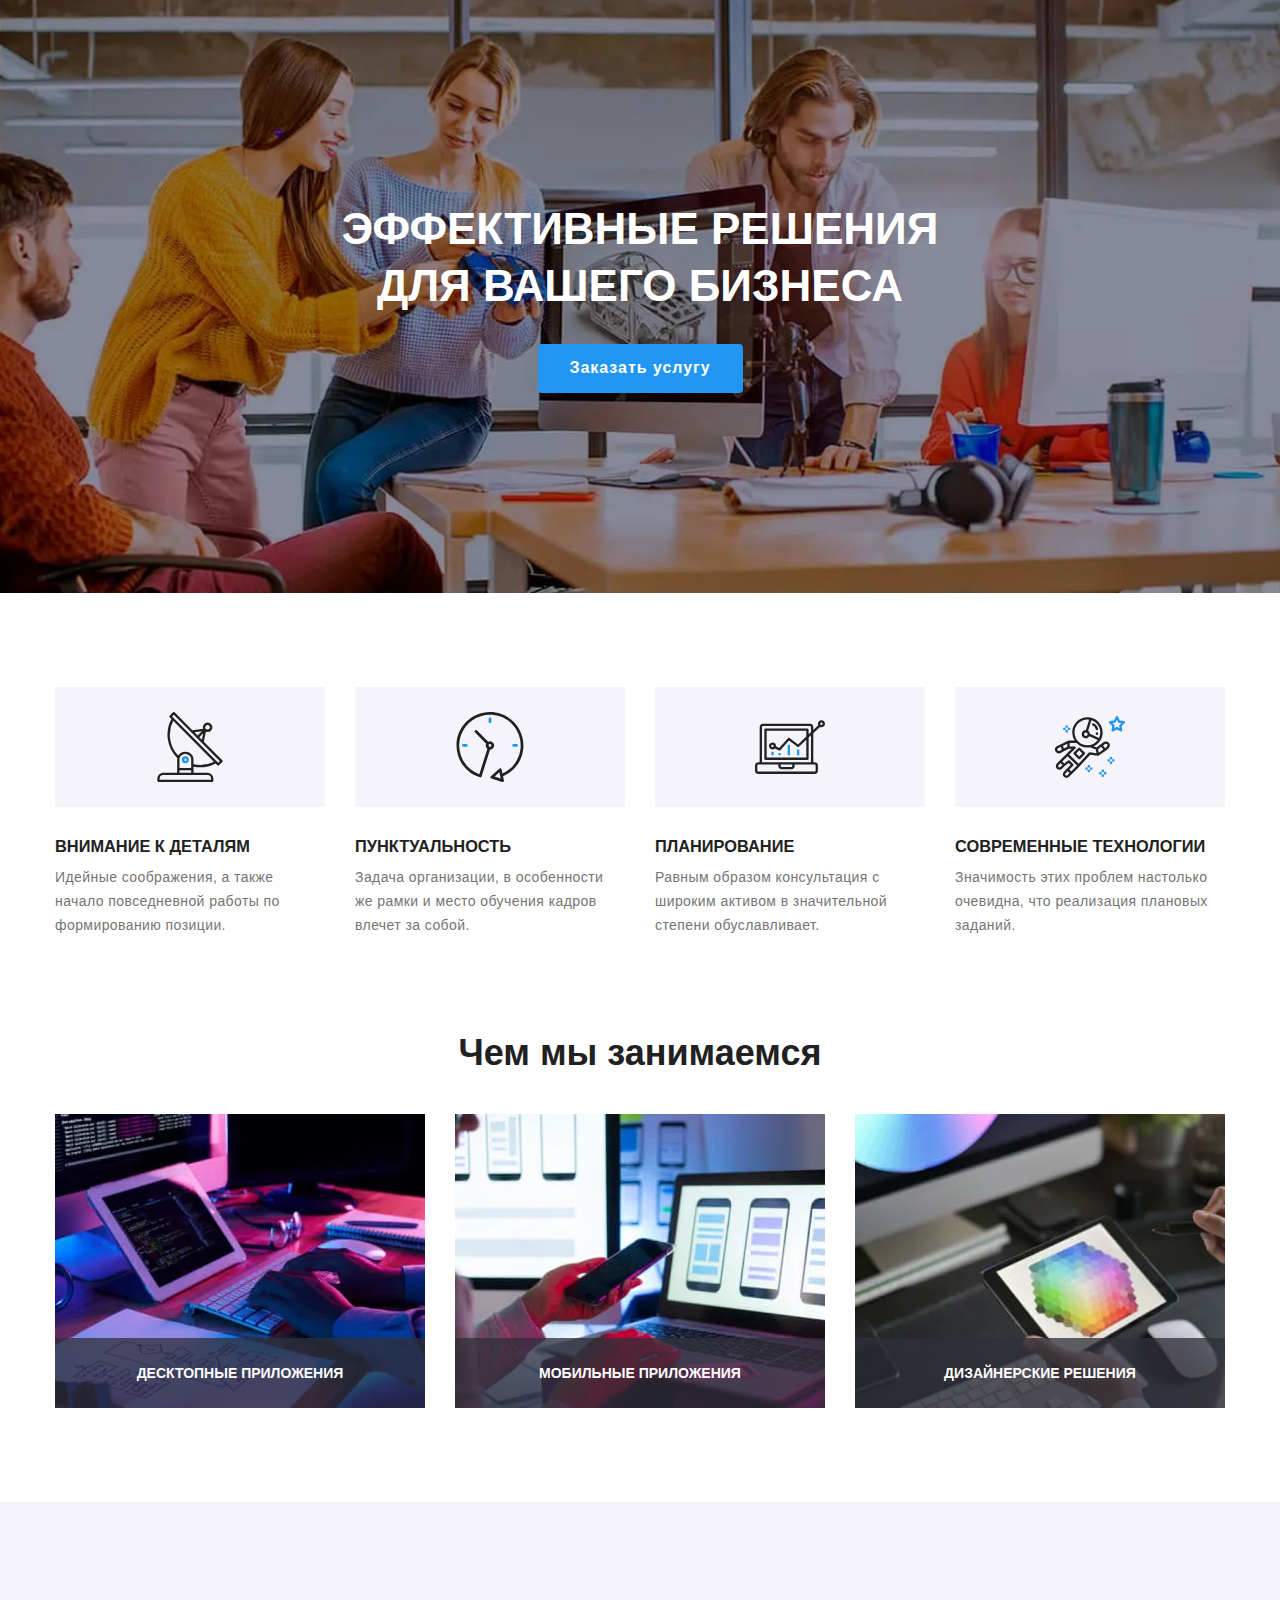
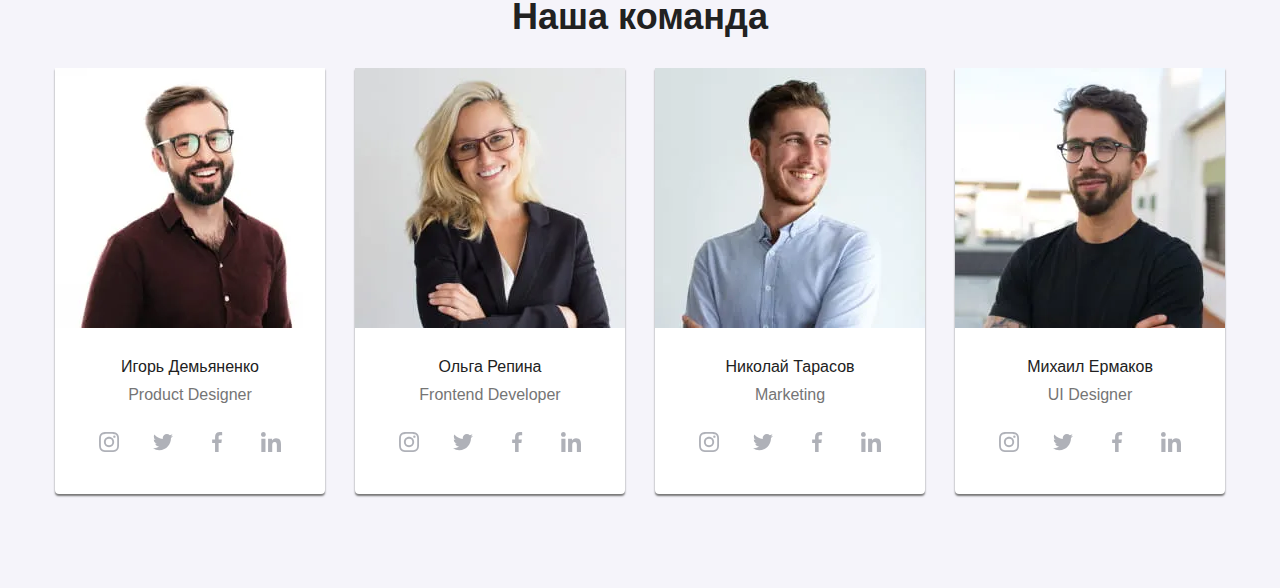
==== index.html @ 68bdafee "team-adaptive" ====
<!DOCTYPE html>
<html lang="ru">
<head>
    <meta charset="UTF-8">
    <meta http-equiv="X-UA-Compatible" content="IE=edge">
    <meta name="viewport" content="width=device-width, initial-scale=1.0">
    <title>WebStudio</title>
    <link rel="stylesheet" href="./css/main.min.css">
    <link rel="preconnect" href="https://fonts.googleapis.com"> 
    <link rel="preconnect" href="https://fonts.gstatic.com" crossorigin> 
    <link href="https://fonts.googleapis.com/css2?family=Raleway:wght@700&family=Roboto:wght@400;500;700;900&display=swap" rel="stylesheet">
</head>
<body data-body>
    <!-- Header -->
    <!-- <header class="header width-website">
        <div class="container">
            <div class="header__inner">
                <a class="logo" href="./index.html" lang="en"><span class="logo__part">Web</span>Studio</a>
                <nav class="nav">
                    <ul class="nav__list list">
                        <li class="nav__item">
                            <a class="nav__link link-style current-link" href="./index.html">Студия</a>
                        </li>
                        <li class="nav__item">
                            <a class="nav__link link-style" href="./pages/portfolio.html">Портфолио</a>
                        </li>
                        <li class="nav__item">
                            <a class="nav__link link-style" href="#">Контакты</a>
                        </li>
                    </ul>                                                          
                </nav>              
                <ul class="contacts header__address list">
                    <li class="contacts__item contacts__item--right">
                        <a class="contacts__link link-style contacts__link--header" href="mailto:info@devstudio.com">
                            <svg class="contacts__icone" width="16" height="12">
                                <use href="./images/icons.svg#icon-email"></use>
                            </svg>
                            info@devstudio.com
                        </a>
                    </li>
                    <li class="contacts__item">
                        <a class="contacts__link link-style contacts__link--header" href="tel:+380961111111">
                            <svg class="contacts__icone" width="10" height="16">
                                <use href="./images/icons.svg#icon-phone"></use>
                            </svg>
                            +38 096 111 11 11
                        </a>
                    </li>
                </ul>
            </div>
        </div>
    </header> -->

    <!-- Main -->
    <main class="main-contant">
        <!-- Intro -->
        <section class="intro width-website">
            <div class="container">
                <div class="intro__inner">
                    <div class="intro__title-box">
                        <h1 class="intro__title">
                            Эффективные решения для вашего бизнеса
                        </h1>
                    </div>
                    <button class="intro__btn btn" type="button" data-modal-open>
                        Заказать услугу
                    </button>
                </div>
            </div>
            
            <!-- Modal window -->
            <div class="backdrop is-hidden" data-modal>
                <div class="modal">
                    <button class="modal__btn-close" type="button" data-modal-close>
                        <svg class="modal__icon-close" width="18" height="18">
                            <use href="./images/icons.svg#icon-close-black"></use>
                        </svg>
                    </button>
                    <form class="feedback" name="form-contact-modal">
                        <strong class="feedback__title">Оставьте свои данные, мы вам перезвоним</strong>
                        <label class="feedback__group">
                            <span class="feedback__label">Имя</span>
                            <input class="feedback__field" type="text" name="name">
                            <svg class="feedback__icon-field" width="18" height="18">
                                <use href="./images/icons.svg#icon-person-modal"></use>
                            </svg>
                        </label>
                        <label class="feedback__group">
                            <span class="feedback__label">Телефон</span>
                            <input class="feedback__field" type="tel" name="number-phone">
                            <svg class="feedback__icon-field" width="18" height="18">
                                <use href="./images/icons.svg#icon-phone-modal"></use>
                            </svg>
                        </label>
                        <label class="feedback__group">
                            <span class="feedback__label">Почта</span>
                            <input class="feedback__field" type="email" name="email">
                            <svg class="feedback__icon-field" width="18" height="18">
                                <use href="./images/icons.svg#icon-email-modal"></use>
                            </svg>
                        </label>
                        <label class="feedback__group">
                            <span class="feedback__label">Комментарий</span>
                            <textarea class="feedback__textarea" name="user-message" placeholder="Введите текст"></textarea>
                        </label>
                        <label class="feedback__group">
                            <input class="feedback__checkbox visually-hidden" type="checkbox" name="agree">
                            <span class="feedback__checkbox-custom">
                                <svg class="feedback__checkbox-icon" width="16" height="15">
                                    <use href="./images/icons.svg#icon-v-modal"></use>
                                </svg>
                            </span>                              
                            <span class="feedback__label-checkbox">
                                Соглашаюсь с рассылкой и принимаю <a class="agree-link" href="#">Условия договора</a>
                            </span>
                        </label>
                        <button class="feedback__btn btn">Отправить</button>
                    </form>                 
                </div>
            </div>
        </section>

        <!-- Esplly -->
        <section class="esplly width-website">
            <div class="container">
                <h2 hidden>Особенности</h2>
                <div class="esplly__inner">
                    <ul class="esplly__list list">
                        <li class="esplly__item">
                            <div class="esplly__icon-box">
                                <svg class="esplly__icon" width="70" height="70">
                                    <use href="./images/icons.svg#icon-antenna"></use>
                                </svg>
                            </div>
                            <h3 class="esplly__title">
                                Внимание к деталям
                            </h3>
                            <p class="esplly__text">
                                Идейные соображения, а также начало повседневной работы по формированию позиции.
                            </p>
                        </li>
                        <li class="esplly__item">
                            <div class="esplly__icon-box">
                                <svg class="esplly__icon" width="70" height="70">
                                    <use href="./images/icons.svg#icon-clock"></use>
                                </svg>
                            </div>
                            <h3 class="esplly__title">
                                Пунктуальность
                            </h3>
                            <p class="esplly__text">
                                Задача организации, в особенности же рамки и место обучения кадров влечет за собой.
                            </p>
                        </li>
                        <li class="esplly__item">
                            <div class="esplly__icon-box">
                                <svg class="esplly__icon" width="70" height="70">
                                    <use href="./images/icons.svg#icon-diagram"></use>
                                </svg>
                            </div>
                            <h3 class="esplly__title">
                                Планирование
                            </h3>
                            <p class="esplly__text">
                                Равным образом консультация с широким активом в значительной степени обуславливает.
                            </p>
                        </li>
                        <li class="esplly__item">
                            <div class="esplly__icon-box">
                                <svg class="esplly__icon" width="70" height="70">
                                    <use href="./images/icons.svg#icon-astronaut"></use>
                                </svg>
                            </div>
                            <h3 class="esplly__title">
                                Современные технологии
                            </h3>
                            <p class="esplly__text">
                                Значимость этих проблем настолько очевидна, что реализация плановых заданий.
                            </p>
                        </li>
                    </ul>
                </div>
            </div>
        </section>

        <!-- About -->
        <section class="about width-website">
            <div class="container">
                <div class="about__inner">
                    <h2 class="about__title section-title">
                        Чем мы занимаемся
                    </h2>
                    <ul class="about__list list">
                        <li class="about__item">
                            <picture>
								
								<source
									srcset="./images/about/about-1_desk.webp 1x, ./images/about/about-1_desk@2x.webp 2x"
									type="image/webp"
								/>
								<source
									srcset="./images/about/about-1_desk.jpg 1x, ./images/about/about-1_desk@2x.jpg 2x"
									type="image/jpg"
								/>
								<img class="about__img" src="./images/about/about-1_desk.jpg" alt="Десктопные приложения" width="370" height="294"/>
							</picture>
                            <div class="about__text-box">
                                <p class="about__text">Десктопные приложения</p>
                            </div>
                        </li>
                        <li class="about__item">
                            <picture>
								
								<source
									srcset="./images/about/about-2_desk.webp 1x, ./images/about/about-2_desk@2x.webp 2x"
									type="image/webp"
								/>
								<source
									srcset="./images/about/about-2_desk.jpg 1x, ./images/about/about-2_desk@2x.jpg 2x"
									type="image/jpg"
								/>
								<img class="about__img" src="./images/about/about-2_desk.jpg" alt="Мобильные приложения" width="370" height="294"/>
							</picture>
                            <div class="about__text-box">
                                <p class="about__text">Мобильные приложения</p>
                            </div>
                        </li>
                        <li class="about__item">
                            <picture>
								
								<source
									srcset="./images/about/about-3_desk.webp 1x, ./images/about/about-3_desk@2x.webp 2x"
									type="image/webp"
								/>
								<source
									srcset="./images/about/about-3_desk.jpg 1x, ./images/about/about-3_desk@2x.jpg 2x"
									type="image/jpg"
								/>
								<img class="about__img" src="./images/about/about-3_desk.jpg" alt="Дизайнерские решения" width="370" height="294"/>
							</picture>
                            <div class="about__text-box">
                                <p class="about__text">Дизайнерские решения</p>
                            </div>
                        </li>
                    </ul>
                </div>
            </div>
        </section>

        <!-- Team -->
        <section class="team width-website">
            <div class="container">
                <div class="team__inner">
                    <h2 class="team__title section-title">
                        Наша команда 
                    </h2>
                    <ul class="team__list list">
                        <li class="team__item">                          
							<picture>
								
								<source
									media="(min-width: 1200px)"
									srcset="./images/team/team-1_desk.webp 1x, ./images/team/team-1_desk@2x.webp 2x"
									type="image/webp"
								/>
								<source
									media="(min-width: 1200px)"
									srcset="./images/team/team-1_desk.jpg 1x, ./images/team/team-1_desk@2x.jpg 2x"
									type="image/jpg"
								/>

								
								<source
									media="(min-width: 768px)"
									srcset="./images/team/team-1_tab.webp 1x, ./images/team/team-1_tab@2x.webp 2x"
									type="image/webp"
								/>
								<source
									media="(min-width: 768px)"
									srcset="./images/team/team-1_tab.jpg 1x, ./images/team/team-1_tab@2x.jpg 2x"
									type="image/jpg"
								/>

								
								<source
									media="(max-width: 767px)"
									srcset="./images/team/team-1_mob.webp 1x, ./images/team/team-1_mob@2x.webp 2x"
									type="image/webp"
								/>
								<source
									media="(max-width: 767px)"
									srcset="./images/team/team-1_mob.jpg 1x, ./images/team/team-1_mob@2x.jpg 2x"
									type="image/jpg"
								/>
								<img class="team__img" src="./images/team/team-1_mob.jpg" alt="Игорь Демьяненко" width="270" height="260"/>
							</picture>                           
                            <div class="team__info-box">
                                <h3 class="team__name">Игорь Демьяненко</h3>
                                <p class="team__profes" lang="en">Product Designer</p>
                                <ul class="social list">
                                    <li class="social__item">
                                        <a href="https://www.instagram.com" class="social__link" target="_blank">
                                            <svg class="social__icon social__icon--grey" width="20" height="20">
                                                <use href="./images/icons.svg#icon-instagram"></use>
                                            </svg>
                                        </a>
                                    </li>
                                    <li class="social__item">
                                        <a href="https://twitter.com/?lang=ru" class="social__link" target="_blank">
                                            <svg class="social__icon social__icon--grey" width="20" height="20">
                                                <use href="./images/icons.svg#icon-twitter"></use>
                                            </svg>
                                        </a>
                                    </li>
                                    <li class="social__item">
                                        <a href="https://www.facebook.com" class="social__link" target="_blank">
                                            <svg class="social__icon social__icon--grey" width="20" height="20">
                                                <use href="./images/icons.svg#icon-facebook"></use>
                                            </svg>
                                        </a>
                                    </li>
                                    <li class="social__item">
                                        <a href="https://ua.linkedin.com" class="social__link" target="_blank">
                                            <svg class="social__icon social__icon--grey" width="20" height="20">
                                                <use href="./images/icons.svg#icon-linkedin"></use>
                                            </svg>
                                        </a>
                                    </li>
                                </ul>
                            </div>
                        </li>
                        <li class="team__item">
                            <picture>
								
								<source
									media="(min-width: 1200px)"
									srcset="./images/team/team-2_desk.webp 1x, ./images/team/team-2_desk@2x.webp 2x"
									type="image/webp"
								/>
								<source
									media="(min-width: 1200px)"
									srcset="./images/team/team-2_desk.jpg 1x, ./images/team/team-2_desk@2x.jpg 2x"
									type="image/jpg"
								/>

								
								<source
									media="(min-width: 768px)"
									srcset="./images/team/team-2_tab.webp 1x, ./images/team/team-2_tab@2x.webp 2x"
									type="image/webp"
								/>
								<source
									media="(min-width: 768px)"
									srcset="./images/team/team-2_tab.jpg 1x, ./images/team/team-2_tab@2x.jpg 2x"
									type="image/jpg"
								/>
								
								<source
									media="(max-width: 767px)"
									srcset="./images/team/team-2_mob.webp 1x, ./images/team/team-2_mob@2x.webp 2x"
									type="image/webp"
								/>
								<source
									media="(max-width: 767px)"
									srcset="./images/team/team-2_mob.jpg 1x, ./images/team/team-2_mob@2x.jpg 2x"
									type="image/jpg"
								/>
								<img class="team__img" src="./images/team/team-2_mob.jpg" alt="Ольга Репина" width="270" height="260"/>
							</picture>
                            <div class="team__info-box">
                                <h3 class="team__name">Ольга Репина</h3>
                                <p class="team__profes" lang="en">Frontend Developer</p>
                                <ul class="social list">
                                    <li class="social__item">
                                        <a href="https://www.instagram.com" class="social__link" target="_blank">
                                            <svg class="social__icon social__icon--grey" width="20" height="20">
                                                <use href="./images/icons.svg#icon-instagram"></use>
                                            </svg>
                                        </a>
                                    </li>
                                    <li class="social__item">
                                        <a href="https://twitter.com/?lang=ru" class="social__link" target="_blank">
                                            <svg class="social__icon social__icon--grey" width="20" height="20">
                                                <use href="./images/icons.svg#icon-twitter"></use>
                                            </svg>
                                        </a>
                                    </li>
                                    <li class="social__item">
                                        <a href="https://www.facebook.com" class="social__link" target="_blank">
                                            <svg class="social__icon social__icon--grey" width="20" height="20">
                                                <use href="./images/icons.svg#icon-facebook"></use>
                                            </svg>
                                        </a>
                                    </li>
                                    <li class="social__item">
                                        <a href="https://ua.linkedin.com" class="social__link" target="_blank">
                                            <svg class="social__icon social__icon--grey" width="20" height="20">
                                                <use href="./images/icons.svg#icon-linkedin"></use>
                                            </svg>
                                        </a>
                                    </li>
                                </ul>
                            </div>
                        </li>
                        <li class="team__item">
                            <picture>
								
								<source
									media="(min-width: 1200px)"
									srcset="./images/team/team-3_desk.webp 1x, ./images/team/team-3_desk@2x.webp 2x"
									type="image/webp"
								/>
								<source
									media="(min-width: 1200px)"
									srcset="./images/team/team-3_desk.jpg 1x, ./images/team/team-3_desk@2x.jpg 2x"
									type="image/jpg"
								/>

								
								<source
									media="(min-width: 768px)"
									srcset="./images/team/team-3_tab.webp 1x, ./images/team/team-3_tab@2x.webp 2x"
									type="image/webp"
								/>
								<source
									media="(min-width: 768px)"
									srcset="./images/team/team-3_tab.jpg 1x, ./images/team/team-3_tab@2x.jpg 2x"
									type="image/jpg"
								/>
							
								<source
									media="(max-width: 767px)"
									srcset="./images/team/team-3_mob.webp 1x, ./images/team/team-3_mob@2x.webp 2x"
									type="image/webp"
								/>
								<source
									media="(max-width: 767px)"
									srcset="./images/team/team-3_mob.jpg 1x, ./images/team/team-3_mob@2x.jpg 2x"
									type="image/jpg"
								/>
								<img class="team__img" src="./images/team/team-3_mob.jpg" alt="Николай Тарасов" width="270" height="260"/>
							</picture>                           
                            <div class="team__info-box">
                                <h3 class="team__name">Николай Тарасов</h3>
                                <p class="team__profes" lang="en">Marketing</p>
                                <ul class="social list">
                                    <li class="social__item">
                                        <a href="https://www.instagram.com" class="social__link" target="_blank">
                                            <svg class="social__icon social__icon--grey" width="20" height="20">
                                                <use href="./images/icons.svg#icon-instagram"></use>
                                            </svg>
                                        </a>
                                    </li>
                                    <li class="social__item">
                                        <a href="https://twitter.com/?lang=ru" class="social__link" target="_blank">
                                            <svg class="social__icon social__icon--grey" width="20" height="20">
                                                <use href="./images/icons.svg#icon-twitter"></use>
                                            </svg>
                                        </a>
                                    </li>
                                    <li class="social__item">
                                        <a href="https://www.facebook.com" class="social__link" target="_blank">
                                            <svg class="social__icon social__icon--grey" width="20" height="20">
                                                <use href="./images/icons.svg#icon-facebook"></use>
                                            </svg>
                                        </a>
                                    </li>
                                    <li class="social__item">
                                        <a href="https://ua.linkedin.com" class="social__link" target="_blank">
                                            <svg class="social__icon social__icon--grey" width="20" height="20">
                                                <use href="./images/icons.svg#icon-linkedin"></use>
                                            </svg>
                                        </a>
                                    </li>
                                </ul>
                            </div>
                        </li>
                        <li class="team__item">
                            <picture>
								
								<source
									media="(min-width: 1200px)"
									srcset="./images/team/team-4_desk.webp 1x, ./images/team/team-4_desk@2x.webp 2x"
									type="image/webp"
								/>
								<source
									media="(min-width: 1200px)"
									srcset="./images/team/team-4_desk.jpg 1x, ./images/team/team-4_desk@2x.jpg 2x"
									type="image/jpg"
								/>

								
								<source
									media="(min-width: 768px)"
									srcset="./images/team/team-4_tab.webp 1x, ./images/team/team-4_tab@2x.webp 2x"
									type="image/webp"
								/>
								<source
									media="(min-width: 768px)"
									srcset="./images/team/team-4_tab.jpg 1x, ./images/team/team-4_tab@2x.jpg 2x"
									type="image/jpg"
								/>

								
								<source
									media="(max-width: 767px)"
									srcset="./images/team/team-4_mob.webp 1x, ./images/team/team-4_mob@2x.webp 2x"
									type="image/webp"
								/>
								<source
									media="(max-width: 767px)"
									srcset="./images/team/team-4_mob.jpg 1x, ./images/team/team-4_mob@2x.jpg 2x"
									type="image/jpg"
								/>
								<img class="team__img" src="./images/team/team-4_mob.jpg" alt="Михаил Ермаков" width="270" height="260"/>
							</picture>                          
                            <div class="team__info-box">
                                <h3 class="team__name">Михаил Ермаков</h3>
                                <p class="team__profes" lang="en">UI Designer</p>
                                <ul class="social list">
                                    <li class="social__item">
                                        <a href="https://www.instagram.com" class="social__link" target="_blank">
                                            <svg class="social__icon social__icon--grey" width="20" height="20">
                                                <use href="./images/icons.svg#icon-instagram"></use>
                                            </svg>
                                        </a>
                                    </li>
                                    <li class="social__item">
                                        <a href="https://twitter.com/?lang=ru" class="social__link" target="_blank">
                                            <svg class="social__icon social__icon--grey" width="20" height="20">
                                                <use href="./images/icons.svg#icon-twitter"></use>
                                            </svg>
                                        </a>
                                    </li>
                                    <li class="social__item">
                                        <a href="https://www.facebook.com" class="social__link" target="_blank">
                                            <svg class="social__icon social__icon--grey" width="20" height="20">
                                                <use href="./images/icons.svg#icon-facebook"></use>
                                            </svg>
                                        </a>
                                    </li>
                                    <li class="social__item">
                                        <a href="https://ua.linkedin.com" class="social__link" target="_blank">
                                            <svg class="social__icon social__icon--grey" width="20" height="20">
                                                <use href="./images/icons.svg#icon-linkedin"></use>
                                            </svg>
                                        </a>
                                    </li>
                                </ul>
                            </div>
                        </li>
                    </ul>
                </div>
            </div>
        </section>

        <!-- Clients -->

        <!-- <section class="clients width-website">
            <div class="container">
                <div class="clients__inner">
                    <h2 class="clients__title section-title">
                        Постоянные клиенты
                    </h2>
                    <ul class="clients__list list">
                        <li class="clients__item">
                            <a href="#" class="clients__link" target="_blank">
                                <svg class="clients__icon" width="106" height="60">
                                    <use href="./images/icons.svg#icon-ya-co"></use>
                                </svg>
                            </a>
                        </li>
                        <li class="clients__item">
                            <a href="#" class="clients__link" target="_blank">
                                <svg class="clients__icon" width="106" height="60">
                                    <use href="./images/icons.svg#icon-tagline"></use>
                                </svg>
                            </a>
                        </li>
                        <li class="clients__item">
                            <a href="#" class="clients__link" target="_blank">
                                <svg class="clients__icon" width="106" height="60">
                                    <use href="./images/icons.svg#icon-company"></use>
                                </svg>
                            </a>
                        </li>
                        <li class="clients__item">
                            <a href="#" class="clients__link" target="_blank">
                                <svg class="clients__icon" width="106" height="60">
                                    <use href="./images/icons.svg#icon-foster"></use>
                                </svg>
                            </a>
                        </li>
                        <li class="clients__item">
                            <a href="#" class="clients__link" target="_blank">
                                <svg class="clients__icon" width="106" height="60">
                                    <use href="./images/icons.svg#icon-brand"></use>
                                </svg>
                            </a>
                        </li>
                        <li class="clients__item">
                            <a href="#" class="clients__link" target="_blank">
                                <svg class="clients__icon" width="106" height="60">
                                    <use href="./images/icons.svg#icon-comp-box"></use>
                                </svg>
                            </a>
                        </li>
                    </ul>
                </div>
            </div>
        </section>
    </main> -->

    <!-- Footer -->
    <!-- <footer class="footer width-website">
        <div class="container">
            <div class="footer__inner">
                <ul class="footer__list list">
                    <li class="footer__item">                  
                        <a class="logo logo--white" href="#" lang="en"><span class="logo__part">Web</span>Studio</a>                      
                        <address class="contacts contacts--top">
                            <ul class="footer__address list">
                                <li class="contacts__item contacts__item--bottom">
                                    <p class="contacts__address">
                                        г. Киев, пр-т Леси Украинки, 26
                                    </p>
                                </li>
                                <li class="contacts__item contacts__item--bottom">
                                    <a class="contacts__link link-style contacts__link--footer" href="mailto:info@devstudio.com">info@devstudio.com</a>
                                </li>
                                <li class="contacts__item">
                                    <a class="contacts__link link-style contacts__link--footer" href="tel:+380961111111">+38 096 111 11 11</a>
                                </li>
                            </ul>
                        </address>
                    </li>
                    <li class="footer__item">
                        <h3 class="footer__title-social">присоединяйтесь</h3>
                        <ul class="social list">
                            <li class="social__item">
                                <a href="https://www.instagram.com" class="social__link social__link--grey" target="_blank">
                                    <svg class="social__icon social__icon--white" width="20" height="20">
                                        <use href="./images/icons.svg#icon-instagram"></use>
                                    </svg>
                                </a>
                            </li>
                            <li class="social__item">
                                <a href="https://twitter.com/?lang=ru" class="social__link social__link--grey" target="_blank">
                                    <svg class="social__icon social__icon--white" width="20" height="20">
                                        <use href="./images/icons.svg#icon-twitter"></use>
                                    </svg>
                                </a>
                            </li>
                            <li class="social__item">
                                <a href="https://www.facebook.com" class="social__link social__link--grey" target="_blank">
                                    <svg class="social__icon social__icon--white" width="20" height="20">
                                        <use href="./images/icons.svg#icon-facebook"></use>
                                    </svg>
                                </a>
                            </li>
                            <li class="social__item">
                                <a href="https://ua.linkedin.com" class="social__link social__link--grey" target="_blank">
                                    <svg class="social__icon social__icon--white" width="20" height="20">
                                        <use href="./images/icons.svg#icon-linkedin"></use>
                                    </svg>
                                </a>
                            </li>
                        </ul>
                    </li>
                    <li class="footer__item">
                        <form class="subscribe" name="subscribe-form">
                            <label class="subscribe__group">
                                <span class="subscribe__label">Подпишитесь на рассылку</span>
                                <input class="subscribe__field" type="email" name="email" placeholder="E-mail">
                            </label>
                            <button class="subscribe__btn btn" type="submit">
                                <span class="subscribe__btn-text">Подписаться</span>
                                <svg class="subscribe__btn-icon" width="24" height="24">
                                    <use href="./images/icons.svg#icon-send-footer"></use>
                                </svg>
                            </button>
                        </form>
                    </li>
                </ul>                      
            </div>
        </div>
    </footer> -->
    <script src="./js/modal.js"></script>
</body>
</html>
---- css/main.min.css ----
@font-face{font-family:"Roboto";font-style:normal;font-weight:400;src:url("../fonts/roboto-v30-latin-regular.eot");src:local(""),url("../fonts/roboto-v30-latin-regular.eot?#iefix") format("embedded-opentype"),url("../fonts/roboto-v30-latin-regular.woff2") format("woff2"),url("../fonts/roboto-v30-latin-regular.woff") format("woff"),url("../fonts/roboto-v30-latin-regular.ttf") format("truetype"),url("../fonts/roboto-v30-latin-regular.svg#Roboto") format("svg")}@font-face{font-family:"Roboto";font-style:normal;font-weight:500;src:url("../fonts/roboto-v30-latin-500.eot");src:local(""),url("../fonts/roboto-v30-latin-500.eot?#iefix") format("embedded-opentype"),url("../fonts/roboto-v30-latin-500.woff2") format("woff2"),url("../fonts/roboto-v30-latin-500.woff") format("woff"),url("../fonts/roboto-v30-latin-500.ttf") format("truetype"),url("../fonts/roboto-v30-latin-500.svg#Roboto") format("svg")}@font-face{font-family:"Roboto";font-style:normal;font-weight:700;src:url("../fonts/roboto-v30-latin-700.eot");src:local(""),url("../fonts/roboto-v30-latin-700.eot?#iefix") format("embedded-opentype"),url("../fonts/roboto-v30-latin-700.woff2") format("woff2"),url("../fonts/roboto-v30-latin-700.woff") format("woff"),url("../fonts/roboto-v30-latin-700.ttf") format("truetype"),url("../fonts/roboto-v30-latin-700.svg#Roboto") format("svg")}@font-face{font-family:"Roboto";font-style:normal;font-weight:900;src:url("../fonts/roboto-v30-latin-900.eot");src:local(""),url("../fonts/roboto-v30-latin-900.eot?#iefix") format("embedded-opentype"),url("../fonts/roboto-v30-latin-900.woff2") format("woff2"),url("../fonts/roboto-v30-latin-900.woff") format("woff"),url("../fonts/roboto-v30-latin-900.ttf") format("truetype"),url("../fonts/roboto-v30-latin-900.svg#Roboto") format("svg")}@font-face{font-family:"Raleway";font-style:normal;font-weight:400;src:url("../fonts/raleway-v28-latin-regular.eot");src:local(""),url("../fonts/raleway-v28-latin-regular.eot?#iefix") format("embedded-opentype"),url("../fonts/raleway-v28-latin-regular.woff2") format("woff2"),url("../fonts/raleway-v28-latin-regular.woff") format("woff"),url("../fonts/raleway-v28-latin-regular.ttf") format("truetype"),url("../fonts/raleway-v28-latin-regular.svg#Raleway") format("svg")}@font-face{font-family:"Raleway";font-style:normal;font-weight:700;src:url("../fonts/raleway-v28-latin-700.eot");src:local(""),url("../fonts/raleway-v28-latin-700.eot?#iefix") format("embedded-opentype"),url("../fonts/raleway-v28-latin-700.woff2") format("woff2"),url("../fonts/raleway-v28-latin-700.woff") format("woff"),url("../fonts/raleway-v28-latin-700.ttf") format("truetype"),url("../fonts/raleway-v28-latin-700.svg#Raleway") format("svg")}:root{--color-main-text: #212121;--color-secondary-text: #757575;--color-theme: #2196F3;--color-btn-hover: #188CE8;--anim-link: 250ms cubic-bezier(0.4, 0, 0.2, 1);--font-general: "Roboto", sans-serif;--font-add: "Raleway", sans-serif}.visually-hidden{position:absolute;white-space:nowrap;width:1px;height:1px;overflow:hidden;border:0;padding:0;clip:rect(0 0 0 0);-webkit-clip-path:inset(50%);clip-path:inset(50%);margin:-1px}*,*:before,*:after{-webkit-box-sizing:border-box;box-sizing:border-box}h1,h2,h3,h4,h5,h6{margin:0;padding:0}p,li,ul,ol{margin:0;padding:0}input{border:none}img{display:block;width:100%;height:auto}body{font-family:"Roboto",sans-serif;font-size:14px;color:var(--color-main-text);margin:0}body.no-scroll{overflow:hidden}.list{list-style:none}.link-style{line-height:1.7;text-decoration:none;-webkit-transition:color var(--anim-link);transition:color var(--anim-link)}.link-style:hover{color:var(--color-theme)}.logo{font-size:26px;font-weight:bold;color:#000;text-decoration:none;font-family:"Raleway",sans-serif}.logo__part{color:var(--color-theme)}.btn{font-size:16px;border:none;border-radius:4px;line-height:1.8;letter-spacing:.06em;cursor:pointer;font-family:inherit}.container{margin:0 auto;padding:0 15px;max-width:480px}@media screen and (min-width: 768px){.container{max-width:768px}}@media screen and (min-width: 1200px){.container{max-width:1200px}}.width-website{max-width:1600px;margin:0 auto}.backdrop{visibility:visible;pointer-events:initial;opacity:1;z-index:1000;position:fixed;width:100%;height:100%;top:0;left:0;background-color:rgba(0,0,0,.25)}.backdrop.is-hidden{visibility:hidden;pointer-events:none;opacity:0}.modal{position:absolute;left:50%;top:50%;-webkit-transform:translate(-50%, -50%);transform:translate(-50%, -50%);height:auto;width:528px;background-color:#fff;border-radius:4px;-webkit-box-shadow:0 3px 3px rgba(117,117,117,.5450980392);box-shadow:0 3px 3px rgba(117,117,117,.5450980392)}.modal__btn-close{position:absolute;top:8px;right:8px;background:none;border:1px solid rgba(0,0,0,.1);border-radius:50%;width:30px;height:30px;cursor:pointer;display:-webkit-box;display:-ms-flexbox;display:flex;-webkit-box-pack:center;-ms-flex-pack:center;justify-content:center;-webkit-box-align:center;-ms-flex-align:center;align-items:center;-webkit-transition:fill var(--anim-link);transition:fill var(--anim-link)}.modal__btn-close:hover .modal__icon-close{fill:var(--color-theme)}.overlay{position:absolute;left:0;top:0;height:100%;width:100%;display:-webkit-box;display:-ms-flexbox;display:flex;-webkit-box-align:center;-ms-flex-align:center;align-items:center;-webkit-box-pack:center;-ms-flex-pack:center;justify-content:center;padding:24px;background-color:rgba(33,149,243,.9098039216);-webkit-transform:translateY(100%);transform:translateY(100%);-webkit-transition:-webkit-transform var(--anim-link);transition:-webkit-transform var(--anim-link);transition:transform var(--anim-link);transition:transform var(--anim-link), -webkit-transform var(--anim-link)}.overlay__text{font-size:18px;line-height:1.5;color:#fff}.section-title{font-size:36px;font-weight:bold;text-align:center}.social{display:-webkit-box;display:-ms-flexbox;display:flex;-ms-flex-wrap:wrap;flex-wrap:wrap;gap:10px;width:206px}.social__item{width:44px}.social__link{display:-webkit-box;display:-ms-flexbox;display:flex;-webkit-box-align:center;-ms-flex-align:center;align-items:center;-webkit-box-pack:center;-ms-flex-pack:center;justify-content:center;width:44px;height:44px;border-radius:50%;-webkit-transition:background-color var(--anim-link);transition:background-color var(--anim-link)}.social__link:hover{background-color:var(--color-theme)}.contacts__icone{fill:currentColor;margin-right:10px}.contacts__item:last-child{margin:0}.contacts__address{line-height:1.7;font-style:normal;color:#fff}.feedback{padding:40px;display:-webkit-box;display:-ms-flexbox;display:flex;-webkit-box-orient:vertical;-webkit-box-direction:normal;-ms-flex-direction:column;flex-direction:column;-webkit-box-align:center;-ms-flex-align:center;align-items:center}.feedback__title{font-weight:700;font-size:20px;line-height:23px;text-align:center;letter-spacing:.03em;color:#212121;width:100%}.feedback__group{display:-webkit-inline-box;display:-ms-inline-flexbox;display:inline-flex;-webkit-box-orient:vertical;-webkit-box-direction:normal;-ms-flex-direction:column;flex-direction:column;width:100%;margin-bottom:10px;margin-top:18px;position:relative}.feedback__group:first-of-type{margin-top:30px}.feedback__group:last-of-type{margin-bottom:30px;margin-top:0}.feedback__label{font-weight:400;font-size:12px;line-height:14px;letter-spacing:.01em;color:var(--color-secondary-text);margin-bottom:4px;position:absolute;top:-18px;left:0}.feedback__field{height:40px;padding-left:40px;padding-right:12px;border:1px solid rgba(0,0,0,.2);border-radius:4px;outline:rgba(0,0,0,0);-webkit-transition:border-color var(--anim-link);transition:border-color var(--anim-link)}.feedback__field:focus{border-color:var(--color-theme)}.feedback__field:focus+.feedback__icon-field{fill:var(--color-theme)}.feedback__icon-field{fill:var(--color-main-text);position:absolute;top:50%;left:12px;-webkit-transform:translateY(-50%);transform:translateY(-50%);-webkit-transition:fill var(--anim-link);transition:fill var(--anim-link)}.feedback__textarea{height:120px;width:100%;border:1px solid rgba(0,0,0,.2);border-radius:4px;resize:none;padding:12px 16px;outline:rgba(0,0,0,0);-webkit-transition:border-color var(--anim-link);transition:border-color var(--anim-link)}.feedback__textarea:focus{border-color:var(--color-theme)}.feedback__textarea::-webkit-input-placeholder{font-family:"Roboto",sans-serif;font-size:14px;color:rgba(117,117,117,.5019607843)}.feedback__textarea::-moz-placeholder{font-family:"Roboto",sans-serif;font-size:14px;color:rgba(117,117,117,.5019607843)}.feedback__textarea:-ms-input-placeholder{font-family:"Roboto",sans-serif;font-size:14px;color:rgba(117,117,117,.5019607843)}.feedback__textarea::-ms-input-placeholder{font-family:"Roboto",sans-serif;font-size:14px;color:rgba(117,117,117,.5019607843)}.feedback__textarea::placeholder{font-family:"Roboto",sans-serif;font-size:14px;color:rgba(117,117,117,.5019607843)}.feedback__checkbox-custom{display:-webkit-inline-box;display:-ms-inline-flexbox;display:inline-flex;-webkit-box-pack:center;-ms-flex-pack:center;justify-content:center;-webkit-box-align:center;-ms-flex-align:center;align-items:center;width:16px;height:15px;outline:2px solid var(--color-main-text);outline-offset:-2px;border-radius:3px;position:absolute;top:50%;-webkit-transform:translateY(-50%);transform:translateY(-50%);left:15px;cursor:pointer}.feedback__checkbox-icon{fill:#fff}.feedback__checkbox:focus+.feedback__checkbox-custom{outline-color:var(--color-theme)}.feedback__checkbox:checked+.feedback__checkbox-custom{background-color:var(--color-theme);outline-color:var(--color-theme)}.feedback__label-checkbox{padding-left:23px;text-align:center;font-weight:400;line-height:24px;letter-spacing:.03em;color:var(--color-secondary-text);cursor:pointer}.feedback__btn{width:200px;height:50px;display:-webkit-inline-box;display:-ms-inline-flexbox;display:inline-flex;-webkit-box-pack:center;-ms-flex-pack:center;justify-content:center;-webkit-box-align:center;-ms-flex-align:center;align-items:center;background-color:var(--color-theme);color:#fff;font-weight:700}.agree-link{color:var(--color-theme);-webkit-transition:color var(--anim-link);transition:color var(--anim-link)}.agree-link:hover{color:var(--color-btn-hover)}.header{border-bottom:1px solid #ececec}.header__inner{display:-webkit-box;display:-ms-flexbox;display:flex;-webkit-box-align:center;-ms-flex-align:center;align-items:center}.nav{margin-left:93px}.nav__list{display:-webkit-box;display:-ms-flexbox;display:flex;-ms-flex-wrap:wrap;flex-wrap:wrap}.nav__item{margin-right:50px}.nav__item:last-child{margin:0}.nav__link{color:var(--color-main-text);padding:33px 0;position:relative}.nav__link.current-link{color:var(--color-theme)}.nav__link.current-link::after{content:"";position:absolute;bottom:-5px;left:0;width:100%;height:4px;border-radius:2px;background-color:var(--color-theme)}.header__address{margin-left:auto;display:-webkit-box;display:-ms-flexbox;display:flex;-webkit-box-align:center;-ms-flex-align:center;align-items:center}.contacts__item--right{margin-right:50px}.contacts__link--header{color:var(--color-secondary-text);padding:32px 0;display:-webkit-box;display:-ms-flexbox;display:flex;-webkit-box-align:center;-ms-flex-align:center;align-items:center;font-weight:500}.intro{background-color:#2f303a;padding:118px 0;background-repeat:no-repeat;background-position:center;background-size:cover;background-image:url(../images/intro/intro_mob.jpg)}@media(min-device-pixel-ratio: 2),(-webkit-min-device-pixel-ratio: 2),(min-resolution: 192dpi),(min-resolution: 2dppx){.intro{background-image:url(../images/intro/intro_mob@2x.jpg)}}@media screen and (min-width: 768px){.intro{background-image:url(../images/intro/intro_tab.jpg)}}@media screen and (min-width: 768px)and (min-device-pixel-ratio: 2),screen and (min-width: 768px)and (-webkit-min-device-pixel-ratio: 2),screen and (min-width: 768px)and (min-resolution: 192dpi),screen and (min-width: 768px)and (min-resolution: 2dppx){.intro{background-image:url(../images/intro/intro_tab@2x.jpg)}}@media screen and (min-width: 1200px){.intro{background-image:url(../images/intro/intro_desk.jpg);padding:200px 0}}@media screen and (min-width: 1200px)and (min-device-pixel-ratio: 2),screen and (min-width: 1200px)and (-webkit-min-device-pixel-ratio: 2),screen and (min-width: 1200px)and (min-resolution: 192dpi),screen and (min-width: 1200px)and (min-resolution: 2dppx){.intro{background-image:url(../images/intro/intro_desk@2x.jpg)}}.intro__inner{text-align:center}.intro__title-box{width:100%;display:-webkit-box;display:-ms-flexbox;display:flex;-webkit-box-pack:center;-ms-flex-pack:center;justify-content:center;margin-bottom:30px}.intro__title{font-size:26px;line-height:1.3;font-weight:700;text-transform:uppercase;width:650px;text-align:center;color:#fff}@media screen and (min-width: 768px){.intro__title{font-size:28px}}@media screen and (min-width: 1200px){.intro__title{font-size:44px}}.intro__btn{color:#fff;font-weight:bold;background-color:var(--color-theme);padding:10px 32px;-webkit-transition:background-color var(--anim-link);transition:background-color var(--anim-link)}.intro__btn:hover{background-color:var(--color-btn-hover)}.esplly{padding:60px 0}@media screen and (min-width: 1200px){.esplly{padding:94px 0}}@media screen and (min-width: 768px){.esplly__list{display:-webkit-box;display:-ms-flexbox;display:flex;-ms-flex-wrap:wrap;flex-wrap:wrap;margin:-15px}}@media screen and (min-width: 768px){.esplly__item{width:calc((100% - 60px)/2);margin:15px}}@media screen and (min-width: 1200px){.esplly__item{width:calc((100% - 120px)/4)}}@media screen and (max-width: 767px){.esplly__item:not(:last-child){margin-bottom:30px}}.esplly__icon-box{width:100%;height:120px;background-color:#f5f4fa;text-align:center;margin-bottom:30px;display:-webkit-box;display:-ms-flexbox;display:flex;-webkit-box-pack:center;-ms-flex-pack:center;justify-content:center;-webkit-box-align:center;-ms-flex-align:center;align-items:center}.esplly__title{font-weight:bold;text-transform:uppercase;margin-bottom:10px}@media screen and (max-width: 767px){.esplly__title{text-align:center}}.esplly__text{line-height:1.7;letter-spacing:.03em;color:var(--color-secondary-text)}.about{padding-bottom:94px}@media screen and (max-width: 1199px){.about{display:none}}.about__list{display:-webkit-box;display:-ms-flexbox;display:flex;-ms-flex-wrap:wrap;flex-wrap:wrap}.about__item{width:calc((100% - 60px)/3);margin-right:30px;position:relative}.about__item:nth-child(3n){margin-right:0}.about__title{margin-bottom:40px}.about__img{display:block}.about__text-box{position:absolute;bottom:0;left:0;width:100%;height:70px;background-color:rgba(47,48,58,.7568627451);display:-webkit-box;display:-ms-flexbox;display:flex;-webkit-box-pack:center;-ms-flex-pack:center;justify-content:center;-webkit-box-align:center;-ms-flex-align:center;align-items:center}.about__text{font-weight:bold;text-transform:uppercase;color:#fff}.team{background-color:#f5f4fa;padding:60px 0}@media screen and (min-width: 1200px){.team{padding:94px 0}}.team__title{margin-bottom:30px;font-size:28px}@media screen and (min-width: 1200px){.team__title{font-size:36px}}.team__list{margin:0 auto}@media screen and (min-width: 768px){.team__list{display:-webkit-box;display:-ms-flexbox;display:flex;-ms-flex-wrap:wrap;flex-wrap:wrap;margin:-15px}}.team__item{background-color:#fff;text-align:center;border-radius:0 0 4px 4px;-webkit-box-shadow:0 2px 2px #757575;box-shadow:0 2px 2px #757575;margin-bottom:10px}@media screen and (min-width: 768px){.team__item{width:calc((100% - 60px)/2);margin:15px}}@media screen and (min-width: 1200px){.team__item{width:calc((100% - 120px)/4);margin:15px}}@media screen and (max-width: 767px){.team__item:not(:last-child){margin-bottom:30px}}.team__info-box{padding:30px;display:-webkit-box;display:-ms-flexbox;display:flex;-ms-flex-wrap:wrap;flex-wrap:wrap;-webkit-box-pack:center;-ms-flex-pack:center;justify-content:center}.team__name{font-size:16px;font-weight:500;color:var(--color-main-text);margin-bottom:10px;width:100%}.team__profes{font-size:16px;color:var(--color-secondary-text);margin-bottom:16px;width:100%}.social__icon--grey{fill:#afb1b8;-webkit-transition:fill var(--anim-link);transition:fill var(--anim-link)}.social__link:hover .social__icon--grey{fill:#fff}.clients{padding:94px 0}.clients__title{margin-bottom:50px}.clients__list{display:-webkit-box;display:-ms-flexbox;display:flex;-ms-flex-wrap:wrap;flex-wrap:wrap}.clients__item{margin-right:30px;width:calc((100% - 150px)/6)}.clients__item:nth-child(6n){margin-right:0}.clients__link{display:-webkit-box;display:-ms-flexbox;display:flex;-webkit-box-pack:center;-ms-flex-pack:center;justify-content:center;-webkit-box-align:center;-ms-flex-align:center;align-items:center;width:170px;height:92px;border:1px solid #afb1b8;border-radius:4px;-webkit-transition:border-color var(--anim-link);transition:border-color var(--anim-link)}.clients__icon{fill:#afb1b8;-webkit-transition:fill var(--anim-link);transition:fill var(--anim-link)}.clients__link:hover{border-color:var(--color-theme)}.clients__link:hover .clients__icon{fill:var(--color-theme)}.portfolio{padding:94px 0 64px 0}.portfolio__btn-list{display:-webkit-box;display:-ms-flexbox;display:flex;-webkit-box-pack:center;-ms-flex-pack:center;justify-content:center}.portfolio__btn-item{margin:0 4px}.portfolio__item{margin-bottom:34px}.portfolio__btn{line-height:1.6;color:var(--color-main-text);background-color:#f5f4fa;padding:6px 22px;cursor:pointer;font-family:inherit;font-weight:500;-webkit-transition-property:background-color,color,-webkit-box-shadow;transition-property:background-color,color,-webkit-box-shadow;transition-property:background-color,color,box-shadow;transition-property:background-color,color,box-shadow,-webkit-box-shadow;-webkit-transition-duration:250ms;transition-duration:250ms;-webkit-transition-timing-function:var(--anim-link);transition-timing-function:var(--anim-link)}.portfolio__btn:hover{background-color:var(--color-theme);color:#fff;-webkit-box-shadow:0 3px 3px rgba(117,117,117,.5450980392);box-shadow:0 3px 3px rgba(117,117,117,.5450980392)}.portfolio__btn.current-btn{background-color:var(--color-theme);color:#fff;-webkit-box-shadow:0 3px 3px rgba(117,117,117,.5450980392);box-shadow:0 3px 3px rgba(117,117,117,.5450980392)}.portfolio__card-list{display:-webkit-box;display:-ms-flexbox;display:flex;-ms-flex-wrap:wrap;flex-wrap:wrap}.portfolio__card-item{width:calc((100% - 60px)/3);margin-right:30px;margin-bottom:30px;-webkit-transition:-webkit-box-shadow var(--anim-link);transition:-webkit-box-shadow var(--anim-link);transition:box-shadow var(--anim-link);transition:box-shadow var(--anim-link), -webkit-box-shadow var(--anim-link)}.portfolio__card-item:nth-child(3n){margin-right:0}.portfolio__card-item:hover{-webkit-box-shadow:1px 2px 4px 1px #afb1b8;box-shadow:1px 2px 4px 1px #afb1b8;cursor:pointer}.portfolio__img-box{width:100%;position:relative;overflow:hidden}.portfolio__img{width:100%;height:auto;display:block}.portfolio__card-item:hover .overlay{-webkit-transform:translateY(0);transform:translateY(0)}.portfolio__contant{border-bottom:1px solid #eee;border-left:1px solid #eee;border-right:1px solid #eee;padding:20px 24px}.portfolio__titel{font-size:18px;line-height:2;font-weight:bold;margin-bottom:4px}.portfolio__text{font-size:16px;line-height:1.8;color:var(--color-secondary-text)}.footer{background-color:#2f303a;padding:60px 0}.footer__list{display:-webkit-box;display:-ms-flexbox;display:flex;-ms-flex-wrap:wrap;flex-wrap:wrap}.footer__item:first-child{width:231px;margin-right:70px}.footer__item:nth-child(2){width:207px}.footer__item:nth-child(3){width:570px;margin-left:auto}.logo--white{color:#fff;padding:0}.contacts--top{margin-top:20px}.contacts__item--bottom{margin-bottom:9px}.contacts__link--footer{font-style:normal;color:rgba(255,255,255,.6)}.footer__title-social{text-transform:uppercase;color:#fff;font-weight:bold;margin-bottom:20px}.social__icon--white{fill:#fff}.social__link--grey{background-color:rgba(255,255,255,.1)}.social__link--grey:hover{background-color:var(--color-theme)}.subscribe{width:100%;display:-webkit-box;display:-ms-flexbox;display:flex;-webkit-box-align:end;-ms-flex-align:end;align-items:flex-end}.subscribe__group{display:-webkit-inline-box;display:-ms-inline-flexbox;display:inline-flex;-webkit-box-orient:vertical;-webkit-box-direction:normal;-ms-flex-direction:column;flex-direction:column;width:358px;margin-right:12px}.subscribe__label{font-weight:bold;color:#fff;letter-spacing:.03em;text-transform:uppercase;line-height:1.15;margin-bottom:20px}.subscribe__field{background-color:rgba(0,0,0,0);border:1px solid rgba(255,255,255,.3);border-radius:4px;height:50px;width:100%;padding:0 16px;outline:rgba(0,0,0,0);color:#fff;-webkit-transition:border-color var(--anim-link);transition:border-color var(--anim-link)}.subscribe__field:focus{border-color:var(--color-theme)}.subscribe__field::-webkit-input-placeholder{font-size:16px;line-height:1.25;color:rgba(255,255,255,.6)}.subscribe__field::-moz-placeholder{font-size:16px;line-height:1.25;color:rgba(255,255,255,.6)}.subscribe__field:-ms-input-placeholder{font-size:16px;line-height:1.25;color:rgba(255,255,255,.6)}.subscribe__field::-ms-input-placeholder{font-size:16px;line-height:1.25;color:rgba(255,255,255,.6)}.subscribe__field::placeholder{font-size:16px;line-height:1.25;color:rgba(255,255,255,.6)}.subscribe__btn{background-color:var(--color-theme);display:-webkit-inline-box;display:-ms-inline-flexbox;display:inline-flex;-webkit-box-pack:center;-ms-flex-pack:center;justify-content:center;-webkit-box-align:center;-ms-flex-align:center;align-items:center;height:50px;width:200px;-webkit-transition:background-color var(--anim-link);transition:background-color var(--anim-link)}.subscribe__btn:hover{background-color:var(--color-btn-hover)}.subscribe__btn-text{color:#fff;font-weight:700;margin-right:10px}.subscribe__btn-icon{fill:#fff}/*# sourceMappingURL=main.min.css.map */
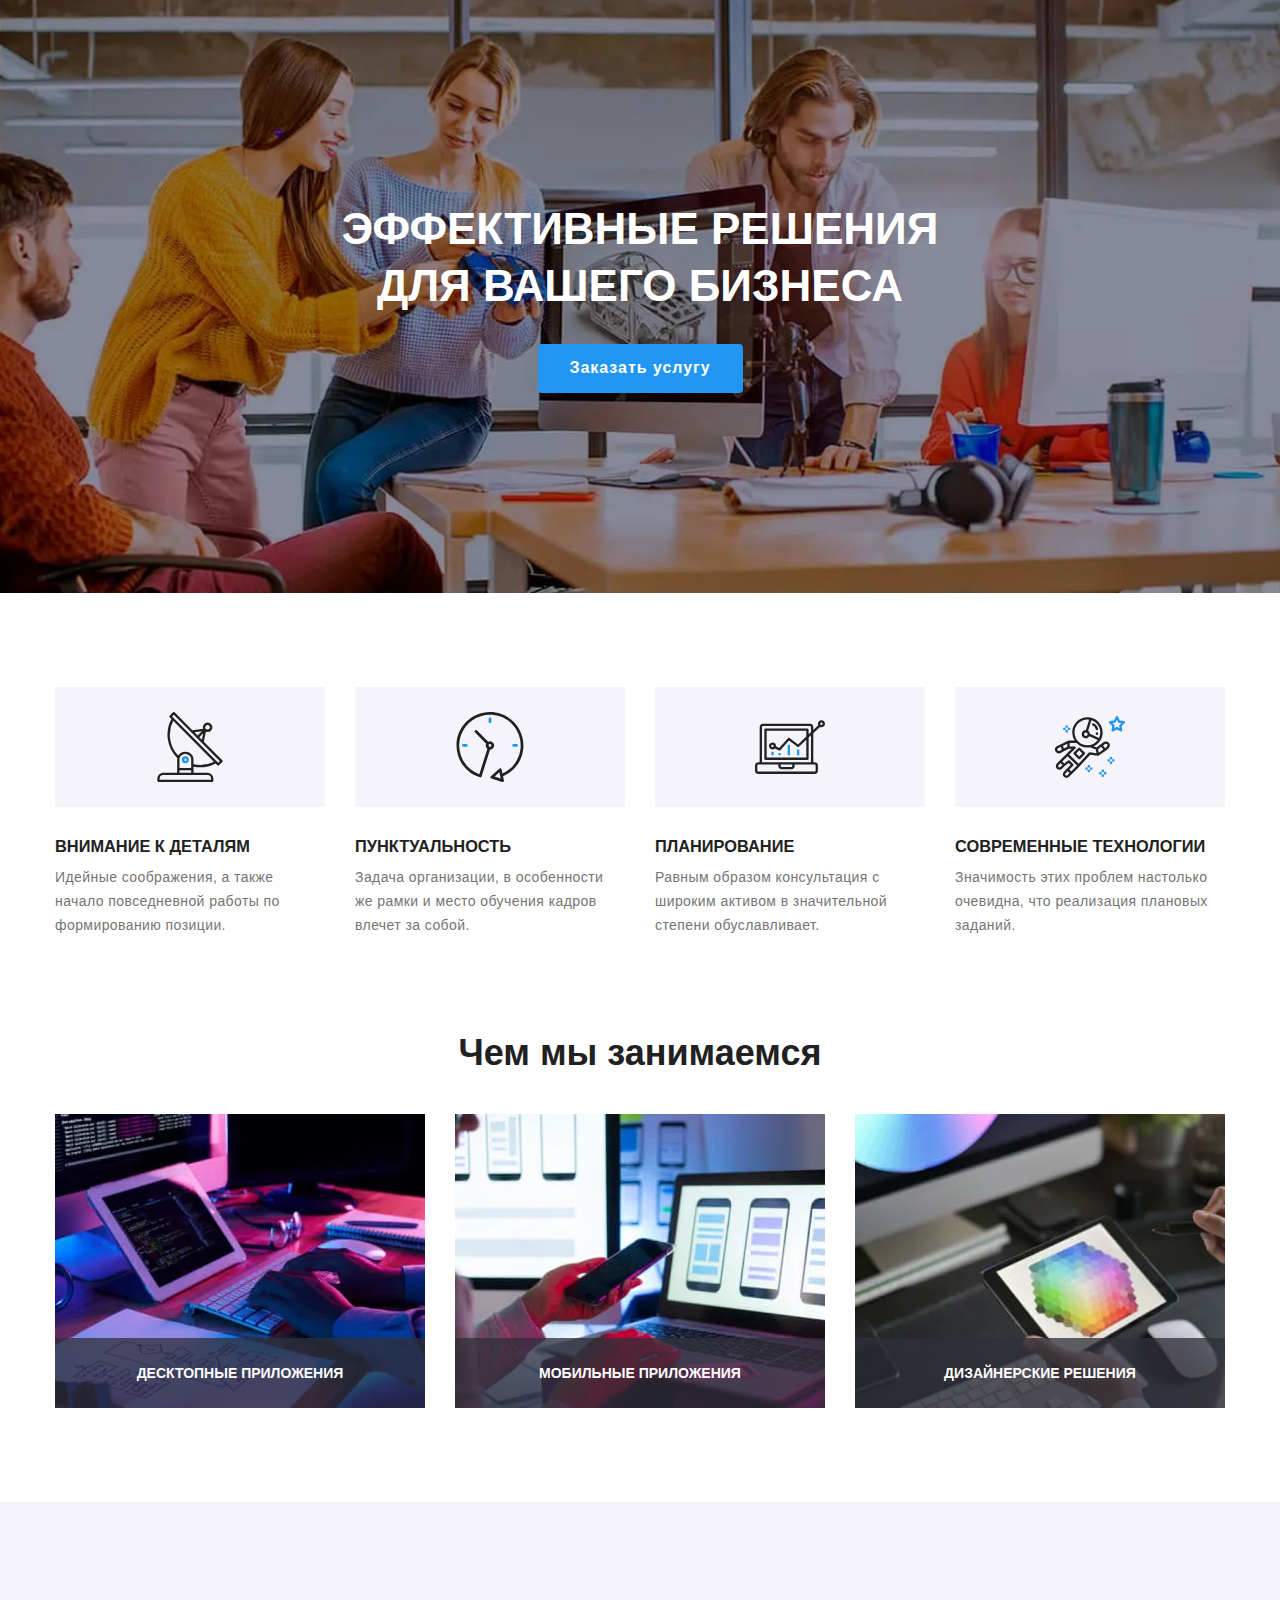
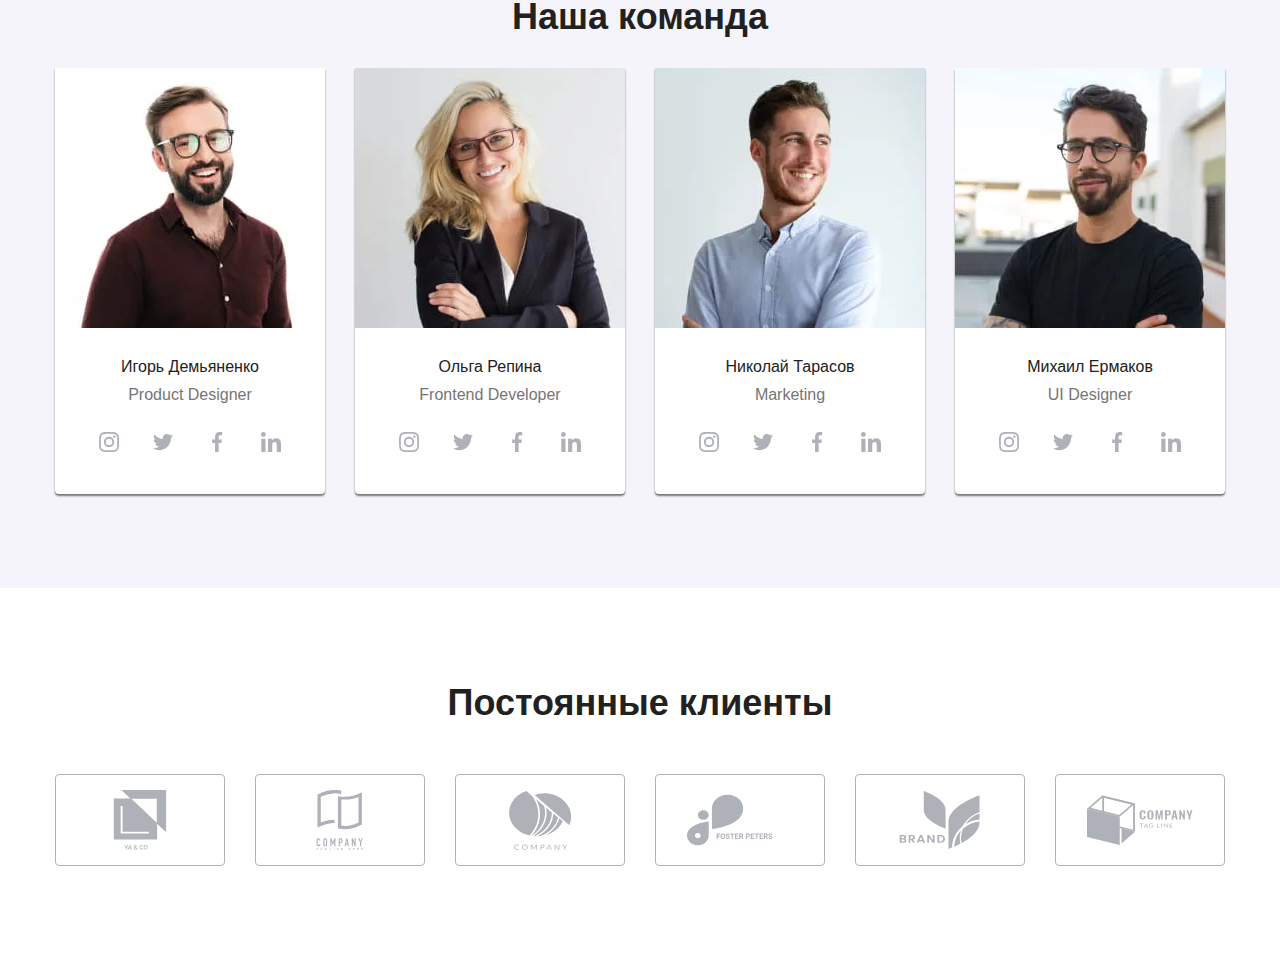
==== commit cef317f0: "clients-adaptive" ====
--- a/index.html
+++ b/index.html
@@ -556,7 +556,7 @@
 
         <!-- Clients -->
 
-        <!-- <section class="clients width-website">
+        <section class="clients width-website">
             <div class="container">
                 <div class="clients__inner">
                     <h2 class="clients__title section-title">
@@ -609,7 +609,7 @@
                 </div>
             </div>
         </section>
-    </main> -->
+    </main>
 
     <!-- Footer -->
     <!-- <footer class="footer width-website">
--- a/css/main.min.css
+++ b/css/main.min.css
@@ -1 +1 @@
-@font-face{font-family:"Roboto";font-style:normal;font-weight:400;src:url("../fonts/roboto-v30-latin-regular.eot");src:local(""),url("../fonts/roboto-v30-latin-regular.eot?#iefix") format("embedded-opentype"),url("../fonts/roboto-v30-latin-regular.woff2") format("woff2"),url("../fonts/roboto-v30-latin-regular.woff") format("woff"),url("../fonts/roboto-v30-latin-regular.ttf") format("truetype"),url("../fonts/roboto-v30-latin-regular.svg#Roboto") format("svg")}@font-face{font-family:"Roboto";font-style:normal;font-weight:500;src:url("../fonts/roboto-v30-latin-500.eot");src:local(""),url("../fonts/roboto-v30-latin-500.eot?#iefix") format("embedded-opentype"),url("../fonts/roboto-v30-latin-500.woff2") format("woff2"),url("../fonts/roboto-v30-latin-500.woff") format("woff"),url("../fonts/roboto-v30-latin-500.ttf") format("truetype"),url("../fonts/roboto-v30-latin-500.svg#Roboto") format("svg")}@font-face{font-family:"Roboto";font-style:normal;font-weight:700;src:url("../fonts/roboto-v30-latin-700.eot");src:local(""),url("../fonts/roboto-v30-latin-700.eot?#iefix") format("embedded-opentype"),url("../fonts/roboto-v30-latin-700.woff2") format("woff2"),url("../fonts/roboto-v30-latin-700.woff") format("woff"),url("../fonts/roboto-v30-latin-700.ttf") format("truetype"),url("../fonts/roboto-v30-latin-700.svg#Roboto") format("svg")}@font-face{font-family:"Roboto";font-style:normal;font-weight:900;src:url("../fonts/roboto-v30-latin-900.eot");src:local(""),url("../fonts/roboto-v30-latin-900.eot?#iefix") format("embedded-opentype"),url("../fonts/roboto-v30-latin-900.woff2") format("woff2"),url("../fonts/roboto-v30-latin-900.woff") format("woff"),url("../fonts/roboto-v30-latin-900.ttf") format("truetype"),url("../fonts/roboto-v30-latin-900.svg#Roboto") format("svg")}@font-face{font-family:"Raleway";font-style:normal;font-weight:400;src:url("../fonts/raleway-v28-latin-regular.eot");src:local(""),url("../fonts/raleway-v28-latin-regular.eot?#iefix") format("embedded-opentype"),url("../fonts/raleway-v28-latin-regular.woff2") format("woff2"),url("../fonts/raleway-v28-latin-regular.woff") format("woff"),url("../fonts/raleway-v28-latin-regular.ttf") format("truetype"),url("../fonts/raleway-v28-latin-regular.svg#Raleway") format("svg")}@font-face{font-family:"Raleway";font-style:normal;font-weight:700;src:url("../fonts/raleway-v28-latin-700.eot");src:local(""),url("../fonts/raleway-v28-latin-700.eot?#iefix") format("embedded-opentype"),url("../fonts/raleway-v28-latin-700.woff2") format("woff2"),url("../fonts/raleway-v28-latin-700.woff") format("woff"),url("../fonts/raleway-v28-latin-700.ttf") format("truetype"),url("../fonts/raleway-v28-latin-700.svg#Raleway") format("svg")}:root{--color-main-text: #212121;--color-secondary-text: #757575;--color-theme: #2196F3;--color-btn-hover: #188CE8;--anim-link: 250ms cubic-bezier(0.4, 0, 0.2, 1);--font-general: "Roboto", sans-serif;--font-add: "Raleway", sans-serif}.visually-hidden{position:absolute;white-space:nowrap;width:1px;height:1px;overflow:hidden;border:0;padding:0;clip:rect(0 0 0 0);-webkit-clip-path:inset(50%);clip-path:inset(50%);margin:-1px}*,*:before,*:after{-webkit-box-sizing:border-box;box-sizing:border-box}h1,h2,h3,h4,h5,h6{margin:0;padding:0}p,li,ul,ol{margin:0;padding:0}input{border:none}img{display:block;width:100%;height:auto}body{font-family:"Roboto",sans-serif;font-size:14px;color:var(--color-main-text);margin:0}body.no-scroll{overflow:hidden}.list{list-style:none}.link-style{line-height:1.7;text-decoration:none;-webkit-transition:color var(--anim-link);transition:color var(--anim-link)}.link-style:hover{color:var(--color-theme)}.logo{font-size:26px;font-weight:bold;color:#000;text-decoration:none;font-family:"Raleway",sans-serif}.logo__part{color:var(--color-theme)}.btn{font-size:16px;border:none;border-radius:4px;line-height:1.8;letter-spacing:.06em;cursor:pointer;font-family:inherit}.container{margin:0 auto;padding:0 15px;max-width:480px}@media screen and (min-width: 768px){.container{max-width:768px}}@media screen and (min-width: 1200px){.container{max-width:1200px}}.width-website{max-width:1600px;margin:0 auto}.backdrop{visibility:visible;pointer-events:initial;opacity:1;z-index:1000;position:fixed;width:100%;height:100%;top:0;left:0;background-color:rgba(0,0,0,.25)}.backdrop.is-hidden{visibility:hidden;pointer-events:none;opacity:0}.modal{position:absolute;left:50%;top:50%;-webkit-transform:translate(-50%, -50%);transform:translate(-50%, -50%);height:auto;width:528px;background-color:#fff;border-radius:4px;-webkit-box-shadow:0 3px 3px rgba(117,117,117,.5450980392);box-shadow:0 3px 3px rgba(117,117,117,.5450980392)}.modal__btn-close{position:absolute;top:8px;right:8px;background:none;border:1px solid rgba(0,0,0,.1);border-radius:50%;width:30px;height:30px;cursor:pointer;display:-webkit-box;display:-ms-flexbox;display:flex;-webkit-box-pack:center;-ms-flex-pack:center;justify-content:center;-webkit-box-align:center;-ms-flex-align:center;align-items:center;-webkit-transition:fill var(--anim-link);transition:fill var(--anim-link)}.modal__btn-close:hover .modal__icon-close{fill:var(--color-theme)}.overlay{position:absolute;left:0;top:0;height:100%;width:100%;display:-webkit-box;display:-ms-flexbox;display:flex;-webkit-box-align:center;-ms-flex-align:center;align-items:center;-webkit-box-pack:center;-ms-flex-pack:center;justify-content:center;padding:24px;background-color:rgba(33,149,243,.9098039216);-webkit-transform:translateY(100%);transform:translateY(100%);-webkit-transition:-webkit-transform var(--anim-link);transition:-webkit-transform var(--anim-link);transition:transform var(--anim-link);transition:transform var(--anim-link), -webkit-transform var(--anim-link)}.overlay__text{font-size:18px;line-height:1.5;color:#fff}.section-title{font-size:36px;font-weight:bold;text-align:center}.social{display:-webkit-box;display:-ms-flexbox;display:flex;-ms-flex-wrap:wrap;flex-wrap:wrap;gap:10px;width:206px}.social__item{width:44px}.social__link{display:-webkit-box;display:-ms-flexbox;display:flex;-webkit-box-align:center;-ms-flex-align:center;align-items:center;-webkit-box-pack:center;-ms-flex-pack:center;justify-content:center;width:44px;height:44px;border-radius:50%;-webkit-transition:background-color var(--anim-link);transition:background-color var(--anim-link)}.social__link:hover{background-color:var(--color-theme)}.contacts__icone{fill:currentColor;margin-right:10px}.contacts__item:last-child{margin:0}.contacts__address{line-height:1.7;font-style:normal;color:#fff}.feedback{padding:40px;display:-webkit-box;display:-ms-flexbox;display:flex;-webkit-box-orient:vertical;-webkit-box-direction:normal;-ms-flex-direction:column;flex-direction:column;-webkit-box-align:center;-ms-flex-align:center;align-items:center}.feedback__title{font-weight:700;font-size:20px;line-height:23px;text-align:center;letter-spacing:.03em;color:#212121;width:100%}.feedback__group{display:-webkit-inline-box;display:-ms-inline-flexbox;display:inline-flex;-webkit-box-orient:vertical;-webkit-box-direction:normal;-ms-flex-direction:column;flex-direction:column;width:100%;margin-bottom:10px;margin-top:18px;position:relative}.feedback__group:first-of-type{margin-top:30px}.feedback__group:last-of-type{margin-bottom:30px;margin-top:0}.feedback__label{font-weight:400;font-size:12px;line-height:14px;letter-spacing:.01em;color:var(--color-secondary-text);margin-bottom:4px;position:absolute;top:-18px;left:0}.feedback__field{height:40px;padding-left:40px;padding-right:12px;border:1px solid rgba(0,0,0,.2);border-radius:4px;outline:rgba(0,0,0,0);-webkit-transition:border-color var(--anim-link);transition:border-color var(--anim-link)}.feedback__field:focus{border-color:var(--color-theme)}.feedback__field:focus+.feedback__icon-field{fill:var(--color-theme)}.feedback__icon-field{fill:var(--color-main-text);position:absolute;top:50%;left:12px;-webkit-transform:translateY(-50%);transform:translateY(-50%);-webkit-transition:fill var(--anim-link);transition:fill var(--anim-link)}.feedback__textarea{height:120px;width:100%;border:1px solid rgba(0,0,0,.2);border-radius:4px;resize:none;padding:12px 16px;outline:rgba(0,0,0,0);-webkit-transition:border-color var(--anim-link);transition:border-color var(--anim-link)}.feedback__textarea:focus{border-color:var(--color-theme)}.feedback__textarea::-webkit-input-placeholder{font-family:"Roboto",sans-serif;font-size:14px;color:rgba(117,117,117,.5019607843)}.feedback__textarea::-moz-placeholder{font-family:"Roboto",sans-serif;font-size:14px;color:rgba(117,117,117,.5019607843)}.feedback__textarea:-ms-input-placeholder{font-family:"Roboto",sans-serif;font-size:14px;color:rgba(117,117,117,.5019607843)}.feedback__textarea::-ms-input-placeholder{font-family:"Roboto",sans-serif;font-size:14px;color:rgba(117,117,117,.5019607843)}.feedback__textarea::placeholder{font-family:"Roboto",sans-serif;font-size:14px;color:rgba(117,117,117,.5019607843)}.feedback__checkbox-custom{display:-webkit-inline-box;display:-ms-inline-flexbox;display:inline-flex;-webkit-box-pack:center;-ms-flex-pack:center;justify-content:center;-webkit-box-align:center;-ms-flex-align:center;align-items:center;width:16px;height:15px;outline:2px solid var(--color-main-text);outline-offset:-2px;border-radius:3px;position:absolute;top:50%;-webkit-transform:translateY(-50%);transform:translateY(-50%);left:15px;cursor:pointer}.feedback__checkbox-icon{fill:#fff}.feedback__checkbox:focus+.feedback__checkbox-custom{outline-color:var(--color-theme)}.feedback__checkbox:checked+.feedback__checkbox-custom{background-color:var(--color-theme);outline-color:var(--color-theme)}.feedback__label-checkbox{padding-left:23px;text-align:center;font-weight:400;line-height:24px;letter-spacing:.03em;color:var(--color-secondary-text);cursor:pointer}.feedback__btn{width:200px;height:50px;display:-webkit-inline-box;display:-ms-inline-flexbox;display:inline-flex;-webkit-box-pack:center;-ms-flex-pack:center;justify-content:center;-webkit-box-align:center;-ms-flex-align:center;align-items:center;background-color:var(--color-theme);color:#fff;font-weight:700}.agree-link{color:var(--color-theme);-webkit-transition:color var(--anim-link);transition:color var(--anim-link)}.agree-link:hover{color:var(--color-btn-hover)}.header{border-bottom:1px solid #ececec}.header__inner{display:-webkit-box;display:-ms-flexbox;display:flex;-webkit-box-align:center;-ms-flex-align:center;align-items:center}.nav{margin-left:93px}.nav__list{display:-webkit-box;display:-ms-flexbox;display:flex;-ms-flex-wrap:wrap;flex-wrap:wrap}.nav__item{margin-right:50px}.nav__item:last-child{margin:0}.nav__link{color:var(--color-main-text);padding:33px 0;position:relative}.nav__link.current-link{color:var(--color-theme)}.nav__link.current-link::after{content:"";position:absolute;bottom:-5px;left:0;width:100%;height:4px;border-radius:2px;background-color:var(--color-theme)}.header__address{margin-left:auto;display:-webkit-box;display:-ms-flexbox;display:flex;-webkit-box-align:center;-ms-flex-align:center;align-items:center}.contacts__item--right{margin-right:50px}.contacts__link--header{color:var(--color-secondary-text);padding:32px 0;display:-webkit-box;display:-ms-flexbox;display:flex;-webkit-box-align:center;-ms-flex-align:center;align-items:center;font-weight:500}.intro{background-color:#2f303a;padding:118px 0;background-repeat:no-repeat;background-position:center;background-size:cover;background-image:url(../images/intro/intro_mob.jpg)}@media(min-device-pixel-ratio: 2),(-webkit-min-device-pixel-ratio: 2),(min-resolution: 192dpi),(min-resolution: 2dppx){.intro{background-image:url(../images/intro/intro_mob@2x.jpg)}}@media screen and (min-width: 768px){.intro{background-image:url(../images/intro/intro_tab.jpg)}}@media screen and (min-width: 768px)and (min-device-pixel-ratio: 2),screen and (min-width: 768px)and (-webkit-min-device-pixel-ratio: 2),screen and (min-width: 768px)and (min-resolution: 192dpi),screen and (min-width: 768px)and (min-resolution: 2dppx){.intro{background-image:url(../images/intro/intro_tab@2x.jpg)}}@media screen and (min-width: 1200px){.intro{background-image:url(../images/intro/intro_desk.jpg);padding:200px 0}}@media screen and (min-width: 1200px)and (min-device-pixel-ratio: 2),screen and (min-width: 1200px)and (-webkit-min-device-pixel-ratio: 2),screen and (min-width: 1200px)and (min-resolution: 192dpi),screen and (min-width: 1200px)and (min-resolution: 2dppx){.intro{background-image:url(../images/intro/intro_desk@2x.jpg)}}.intro__inner{text-align:center}.intro__title-box{width:100%;display:-webkit-box;display:-ms-flexbox;display:flex;-webkit-box-pack:center;-ms-flex-pack:center;justify-content:center;margin-bottom:30px}.intro__title{font-size:26px;line-height:1.3;font-weight:700;text-transform:uppercase;width:650px;text-align:center;color:#fff}@media screen and (min-width: 768px){.intro__title{font-size:28px}}@media screen and (min-width: 1200px){.intro__title{font-size:44px}}.intro__btn{color:#fff;font-weight:bold;background-color:var(--color-theme);padding:10px 32px;-webkit-transition:background-color var(--anim-link);transition:background-color var(--anim-link)}.intro__btn:hover{background-color:var(--color-btn-hover)}.esplly{padding:60px 0}@media screen and (min-width: 1200px){.esplly{padding:94px 0}}@media screen and (min-width: 768px){.esplly__list{display:-webkit-box;display:-ms-flexbox;display:flex;-ms-flex-wrap:wrap;flex-wrap:wrap;margin:-15px}}@media screen and (min-width: 768px){.esplly__item{width:calc((100% - 60px)/2);margin:15px}}@media screen and (min-width: 1200px){.esplly__item{width:calc((100% - 120px)/4)}}@media screen and (max-width: 767px){.esplly__item:not(:last-child){margin-bottom:30px}}.esplly__icon-box{width:100%;height:120px;background-color:#f5f4fa;text-align:center;margin-bottom:30px;display:-webkit-box;display:-ms-flexbox;display:flex;-webkit-box-pack:center;-ms-flex-pack:center;justify-content:center;-webkit-box-align:center;-ms-flex-align:center;align-items:center}.esplly__title{font-weight:bold;text-transform:uppercase;margin-bottom:10px}@media screen and (max-width: 767px){.esplly__title{text-align:center}}.esplly__text{line-height:1.7;letter-spacing:.03em;color:var(--color-secondary-text)}.about{padding-bottom:94px}@media screen and (max-width: 1199px){.about{display:none}}.about__list{display:-webkit-box;display:-ms-flexbox;display:flex;-ms-flex-wrap:wrap;flex-wrap:wrap}.about__item{width:calc((100% - 60px)/3);margin-right:30px;position:relative}.about__item:nth-child(3n){margin-right:0}.about__title{margin-bottom:40px}.about__img{display:block}.about__text-box{position:absolute;bottom:0;left:0;width:100%;height:70px;background-color:rgba(47,48,58,.7568627451);display:-webkit-box;display:-ms-flexbox;display:flex;-webkit-box-pack:center;-ms-flex-pack:center;justify-content:center;-webkit-box-align:center;-ms-flex-align:center;align-items:center}.about__text{font-weight:bold;text-transform:uppercase;color:#fff}.team{background-color:#f5f4fa;padding:60px 0}@media screen and (min-width: 1200px){.team{padding:94px 0}}.team__title{margin-bottom:30px;font-size:28px}@media screen and (min-width: 1200px){.team__title{font-size:36px}}.team__list{margin:0 auto}@media screen and (min-width: 768px){.team__list{display:-webkit-box;display:-ms-flexbox;display:flex;-ms-flex-wrap:wrap;flex-wrap:wrap;margin:-15px}}.team__item{background-color:#fff;text-align:center;border-radius:0 0 4px 4px;-webkit-box-shadow:0 2px 2px #757575;box-shadow:0 2px 2px #757575;margin-bottom:10px}@media screen and (min-width: 768px){.team__item{width:calc((100% - 60px)/2);margin:15px}}@media screen and (min-width: 1200px){.team__item{width:calc((100% - 120px)/4);margin:15px}}@media screen and (max-width: 767px){.team__item:not(:last-child){margin-bottom:30px}}.team__info-box{padding:30px;display:-webkit-box;display:-ms-flexbox;display:flex;-ms-flex-wrap:wrap;flex-wrap:wrap;-webkit-box-pack:center;-ms-flex-pack:center;justify-content:center}.team__name{font-size:16px;font-weight:500;color:var(--color-main-text);margin-bottom:10px;width:100%}.team__profes{font-size:16px;color:var(--color-secondary-text);margin-bottom:16px;width:100%}.social__icon--grey{fill:#afb1b8;-webkit-transition:fill var(--anim-link);transition:fill var(--anim-link)}.social__link:hover .social__icon--grey{fill:#fff}.clients{padding:94px 0}.clients__title{margin-bottom:50px}.clients__list{display:-webkit-box;display:-ms-flexbox;display:flex;-ms-flex-wrap:wrap;flex-wrap:wrap}.clients__item{margin-right:30px;width:calc((100% - 150px)/6)}.clients__item:nth-child(6n){margin-right:0}.clients__link{display:-webkit-box;display:-ms-flexbox;display:flex;-webkit-box-pack:center;-ms-flex-pack:center;justify-content:center;-webkit-box-align:center;-ms-flex-align:center;align-items:center;width:170px;height:92px;border:1px solid #afb1b8;border-radius:4px;-webkit-transition:border-color var(--anim-link);transition:border-color var(--anim-link)}.clients__icon{fill:#afb1b8;-webkit-transition:fill var(--anim-link);transition:fill var(--anim-link)}.clients__link:hover{border-color:var(--color-theme)}.clients__link:hover .clients__icon{fill:var(--color-theme)}.portfolio{padding:94px 0 64px 0}.portfolio__btn-list{display:-webkit-box;display:-ms-flexbox;display:flex;-webkit-box-pack:center;-ms-flex-pack:center;justify-content:center}.portfolio__btn-item{margin:0 4px}.portfolio__item{margin-bottom:34px}.portfolio__btn{line-height:1.6;color:var(--color-main-text);background-color:#f5f4fa;padding:6px 22px;cursor:pointer;font-family:inherit;font-weight:500;-webkit-transition-property:background-color,color,-webkit-box-shadow;transition-property:background-color,color,-webkit-box-shadow;transition-property:background-color,color,box-shadow;transition-property:background-color,color,box-shadow,-webkit-box-shadow;-webkit-transition-duration:250ms;transition-duration:250ms;-webkit-transition-timing-function:var(--anim-link);transition-timing-function:var(--anim-link)}.portfolio__btn:hover{background-color:var(--color-theme);color:#fff;-webkit-box-shadow:0 3px 3px rgba(117,117,117,.5450980392);box-shadow:0 3px 3px rgba(117,117,117,.5450980392)}.portfolio__btn.current-btn{background-color:var(--color-theme);color:#fff;-webkit-box-shadow:0 3px 3px rgba(117,117,117,.5450980392);box-shadow:0 3px 3px rgba(117,117,117,.5450980392)}.portfolio__card-list{display:-webkit-box;display:-ms-flexbox;display:flex;-ms-flex-wrap:wrap;flex-wrap:wrap}.portfolio__card-item{width:calc((100% - 60px)/3);margin-right:30px;margin-bottom:30px;-webkit-transition:-webkit-box-shadow var(--anim-link);transition:-webkit-box-shadow var(--anim-link);transition:box-shadow var(--anim-link);transition:box-shadow var(--anim-link), -webkit-box-shadow var(--anim-link)}.portfolio__card-item:nth-child(3n){margin-right:0}.portfolio__card-item:hover{-webkit-box-shadow:1px 2px 4px 1px #afb1b8;box-shadow:1px 2px 4px 1px #afb1b8;cursor:pointer}.portfolio__img-box{width:100%;position:relative;overflow:hidden}.portfolio__img{width:100%;height:auto;display:block}.portfolio__card-item:hover .overlay{-webkit-transform:translateY(0);transform:translateY(0)}.portfolio__contant{border-bottom:1px solid #eee;border-left:1px solid #eee;border-right:1px solid #eee;padding:20px 24px}.portfolio__titel{font-size:18px;line-height:2;font-weight:bold;margin-bottom:4px}.portfolio__text{font-size:16px;line-height:1.8;color:var(--color-secondary-text)}.footer{background-color:#2f303a;padding:60px 0}.footer__list{display:-webkit-box;display:-ms-flexbox;display:flex;-ms-flex-wrap:wrap;flex-wrap:wrap}.footer__item:first-child{width:231px;margin-right:70px}.footer__item:nth-child(2){width:207px}.footer__item:nth-child(3){width:570px;margin-left:auto}.logo--white{color:#fff;padding:0}.contacts--top{margin-top:20px}.contacts__item--bottom{margin-bottom:9px}.contacts__link--footer{font-style:normal;color:rgba(255,255,255,.6)}.footer__title-social{text-transform:uppercase;color:#fff;font-weight:bold;margin-bottom:20px}.social__icon--white{fill:#fff}.social__link--grey{background-color:rgba(255,255,255,.1)}.social__link--grey:hover{background-color:var(--color-theme)}.subscribe{width:100%;display:-webkit-box;display:-ms-flexbox;display:flex;-webkit-box-align:end;-ms-flex-align:end;align-items:flex-end}.subscribe__group{display:-webkit-inline-box;display:-ms-inline-flexbox;display:inline-flex;-webkit-box-orient:vertical;-webkit-box-direction:normal;-ms-flex-direction:column;flex-direction:column;width:358px;margin-right:12px}.subscribe__label{font-weight:bold;color:#fff;letter-spacing:.03em;text-transform:uppercase;line-height:1.15;margin-bottom:20px}.subscribe__field{background-color:rgba(0,0,0,0);border:1px solid rgba(255,255,255,.3);border-radius:4px;height:50px;width:100%;padding:0 16px;outline:rgba(0,0,0,0);color:#fff;-webkit-transition:border-color var(--anim-link);transition:border-color var(--anim-link)}.subscribe__field:focus{border-color:var(--color-theme)}.subscribe__field::-webkit-input-placeholder{font-size:16px;line-height:1.25;color:rgba(255,255,255,.6)}.subscribe__field::-moz-placeholder{font-size:16px;line-height:1.25;color:rgba(255,255,255,.6)}.subscribe__field:-ms-input-placeholder{font-size:16px;line-height:1.25;color:rgba(255,255,255,.6)}.subscribe__field::-ms-input-placeholder{font-size:16px;line-height:1.25;color:rgba(255,255,255,.6)}.subscribe__field::placeholder{font-size:16px;line-height:1.25;color:rgba(255,255,255,.6)}.subscribe__btn{background-color:var(--color-theme);display:-webkit-inline-box;display:-ms-inline-flexbox;display:inline-flex;-webkit-box-pack:center;-ms-flex-pack:center;justify-content:center;-webkit-box-align:center;-ms-flex-align:center;align-items:center;height:50px;width:200px;-webkit-transition:background-color var(--anim-link);transition:background-color var(--anim-link)}.subscribe__btn:hover{background-color:var(--color-btn-hover)}.subscribe__btn-text{color:#fff;font-weight:700;margin-right:10px}.subscribe__btn-icon{fill:#fff}/*# sourceMappingURL=main.min.css.map */+@font-face{font-family:"Roboto";font-style:normal;font-weight:400;src:url("../fonts/roboto-v30-latin-regular.eot");src:local(""),url("../fonts/roboto-v30-latin-regular.eot?#iefix") format("embedded-opentype"),url("../fonts/roboto-v30-latin-regular.woff2") format("woff2"),url("../fonts/roboto-v30-latin-regular.woff") format("woff"),url("../fonts/roboto-v30-latin-regular.ttf") format("truetype"),url("../fonts/roboto-v30-latin-regular.svg#Roboto") format("svg")}@font-face{font-family:"Roboto";font-style:normal;font-weight:500;src:url("../fonts/roboto-v30-latin-500.eot");src:local(""),url("../fonts/roboto-v30-latin-500.eot?#iefix") format("embedded-opentype"),url("../fonts/roboto-v30-latin-500.woff2") format("woff2"),url("../fonts/roboto-v30-latin-500.woff") format("woff"),url("../fonts/roboto-v30-latin-500.ttf") format("truetype"),url("../fonts/roboto-v30-latin-500.svg#Roboto") format("svg")}@font-face{font-family:"Roboto";font-style:normal;font-weight:700;src:url("../fonts/roboto-v30-latin-700.eot");src:local(""),url("../fonts/roboto-v30-latin-700.eot?#iefix") format("embedded-opentype"),url("../fonts/roboto-v30-latin-700.woff2") format("woff2"),url("../fonts/roboto-v30-latin-700.woff") format("woff"),url("../fonts/roboto-v30-latin-700.ttf") format("truetype"),url("../fonts/roboto-v30-latin-700.svg#Roboto") format("svg")}@font-face{font-family:"Roboto";font-style:normal;font-weight:900;src:url("../fonts/roboto-v30-latin-900.eot");src:local(""),url("../fonts/roboto-v30-latin-900.eot?#iefix") format("embedded-opentype"),url("../fonts/roboto-v30-latin-900.woff2") format("woff2"),url("../fonts/roboto-v30-latin-900.woff") format("woff"),url("../fonts/roboto-v30-latin-900.ttf") format("truetype"),url("../fonts/roboto-v30-latin-900.svg#Roboto") format("svg")}@font-face{font-family:"Raleway";font-style:normal;font-weight:400;src:url("../fonts/raleway-v28-latin-regular.eot");src:local(""),url("../fonts/raleway-v28-latin-regular.eot?#iefix") format("embedded-opentype"),url("../fonts/raleway-v28-latin-regular.woff2") format("woff2"),url("../fonts/raleway-v28-latin-regular.woff") format("woff"),url("../fonts/raleway-v28-latin-regular.ttf") format("truetype"),url("../fonts/raleway-v28-latin-regular.svg#Raleway") format("svg")}@font-face{font-family:"Raleway";font-style:normal;font-weight:700;src:url("../fonts/raleway-v28-latin-700.eot");src:local(""),url("../fonts/raleway-v28-latin-700.eot?#iefix") format("embedded-opentype"),url("../fonts/raleway-v28-latin-700.woff2") format("woff2"),url("../fonts/raleway-v28-latin-700.woff") format("woff"),url("../fonts/raleway-v28-latin-700.ttf") format("truetype"),url("../fonts/raleway-v28-latin-700.svg#Raleway") format("svg")}:root{--color-main-text: #212121;--color-secondary-text: #757575;--color-theme: #2196F3;--color-btn-hover: #188CE8;--anim-link: 250ms cubic-bezier(0.4, 0, 0.2, 1);--font-general: "Roboto", sans-serif;--font-add: "Raleway", sans-serif}.visually-hidden{position:absolute;white-space:nowrap;width:1px;height:1px;overflow:hidden;border:0;padding:0;clip:rect(0 0 0 0);-webkit-clip-path:inset(50%);clip-path:inset(50%);margin:-1px}*,*:before,*:after{-webkit-box-sizing:border-box;box-sizing:border-box}h1,h2,h3,h4,h5,h6{margin:0;padding:0}p,li,ul,ol{margin:0;padding:0}input{border:none}img{display:block;width:100%;height:auto}body{font-family:"Roboto",sans-serif;font-size:14px;color:var(--color-main-text);margin:0}body.no-scroll{overflow:hidden}.list{list-style:none}.link-style{line-height:1.7;text-decoration:none;-webkit-transition:color var(--anim-link);transition:color var(--anim-link)}.link-style:hover{color:var(--color-theme)}.logo{font-size:26px;font-weight:bold;color:#000;text-decoration:none;font-family:"Raleway",sans-serif}.logo__part{color:var(--color-theme)}.btn{font-size:16px;border:none;border-radius:4px;line-height:1.8;letter-spacing:.06em;cursor:pointer;font-family:inherit}.container{margin:0 auto;padding:0 15px;max-width:480px}@media screen and (min-width: 768px){.container{max-width:768px}}@media screen and (min-width: 1200px){.container{max-width:1200px}}.width-website{max-width:1600px;margin:0 auto}.backdrop{visibility:visible;pointer-events:initial;opacity:1;z-index:1000;position:fixed;width:100%;height:100%;top:0;left:0;background-color:rgba(0,0,0,.25)}.backdrop.is-hidden{visibility:hidden;pointer-events:none;opacity:0}.modal{position:absolute;left:50%;top:50%;-webkit-transform:translate(-50%, -50%);transform:translate(-50%, -50%);height:auto;width:528px;background-color:#fff;border-radius:4px;-webkit-box-shadow:0 3px 3px rgba(117,117,117,.5450980392);box-shadow:0 3px 3px rgba(117,117,117,.5450980392)}.modal__btn-close{position:absolute;top:8px;right:8px;background:none;border:1px solid rgba(0,0,0,.1);border-radius:50%;width:30px;height:30px;cursor:pointer;display:-webkit-box;display:-ms-flexbox;display:flex;-webkit-box-pack:center;-ms-flex-pack:center;justify-content:center;-webkit-box-align:center;-ms-flex-align:center;align-items:center;-webkit-transition:fill var(--anim-link);transition:fill var(--anim-link)}.modal__btn-close:hover .modal__icon-close{fill:var(--color-theme)}.overlay{position:absolute;left:0;top:0;height:100%;width:100%;display:-webkit-box;display:-ms-flexbox;display:flex;-webkit-box-align:center;-ms-flex-align:center;align-items:center;-webkit-box-pack:center;-ms-flex-pack:center;justify-content:center;padding:24px;background-color:rgba(33,149,243,.9098039216);-webkit-transform:translateY(100%);transform:translateY(100%);-webkit-transition:-webkit-transform var(--anim-link);transition:-webkit-transform var(--anim-link);transition:transform var(--anim-link);transition:transform var(--anim-link), -webkit-transform var(--anim-link)}.overlay__text{font-size:18px;line-height:1.5;color:#fff}.section-title{font-weight:bold;text-align:center;font-size:28px}@media screen and (min-width: 1200px){.section-title{font-size:36px}}.social{display:-webkit-box;display:-ms-flexbox;display:flex;-ms-flex-wrap:wrap;flex-wrap:wrap;gap:10px;width:206px}.social__item{width:44px}.social__link{display:-webkit-box;display:-ms-flexbox;display:flex;-webkit-box-align:center;-ms-flex-align:center;align-items:center;-webkit-box-pack:center;-ms-flex-pack:center;justify-content:center;width:44px;height:44px;border-radius:50%;-webkit-transition:background-color var(--anim-link);transition:background-color var(--anim-link)}.social__link:hover{background-color:var(--color-theme)}.contacts__icone{fill:currentColor;margin-right:10px}.contacts__item:last-child{margin:0}.contacts__address{line-height:1.7;font-style:normal;color:#fff}.feedback{padding:40px;display:-webkit-box;display:-ms-flexbox;display:flex;-webkit-box-orient:vertical;-webkit-box-direction:normal;-ms-flex-direction:column;flex-direction:column;-webkit-box-align:center;-ms-flex-align:center;align-items:center}.feedback__title{font-weight:700;font-size:20px;line-height:23px;text-align:center;letter-spacing:.03em;color:#212121;width:100%}.feedback__group{display:-webkit-inline-box;display:-ms-inline-flexbox;display:inline-flex;-webkit-box-orient:vertical;-webkit-box-direction:normal;-ms-flex-direction:column;flex-direction:column;width:100%;margin-bottom:10px;margin-top:18px;position:relative}.feedback__group:first-of-type{margin-top:30px}.feedback__group:last-of-type{margin-bottom:30px;margin-top:0}.feedback__label{font-weight:400;font-size:12px;line-height:14px;letter-spacing:.01em;color:var(--color-secondary-text);margin-bottom:4px;position:absolute;top:-18px;left:0}.feedback__field{height:40px;padding-left:40px;padding-right:12px;border:1px solid rgba(0,0,0,.2);border-radius:4px;outline:rgba(0,0,0,0);-webkit-transition:border-color var(--anim-link);transition:border-color var(--anim-link)}.feedback__field:focus{border-color:var(--color-theme)}.feedback__field:focus+.feedback__icon-field{fill:var(--color-theme)}.feedback__icon-field{fill:var(--color-main-text);position:absolute;top:50%;left:12px;-webkit-transform:translateY(-50%);transform:translateY(-50%);-webkit-transition:fill var(--anim-link);transition:fill var(--anim-link)}.feedback__textarea{height:120px;width:100%;border:1px solid rgba(0,0,0,.2);border-radius:4px;resize:none;padding:12px 16px;outline:rgba(0,0,0,0);-webkit-transition:border-color var(--anim-link);transition:border-color var(--anim-link)}.feedback__textarea:focus{border-color:var(--color-theme)}.feedback__textarea::-webkit-input-placeholder{font-family:"Roboto",sans-serif;font-size:14px;color:rgba(117,117,117,.5019607843)}.feedback__textarea::-moz-placeholder{font-family:"Roboto",sans-serif;font-size:14px;color:rgba(117,117,117,.5019607843)}.feedback__textarea:-ms-input-placeholder{font-family:"Roboto",sans-serif;font-size:14px;color:rgba(117,117,117,.5019607843)}.feedback__textarea::-ms-input-placeholder{font-family:"Roboto",sans-serif;font-size:14px;color:rgba(117,117,117,.5019607843)}.feedback__textarea::placeholder{font-family:"Roboto",sans-serif;font-size:14px;color:rgba(117,117,117,.5019607843)}.feedback__checkbox-custom{display:-webkit-inline-box;display:-ms-inline-flexbox;display:inline-flex;-webkit-box-pack:center;-ms-flex-pack:center;justify-content:center;-webkit-box-align:center;-ms-flex-align:center;align-items:center;width:16px;height:15px;outline:2px solid var(--color-main-text);outline-offset:-2px;border-radius:3px;position:absolute;top:50%;-webkit-transform:translateY(-50%);transform:translateY(-50%);left:15px;cursor:pointer}.feedback__checkbox-icon{fill:#fff}.feedback__checkbox:focus+.feedback__checkbox-custom{outline-color:var(--color-theme)}.feedback__checkbox:checked+.feedback__checkbox-custom{background-color:var(--color-theme);outline-color:var(--color-theme)}.feedback__label-checkbox{padding-left:23px;text-align:center;font-weight:400;line-height:24px;letter-spacing:.03em;color:var(--color-secondary-text);cursor:pointer}.feedback__btn{width:200px;height:50px;display:-webkit-inline-box;display:-ms-inline-flexbox;display:inline-flex;-webkit-box-pack:center;-ms-flex-pack:center;justify-content:center;-webkit-box-align:center;-ms-flex-align:center;align-items:center;background-color:var(--color-theme);color:#fff;font-weight:700}.agree-link{color:var(--color-theme);-webkit-transition:color var(--anim-link);transition:color var(--anim-link)}.agree-link:hover{color:var(--color-btn-hover)}.header{border-bottom:1px solid #ececec}.header__inner{display:-webkit-box;display:-ms-flexbox;display:flex;-webkit-box-align:center;-ms-flex-align:center;align-items:center}.nav{margin-left:93px}.nav__list{display:-webkit-box;display:-ms-flexbox;display:flex;-ms-flex-wrap:wrap;flex-wrap:wrap}.nav__item{margin-right:50px}.nav__item:last-child{margin:0}.nav__link{color:var(--color-main-text);padding:33px 0;position:relative}.nav__link.current-link{color:var(--color-theme)}.nav__link.current-link::after{content:"";position:absolute;bottom:-5px;left:0;width:100%;height:4px;border-radius:2px;background-color:var(--color-theme)}.header__address{margin-left:auto;display:-webkit-box;display:-ms-flexbox;display:flex;-webkit-box-align:center;-ms-flex-align:center;align-items:center}.contacts__item--right{margin-right:50px}.contacts__link--header{color:var(--color-secondary-text);padding:32px 0;display:-webkit-box;display:-ms-flexbox;display:flex;-webkit-box-align:center;-ms-flex-align:center;align-items:center;font-weight:500}.intro{background-color:#2f303a;padding:118px 0;background-repeat:no-repeat;background-position:center;background-size:cover;background-image:url(../images/intro/intro_mob.jpg)}@media(min-device-pixel-ratio: 2),(-webkit-min-device-pixel-ratio: 2),(min-resolution: 192dpi),(min-resolution: 2dppx){.intro{background-image:url(../images/intro/intro_mob@2x.jpg)}}@media screen and (min-width: 768px){.intro{background-image:url(../images/intro/intro_tab.jpg)}}@media screen and (min-width: 768px)and (min-device-pixel-ratio: 2),screen and (min-width: 768px)and (-webkit-min-device-pixel-ratio: 2),screen and (min-width: 768px)and (min-resolution: 192dpi),screen and (min-width: 768px)and (min-resolution: 2dppx){.intro{background-image:url(../images/intro/intro_tab@2x.jpg)}}@media screen and (min-width: 1200px){.intro{background-image:url(../images/intro/intro_desk.jpg);padding:200px 0}}@media screen and (min-width: 1200px)and (min-device-pixel-ratio: 2),screen and (min-width: 1200px)and (-webkit-min-device-pixel-ratio: 2),screen and (min-width: 1200px)and (min-resolution: 192dpi),screen and (min-width: 1200px)and (min-resolution: 2dppx){.intro{background-image:url(../images/intro/intro_desk@2x.jpg)}}.intro__inner{text-align:center}.intro__title-box{width:100%;display:-webkit-box;display:-ms-flexbox;display:flex;-webkit-box-pack:center;-ms-flex-pack:center;justify-content:center;margin-bottom:30px}.intro__title{font-size:26px;line-height:1.3;font-weight:700;text-transform:uppercase;width:650px;text-align:center;color:#fff}@media screen and (min-width: 768px){.intro__title{font-size:28px}}@media screen and (min-width: 1200px){.intro__title{font-size:44px}}.intro__btn{color:#fff;font-weight:bold;background-color:var(--color-theme);padding:10px 32px;-webkit-transition:background-color var(--anim-link);transition:background-color var(--anim-link)}.intro__btn:hover{background-color:var(--color-btn-hover)}.esplly{padding:60px 0}@media screen and (min-width: 1200px){.esplly{padding:94px 0}}@media screen and (min-width: 768px){.esplly__list{display:-webkit-box;display:-ms-flexbox;display:flex;-ms-flex-wrap:wrap;flex-wrap:wrap;margin:-15px}}@media screen and (min-width: 768px){.esplly__item{width:calc((100% - 60px)/2);margin:15px}}@media screen and (min-width: 1200px){.esplly__item{width:calc((100% - 120px)/4)}}@media screen and (max-width: 767px){.esplly__item:not(:last-child){margin-bottom:30px}}.esplly__icon-box{width:100%;height:120px;background-color:#f5f4fa;text-align:center;margin-bottom:30px;display:-webkit-box;display:-ms-flexbox;display:flex;-webkit-box-pack:center;-ms-flex-pack:center;justify-content:center;-webkit-box-align:center;-ms-flex-align:center;align-items:center}.esplly__title{font-weight:bold;text-transform:uppercase;margin-bottom:10px}@media screen and (max-width: 767px){.esplly__title{text-align:center}}.esplly__text{line-height:1.7;letter-spacing:.03em;color:var(--color-secondary-text)}.about{padding-bottom:94px}@media screen and (max-width: 1199px){.about{display:none}}.about__list{display:-webkit-box;display:-ms-flexbox;display:flex;-ms-flex-wrap:wrap;flex-wrap:wrap}.about__item{width:calc((100% - 60px)/3);margin-right:30px;position:relative}.about__item:nth-child(3n){margin-right:0}.about__title{margin-bottom:40px}.about__img{display:block}.about__text-box{position:absolute;bottom:0;left:0;width:100%;height:70px;background-color:rgba(47,48,58,.7568627451);display:-webkit-box;display:-ms-flexbox;display:flex;-webkit-box-pack:center;-ms-flex-pack:center;justify-content:center;-webkit-box-align:center;-ms-flex-align:center;align-items:center}.about__text{font-weight:bold;text-transform:uppercase;color:#fff}.team{background-color:#f5f4fa;padding:60px 0}@media screen and (min-width: 1200px){.team{padding:94px 0}}.team__title{margin-bottom:30px}.team__list{margin:0 auto}@media screen and (min-width: 768px){.team__list{display:-webkit-box;display:-ms-flexbox;display:flex;-ms-flex-wrap:wrap;flex-wrap:wrap;margin:-15px}}.team__item{background-color:#fff;text-align:center;border-radius:0 0 4px 4px;-webkit-box-shadow:0 2px 2px #757575;box-shadow:0 2px 2px #757575;margin-bottom:10px}@media screen and (min-width: 768px){.team__item{width:calc((100% - 60px)/2);margin:15px}}@media screen and (min-width: 1200px){.team__item{width:calc((100% - 120px)/4)}}@media screen and (max-width: 767px){.team__item:not(:last-child){margin-bottom:30px}}.team__info-box{padding:30px;display:-webkit-box;display:-ms-flexbox;display:flex;-ms-flex-wrap:wrap;flex-wrap:wrap;-webkit-box-pack:center;-ms-flex-pack:center;justify-content:center}.team__name{font-size:16px;font-weight:500;color:var(--color-main-text);margin-bottom:10px;width:100%}.team__profes{font-size:16px;color:var(--color-secondary-text);margin-bottom:16px;width:100%}.social__icon--grey{fill:#afb1b8;-webkit-transition:fill var(--anim-link);transition:fill var(--anim-link)}.social__link:hover .social__icon--grey{fill:#fff}.clients{padding:60px 0}@media screen and (min-width: 1200px){.clients{padding:94px 0}}.clients__title{margin-bottom:30px}@media screen and (min-width: 1200px){.clients__title{margin-bottom:50px}}.clients__list{display:-webkit-box;display:-ms-flexbox;display:flex;-ms-flex-wrap:wrap;flex-wrap:wrap;margin:-15px}.clients__item{width:calc((100% - 60px)/2);margin:15px}@media screen and (min-width: 768px){.clients__item{width:calc((100% - 90px)/3)}}@media screen and (min-width: 1200px){.clients__item{width:calc((100% - 180px)/6)}}.clients__link{display:-webkit-box;display:-ms-flexbox;display:flex;-webkit-box-pack:center;-ms-flex-pack:center;justify-content:center;-webkit-box-align:center;-ms-flex-align:center;align-items:center;width:210px;height:92px;border:1px solid #afb1b8;border-radius:4px;-webkit-transition:border-color var(--anim-link);transition:border-color var(--anim-link)}@media screen and (min-width: 768px){.clients__link{width:226px}}@media screen and (min-width: 1200px){.clients__link{width:170px}}.clients__icon{fill:#afb1b8;-webkit-transition:fill var(--anim-link);transition:fill var(--anim-link)}.clients__link:hover{border-color:var(--color-theme)}.clients__link:hover .clients__icon{fill:var(--color-theme)}.portfolio{padding:94px 0 64px 0}.portfolio__btn-list{display:-webkit-box;display:-ms-flexbox;display:flex;-webkit-box-pack:center;-ms-flex-pack:center;justify-content:center}.portfolio__btn-item{margin:0 4px}.portfolio__item{margin-bottom:34px}.portfolio__btn{line-height:1.6;color:var(--color-main-text);background-color:#f5f4fa;padding:6px 22px;cursor:pointer;font-family:inherit;font-weight:500;-webkit-transition-property:background-color,color,-webkit-box-shadow;transition-property:background-color,color,-webkit-box-shadow;transition-property:background-color,color,box-shadow;transition-property:background-color,color,box-shadow,-webkit-box-shadow;-webkit-transition-duration:250ms;transition-duration:250ms;-webkit-transition-timing-function:var(--anim-link);transition-timing-function:var(--anim-link)}.portfolio__btn:hover{background-color:var(--color-theme);color:#fff;-webkit-box-shadow:0 3px 3px rgba(117,117,117,.5450980392);box-shadow:0 3px 3px rgba(117,117,117,.5450980392)}.portfolio__btn.current-btn{background-color:var(--color-theme);color:#fff;-webkit-box-shadow:0 3px 3px rgba(117,117,117,.5450980392);box-shadow:0 3px 3px rgba(117,117,117,.5450980392)}.portfolio__card-list{display:-webkit-box;display:-ms-flexbox;display:flex;-ms-flex-wrap:wrap;flex-wrap:wrap}.portfolio__card-item{width:calc((100% - 60px)/3);margin-right:30px;margin-bottom:30px;-webkit-transition:-webkit-box-shadow var(--anim-link);transition:-webkit-box-shadow var(--anim-link);transition:box-shadow var(--anim-link);transition:box-shadow var(--anim-link), -webkit-box-shadow var(--anim-link)}.portfolio__card-item:nth-child(3n){margin-right:0}.portfolio__card-item:hover{-webkit-box-shadow:1px 2px 4px 1px #afb1b8;box-shadow:1px 2px 4px 1px #afb1b8;cursor:pointer}.portfolio__img-box{width:100%;position:relative;overflow:hidden}.portfolio__img{width:100%;height:auto;display:block}.portfolio__card-item:hover .overlay{-webkit-transform:translateY(0);transform:translateY(0)}.portfolio__contant{border-bottom:1px solid #eee;border-left:1px solid #eee;border-right:1px solid #eee;padding:20px 24px}.portfolio__titel{font-size:18px;line-height:2;font-weight:bold;margin-bottom:4px}.portfolio__text{font-size:16px;line-height:1.8;color:var(--color-secondary-text)}.footer{background-color:#2f303a;padding:60px 0}.footer__list{display:-webkit-box;display:-ms-flexbox;display:flex;-ms-flex-wrap:wrap;flex-wrap:wrap}.footer__item:first-child{width:231px;margin-right:70px}.footer__item:nth-child(2){width:207px}.footer__item:nth-child(3){width:570px;margin-left:auto}.logo--white{color:#fff;padding:0}.contacts--top{margin-top:20px}.contacts__item--bottom{margin-bottom:9px}.contacts__link--footer{font-style:normal;color:rgba(255,255,255,.6)}.footer__title-social{text-transform:uppercase;color:#fff;font-weight:bold;margin-bottom:20px}.social__icon--white{fill:#fff}.social__link--grey{background-color:rgba(255,255,255,.1)}.social__link--grey:hover{background-color:var(--color-theme)}.subscribe{width:100%;display:-webkit-box;display:-ms-flexbox;display:flex;-webkit-box-align:end;-ms-flex-align:end;align-items:flex-end}.subscribe__group{display:-webkit-inline-box;display:-ms-inline-flexbox;display:inline-flex;-webkit-box-orient:vertical;-webkit-box-direction:normal;-ms-flex-direction:column;flex-direction:column;width:358px;margin-right:12px}.subscribe__label{font-weight:bold;color:#fff;letter-spacing:.03em;text-transform:uppercase;line-height:1.15;margin-bottom:20px}.subscribe__field{background-color:rgba(0,0,0,0);border:1px solid rgba(255,255,255,.3);border-radius:4px;height:50px;width:100%;padding:0 16px;outline:rgba(0,0,0,0);color:#fff;-webkit-transition:border-color var(--anim-link);transition:border-color var(--anim-link)}.subscribe__field:focus{border-color:var(--color-theme)}.subscribe__field::-webkit-input-placeholder{font-size:16px;line-height:1.25;color:rgba(255,255,255,.6)}.subscribe__field::-moz-placeholder{font-size:16px;line-height:1.25;color:rgba(255,255,255,.6)}.subscribe__field:-ms-input-placeholder{font-size:16px;line-height:1.25;color:rgba(255,255,255,.6)}.subscribe__field::-ms-input-placeholder{font-size:16px;line-height:1.25;color:rgba(255,255,255,.6)}.subscribe__field::placeholder{font-size:16px;line-height:1.25;color:rgba(255,255,255,.6)}.subscribe__btn{background-color:var(--color-theme);display:-webkit-inline-box;display:-ms-inline-flexbox;display:inline-flex;-webkit-box-pack:center;-ms-flex-pack:center;justify-content:center;-webkit-box-align:center;-ms-flex-align:center;align-items:center;height:50px;width:200px;-webkit-transition:background-color var(--anim-link);transition:background-color var(--anim-link)}.subscribe__btn:hover{background-color:var(--color-btn-hover)}.subscribe__btn-text{color:#fff;font-weight:700;margin-right:10px}.subscribe__btn-icon{fill:#fff}/*# sourceMappingURL=main.min.css.map */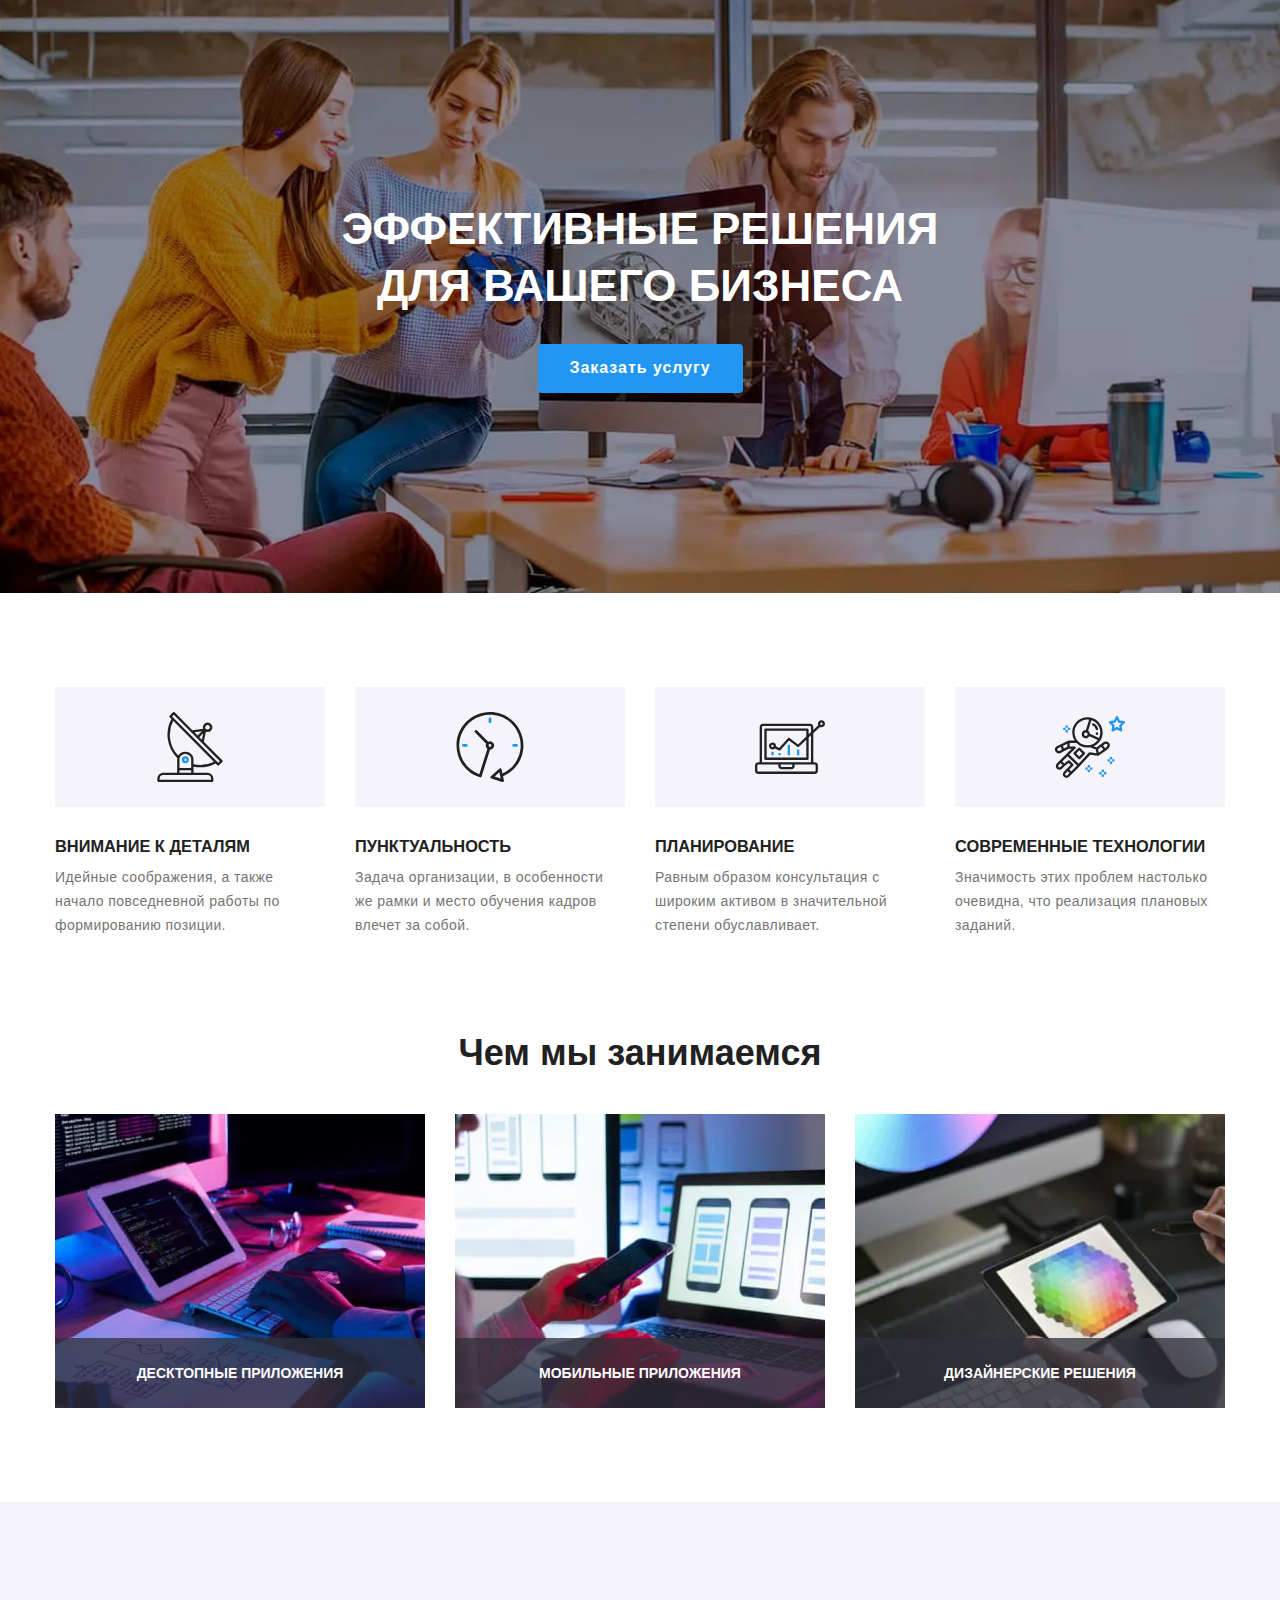
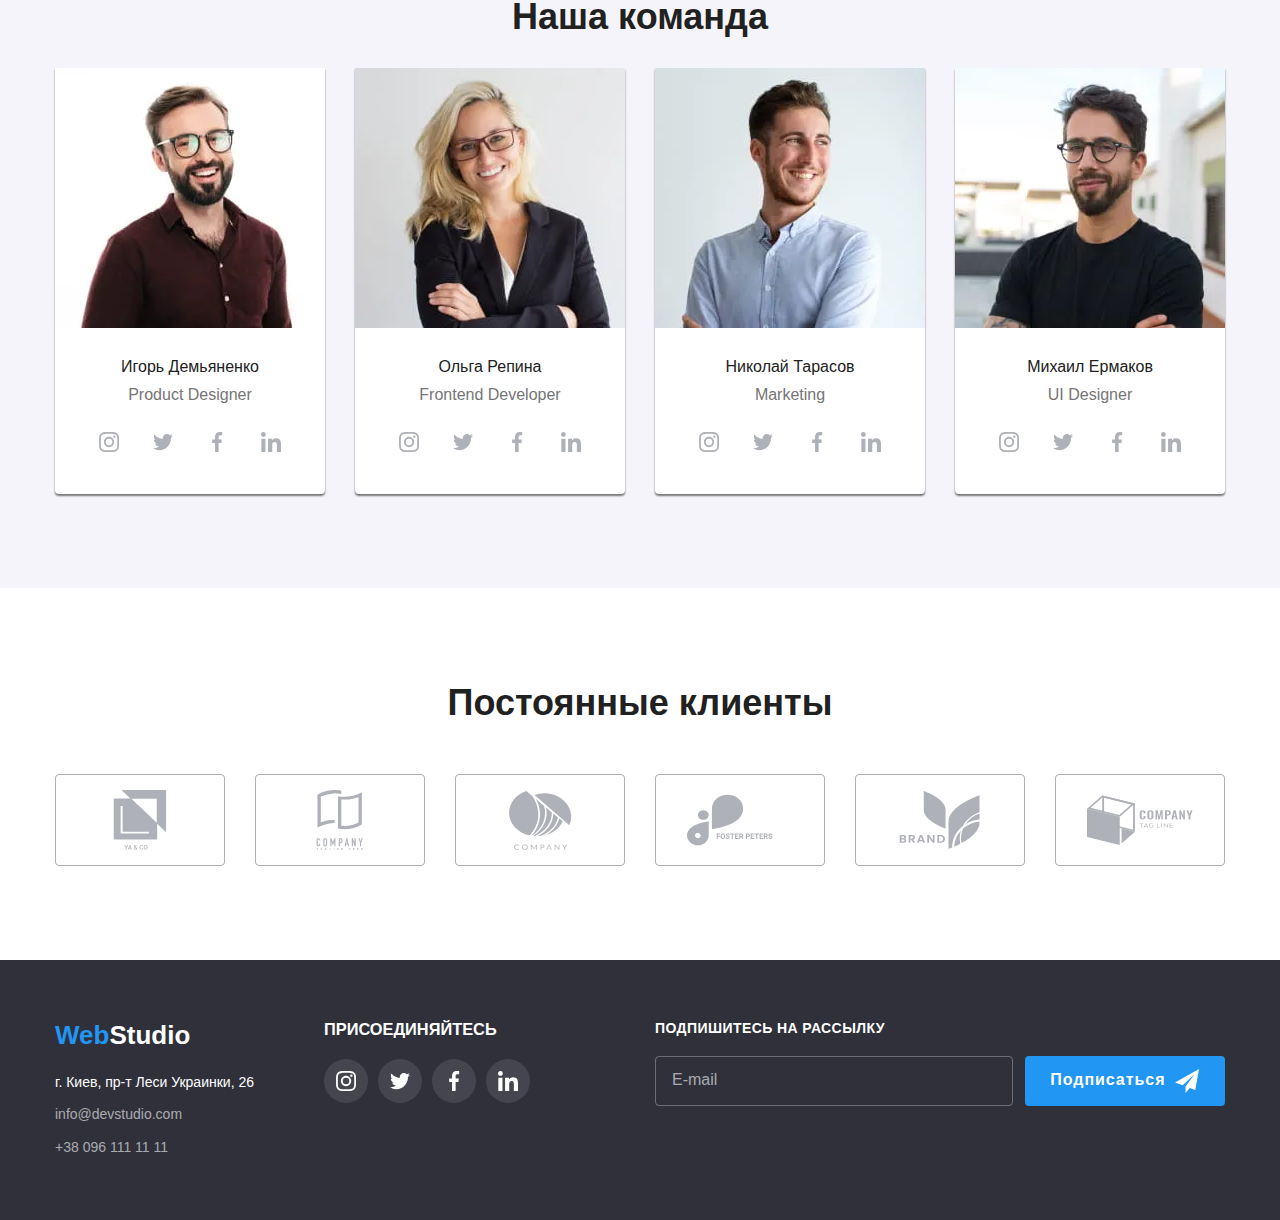
==== commit 3f745006: "footer-adaptive" ====
--- a/index.html
+++ b/index.html
@@ -612,7 +612,7 @@
     </main>
 
     <!-- Footer -->
-    <!-- <footer class="footer width-website">
+    <footer class="footer width-website">
         <div class="container">
             <div class="footer__inner">
                 <ul class="footer__list list">
@@ -684,7 +684,7 @@
                 </ul>                      
             </div>
         </div>
-    </footer> -->
+    </footer>
     <script src="./js/modal.js"></script>
 </body>
 </html>--- a/css/main.min.css
+++ b/css/main.min.css
@@ -1 +1 @@
-@font-face{font-family:"Roboto";font-style:normal;font-weight:400;src:url("../fonts/roboto-v30-latin-regular.eot");src:local(""),url("../fonts/roboto-v30-latin-regular.eot?#iefix") format("embedded-opentype"),url("../fonts/roboto-v30-latin-regular.woff2") format("woff2"),url("../fonts/roboto-v30-latin-regular.woff") format("woff"),url("../fonts/roboto-v30-latin-regular.ttf") format("truetype"),url("../fonts/roboto-v30-latin-regular.svg#Roboto") format("svg")}@font-face{font-family:"Roboto";font-style:normal;font-weight:500;src:url("../fonts/roboto-v30-latin-500.eot");src:local(""),url("../fonts/roboto-v30-latin-500.eot?#iefix") format("embedded-opentype"),url("../fonts/roboto-v30-latin-500.woff2") format("woff2"),url("../fonts/roboto-v30-latin-500.woff") format("woff"),url("../fonts/roboto-v30-latin-500.ttf") format("truetype"),url("../fonts/roboto-v30-latin-500.svg#Roboto") format("svg")}@font-face{font-family:"Roboto";font-style:normal;font-weight:700;src:url("../fonts/roboto-v30-latin-700.eot");src:local(""),url("../fonts/roboto-v30-latin-700.eot?#iefix") format("embedded-opentype"),url("../fonts/roboto-v30-latin-700.woff2") format("woff2"),url("../fonts/roboto-v30-latin-700.woff") format("woff"),url("../fonts/roboto-v30-latin-700.ttf") format("truetype"),url("../fonts/roboto-v30-latin-700.svg#Roboto") format("svg")}@font-face{font-family:"Roboto";font-style:normal;font-weight:900;src:url("../fonts/roboto-v30-latin-900.eot");src:local(""),url("../fonts/roboto-v30-latin-900.eot?#iefix") format("embedded-opentype"),url("../fonts/roboto-v30-latin-900.woff2") format("woff2"),url("../fonts/roboto-v30-latin-900.woff") format("woff"),url("../fonts/roboto-v30-latin-900.ttf") format("truetype"),url("../fonts/roboto-v30-latin-900.svg#Roboto") format("svg")}@font-face{font-family:"Raleway";font-style:normal;font-weight:400;src:url("../fonts/raleway-v28-latin-regular.eot");src:local(""),url("../fonts/raleway-v28-latin-regular.eot?#iefix") format("embedded-opentype"),url("../fonts/raleway-v28-latin-regular.woff2") format("woff2"),url("../fonts/raleway-v28-latin-regular.woff") format("woff"),url("../fonts/raleway-v28-latin-regular.ttf") format("truetype"),url("../fonts/raleway-v28-latin-regular.svg#Raleway") format("svg")}@font-face{font-family:"Raleway";font-style:normal;font-weight:700;src:url("../fonts/raleway-v28-latin-700.eot");src:local(""),url("../fonts/raleway-v28-latin-700.eot?#iefix") format("embedded-opentype"),url("../fonts/raleway-v28-latin-700.woff2") format("woff2"),url("../fonts/raleway-v28-latin-700.woff") format("woff"),url("../fonts/raleway-v28-latin-700.ttf") format("truetype"),url("../fonts/raleway-v28-latin-700.svg#Raleway") format("svg")}:root{--color-main-text: #212121;--color-secondary-text: #757575;--color-theme: #2196F3;--color-btn-hover: #188CE8;--anim-link: 250ms cubic-bezier(0.4, 0, 0.2, 1);--font-general: "Roboto", sans-serif;--font-add: "Raleway", sans-serif}.visually-hidden{position:absolute;white-space:nowrap;width:1px;height:1px;overflow:hidden;border:0;padding:0;clip:rect(0 0 0 0);-webkit-clip-path:inset(50%);clip-path:inset(50%);margin:-1px}*,*:before,*:after{-webkit-box-sizing:border-box;box-sizing:border-box}h1,h2,h3,h4,h5,h6{margin:0;padding:0}p,li,ul,ol{margin:0;padding:0}input{border:none}img{display:block;width:100%;height:auto}body{font-family:"Roboto",sans-serif;font-size:14px;color:var(--color-main-text);margin:0}body.no-scroll{overflow:hidden}.list{list-style:none}.link-style{line-height:1.7;text-decoration:none;-webkit-transition:color var(--anim-link);transition:color var(--anim-link)}.link-style:hover{color:var(--color-theme)}.logo{font-size:26px;font-weight:bold;color:#000;text-decoration:none;font-family:"Raleway",sans-serif}.logo__part{color:var(--color-theme)}.btn{font-size:16px;border:none;border-radius:4px;line-height:1.8;letter-spacing:.06em;cursor:pointer;font-family:inherit}.container{margin:0 auto;padding:0 15px;max-width:480px}@media screen and (min-width: 768px){.container{max-width:768px}}@media screen and (min-width: 1200px){.container{max-width:1200px}}.width-website{max-width:1600px;margin:0 auto}.backdrop{visibility:visible;pointer-events:initial;opacity:1;z-index:1000;position:fixed;width:100%;height:100%;top:0;left:0;background-color:rgba(0,0,0,.25)}.backdrop.is-hidden{visibility:hidden;pointer-events:none;opacity:0}.modal{position:absolute;left:50%;top:50%;-webkit-transform:translate(-50%, -50%);transform:translate(-50%, -50%);height:auto;width:528px;background-color:#fff;border-radius:4px;-webkit-box-shadow:0 3px 3px rgba(117,117,117,.5450980392);box-shadow:0 3px 3px rgba(117,117,117,.5450980392)}.modal__btn-close{position:absolute;top:8px;right:8px;background:none;border:1px solid rgba(0,0,0,.1);border-radius:50%;width:30px;height:30px;cursor:pointer;display:-webkit-box;display:-ms-flexbox;display:flex;-webkit-box-pack:center;-ms-flex-pack:center;justify-content:center;-webkit-box-align:center;-ms-flex-align:center;align-items:center;-webkit-transition:fill var(--anim-link);transition:fill var(--anim-link)}.modal__btn-close:hover .modal__icon-close{fill:var(--color-theme)}.overlay{position:absolute;left:0;top:0;height:100%;width:100%;display:-webkit-box;display:-ms-flexbox;display:flex;-webkit-box-align:center;-ms-flex-align:center;align-items:center;-webkit-box-pack:center;-ms-flex-pack:center;justify-content:center;padding:24px;background-color:rgba(33,149,243,.9098039216);-webkit-transform:translateY(100%);transform:translateY(100%);-webkit-transition:-webkit-transform var(--anim-link);transition:-webkit-transform var(--anim-link);transition:transform var(--anim-link);transition:transform var(--anim-link), -webkit-transform var(--anim-link)}.overlay__text{font-size:18px;line-height:1.5;color:#fff}.section-title{font-weight:bold;text-align:center;font-size:28px}@media screen and (min-width: 1200px){.section-title{font-size:36px}}.social{display:-webkit-box;display:-ms-flexbox;display:flex;-ms-flex-wrap:wrap;flex-wrap:wrap;gap:10px;width:206px}.social__item{width:44px}.social__link{display:-webkit-box;display:-ms-flexbox;display:flex;-webkit-box-align:center;-ms-flex-align:center;align-items:center;-webkit-box-pack:center;-ms-flex-pack:center;justify-content:center;width:44px;height:44px;border-radius:50%;-webkit-transition:background-color var(--anim-link);transition:background-color var(--anim-link)}.social__link:hover{background-color:var(--color-theme)}.contacts__icone{fill:currentColor;margin-right:10px}.contacts__item:last-child{margin:0}.contacts__address{line-height:1.7;font-style:normal;color:#fff}.feedback{padding:40px;display:-webkit-box;display:-ms-flexbox;display:flex;-webkit-box-orient:vertical;-webkit-box-direction:normal;-ms-flex-direction:column;flex-direction:column;-webkit-box-align:center;-ms-flex-align:center;align-items:center}.feedback__title{font-weight:700;font-size:20px;line-height:23px;text-align:center;letter-spacing:.03em;color:#212121;width:100%}.feedback__group{display:-webkit-inline-box;display:-ms-inline-flexbox;display:inline-flex;-webkit-box-orient:vertical;-webkit-box-direction:normal;-ms-flex-direction:column;flex-direction:column;width:100%;margin-bottom:10px;margin-top:18px;position:relative}.feedback__group:first-of-type{margin-top:30px}.feedback__group:last-of-type{margin-bottom:30px;margin-top:0}.feedback__label{font-weight:400;font-size:12px;line-height:14px;letter-spacing:.01em;color:var(--color-secondary-text);margin-bottom:4px;position:absolute;top:-18px;left:0}.feedback__field{height:40px;padding-left:40px;padding-right:12px;border:1px solid rgba(0,0,0,.2);border-radius:4px;outline:rgba(0,0,0,0);-webkit-transition:border-color var(--anim-link);transition:border-color var(--anim-link)}.feedback__field:focus{border-color:var(--color-theme)}.feedback__field:focus+.feedback__icon-field{fill:var(--color-theme)}.feedback__icon-field{fill:var(--color-main-text);position:absolute;top:50%;left:12px;-webkit-transform:translateY(-50%);transform:translateY(-50%);-webkit-transition:fill var(--anim-link);transition:fill var(--anim-link)}.feedback__textarea{height:120px;width:100%;border:1px solid rgba(0,0,0,.2);border-radius:4px;resize:none;padding:12px 16px;outline:rgba(0,0,0,0);-webkit-transition:border-color var(--anim-link);transition:border-color var(--anim-link)}.feedback__textarea:focus{border-color:var(--color-theme)}.feedback__textarea::-webkit-input-placeholder{font-family:"Roboto",sans-serif;font-size:14px;color:rgba(117,117,117,.5019607843)}.feedback__textarea::-moz-placeholder{font-family:"Roboto",sans-serif;font-size:14px;color:rgba(117,117,117,.5019607843)}.feedback__textarea:-ms-input-placeholder{font-family:"Roboto",sans-serif;font-size:14px;color:rgba(117,117,117,.5019607843)}.feedback__textarea::-ms-input-placeholder{font-family:"Roboto",sans-serif;font-size:14px;color:rgba(117,117,117,.5019607843)}.feedback__textarea::placeholder{font-family:"Roboto",sans-serif;font-size:14px;color:rgba(117,117,117,.5019607843)}.feedback__checkbox-custom{display:-webkit-inline-box;display:-ms-inline-flexbox;display:inline-flex;-webkit-box-pack:center;-ms-flex-pack:center;justify-content:center;-webkit-box-align:center;-ms-flex-align:center;align-items:center;width:16px;height:15px;outline:2px solid var(--color-main-text);outline-offset:-2px;border-radius:3px;position:absolute;top:50%;-webkit-transform:translateY(-50%);transform:translateY(-50%);left:15px;cursor:pointer}.feedback__checkbox-icon{fill:#fff}.feedback__checkbox:focus+.feedback__checkbox-custom{outline-color:var(--color-theme)}.feedback__checkbox:checked+.feedback__checkbox-custom{background-color:var(--color-theme);outline-color:var(--color-theme)}.feedback__label-checkbox{padding-left:23px;text-align:center;font-weight:400;line-height:24px;letter-spacing:.03em;color:var(--color-secondary-text);cursor:pointer}.feedback__btn{width:200px;height:50px;display:-webkit-inline-box;display:-ms-inline-flexbox;display:inline-flex;-webkit-box-pack:center;-ms-flex-pack:center;justify-content:center;-webkit-box-align:center;-ms-flex-align:center;align-items:center;background-color:var(--color-theme);color:#fff;font-weight:700}.agree-link{color:var(--color-theme);-webkit-transition:color var(--anim-link);transition:color var(--anim-link)}.agree-link:hover{color:var(--color-btn-hover)}.header{border-bottom:1px solid #ececec}.header__inner{display:-webkit-box;display:-ms-flexbox;display:flex;-webkit-box-align:center;-ms-flex-align:center;align-items:center}.nav{margin-left:93px}.nav__list{display:-webkit-box;display:-ms-flexbox;display:flex;-ms-flex-wrap:wrap;flex-wrap:wrap}.nav__item{margin-right:50px}.nav__item:last-child{margin:0}.nav__link{color:var(--color-main-text);padding:33px 0;position:relative}.nav__link.current-link{color:var(--color-theme)}.nav__link.current-link::after{content:"";position:absolute;bottom:-5px;left:0;width:100%;height:4px;border-radius:2px;background-color:var(--color-theme)}.header__address{margin-left:auto;display:-webkit-box;display:-ms-flexbox;display:flex;-webkit-box-align:center;-ms-flex-align:center;align-items:center}.contacts__item--right{margin-right:50px}.contacts__link--header{color:var(--color-secondary-text);padding:32px 0;display:-webkit-box;display:-ms-flexbox;display:flex;-webkit-box-align:center;-ms-flex-align:center;align-items:center;font-weight:500}.intro{background-color:#2f303a;padding:118px 0;background-repeat:no-repeat;background-position:center;background-size:cover;background-image:url(../images/intro/intro_mob.jpg)}@media(min-device-pixel-ratio: 2),(-webkit-min-device-pixel-ratio: 2),(min-resolution: 192dpi),(min-resolution: 2dppx){.intro{background-image:url(../images/intro/intro_mob@2x.jpg)}}@media screen and (min-width: 768px){.intro{background-image:url(../images/intro/intro_tab.jpg)}}@media screen and (min-width: 768px)and (min-device-pixel-ratio: 2),screen and (min-width: 768px)and (-webkit-min-device-pixel-ratio: 2),screen and (min-width: 768px)and (min-resolution: 192dpi),screen and (min-width: 768px)and (min-resolution: 2dppx){.intro{background-image:url(../images/intro/intro_tab@2x.jpg)}}@media screen and (min-width: 1200px){.intro{background-image:url(../images/intro/intro_desk.jpg);padding:200px 0}}@media screen and (min-width: 1200px)and (min-device-pixel-ratio: 2),screen and (min-width: 1200px)and (-webkit-min-device-pixel-ratio: 2),screen and (min-width: 1200px)and (min-resolution: 192dpi),screen and (min-width: 1200px)and (min-resolution: 2dppx){.intro{background-image:url(../images/intro/intro_desk@2x.jpg)}}.intro__inner{text-align:center}.intro__title-box{width:100%;display:-webkit-box;display:-ms-flexbox;display:flex;-webkit-box-pack:center;-ms-flex-pack:center;justify-content:center;margin-bottom:30px}.intro__title{font-size:26px;line-height:1.3;font-weight:700;text-transform:uppercase;width:650px;text-align:center;color:#fff}@media screen and (min-width: 768px){.intro__title{font-size:28px}}@media screen and (min-width: 1200px){.intro__title{font-size:44px}}.intro__btn{color:#fff;font-weight:bold;background-color:var(--color-theme);padding:10px 32px;-webkit-transition:background-color var(--anim-link);transition:background-color var(--anim-link)}.intro__btn:hover{background-color:var(--color-btn-hover)}.esplly{padding:60px 0}@media screen and (min-width: 1200px){.esplly{padding:94px 0}}@media screen and (min-width: 768px){.esplly__list{display:-webkit-box;display:-ms-flexbox;display:flex;-ms-flex-wrap:wrap;flex-wrap:wrap;margin:-15px}}@media screen and (min-width: 768px){.esplly__item{width:calc((100% - 60px)/2);margin:15px}}@media screen and (min-width: 1200px){.esplly__item{width:calc((100% - 120px)/4)}}@media screen and (max-width: 767px){.esplly__item:not(:last-child){margin-bottom:30px}}.esplly__icon-box{width:100%;height:120px;background-color:#f5f4fa;text-align:center;margin-bottom:30px;display:-webkit-box;display:-ms-flexbox;display:flex;-webkit-box-pack:center;-ms-flex-pack:center;justify-content:center;-webkit-box-align:center;-ms-flex-align:center;align-items:center}.esplly__title{font-weight:bold;text-transform:uppercase;margin-bottom:10px}@media screen and (max-width: 767px){.esplly__title{text-align:center}}.esplly__text{line-height:1.7;letter-spacing:.03em;color:var(--color-secondary-text)}.about{padding-bottom:94px}@media screen and (max-width: 1199px){.about{display:none}}.about__list{display:-webkit-box;display:-ms-flexbox;display:flex;-ms-flex-wrap:wrap;flex-wrap:wrap}.about__item{width:calc((100% - 60px)/3);margin-right:30px;position:relative}.about__item:nth-child(3n){margin-right:0}.about__title{margin-bottom:40px}.about__img{display:block}.about__text-box{position:absolute;bottom:0;left:0;width:100%;height:70px;background-color:rgba(47,48,58,.7568627451);display:-webkit-box;display:-ms-flexbox;display:flex;-webkit-box-pack:center;-ms-flex-pack:center;justify-content:center;-webkit-box-align:center;-ms-flex-align:center;align-items:center}.about__text{font-weight:bold;text-transform:uppercase;color:#fff}.team{background-color:#f5f4fa;padding:60px 0}@media screen and (min-width: 1200px){.team{padding:94px 0}}.team__title{margin-bottom:30px}.team__list{margin:0 auto}@media screen and (min-width: 768px){.team__list{display:-webkit-box;display:-ms-flexbox;display:flex;-ms-flex-wrap:wrap;flex-wrap:wrap;margin:-15px}}.team__item{background-color:#fff;text-align:center;border-radius:0 0 4px 4px;-webkit-box-shadow:0 2px 2px #757575;box-shadow:0 2px 2px #757575;margin-bottom:10px}@media screen and (min-width: 768px){.team__item{width:calc((100% - 60px)/2);margin:15px}}@media screen and (min-width: 1200px){.team__item{width:calc((100% - 120px)/4)}}@media screen and (max-width: 767px){.team__item:not(:last-child){margin-bottom:30px}}.team__info-box{padding:30px;display:-webkit-box;display:-ms-flexbox;display:flex;-ms-flex-wrap:wrap;flex-wrap:wrap;-webkit-box-pack:center;-ms-flex-pack:center;justify-content:center}.team__name{font-size:16px;font-weight:500;color:var(--color-main-text);margin-bottom:10px;width:100%}.team__profes{font-size:16px;color:var(--color-secondary-text);margin-bottom:16px;width:100%}.social__icon--grey{fill:#afb1b8;-webkit-transition:fill var(--anim-link);transition:fill var(--anim-link)}.social__link:hover .social__icon--grey{fill:#fff}.clients{padding:60px 0}@media screen and (min-width: 1200px){.clients{padding:94px 0}}.clients__title{margin-bottom:30px}@media screen and (min-width: 1200px){.clients__title{margin-bottom:50px}}.clients__list{display:-webkit-box;display:-ms-flexbox;display:flex;-ms-flex-wrap:wrap;flex-wrap:wrap;margin:-15px}.clients__item{width:calc((100% - 60px)/2);margin:15px}@media screen and (min-width: 768px){.clients__item{width:calc((100% - 90px)/3)}}@media screen and (min-width: 1200px){.clients__item{width:calc((100% - 180px)/6)}}.clients__link{display:-webkit-box;display:-ms-flexbox;display:flex;-webkit-box-pack:center;-ms-flex-pack:center;justify-content:center;-webkit-box-align:center;-ms-flex-align:center;align-items:center;width:210px;height:92px;border:1px solid #afb1b8;border-radius:4px;-webkit-transition:border-color var(--anim-link);transition:border-color var(--anim-link)}@media screen and (min-width: 768px){.clients__link{width:226px}}@media screen and (min-width: 1200px){.clients__link{width:170px}}.clients__icon{fill:#afb1b8;-webkit-transition:fill var(--anim-link);transition:fill var(--anim-link)}.clients__link:hover{border-color:var(--color-theme)}.clients__link:hover .clients__icon{fill:var(--color-theme)}.portfolio{padding:94px 0 64px 0}.portfolio__btn-list{display:-webkit-box;display:-ms-flexbox;display:flex;-webkit-box-pack:center;-ms-flex-pack:center;justify-content:center}.portfolio__btn-item{margin:0 4px}.portfolio__item{margin-bottom:34px}.portfolio__btn{line-height:1.6;color:var(--color-main-text);background-color:#f5f4fa;padding:6px 22px;cursor:pointer;font-family:inherit;font-weight:500;-webkit-transition-property:background-color,color,-webkit-box-shadow;transition-property:background-color,color,-webkit-box-shadow;transition-property:background-color,color,box-shadow;transition-property:background-color,color,box-shadow,-webkit-box-shadow;-webkit-transition-duration:250ms;transition-duration:250ms;-webkit-transition-timing-function:var(--anim-link);transition-timing-function:var(--anim-link)}.portfolio__btn:hover{background-color:var(--color-theme);color:#fff;-webkit-box-shadow:0 3px 3px rgba(117,117,117,.5450980392);box-shadow:0 3px 3px rgba(117,117,117,.5450980392)}.portfolio__btn.current-btn{background-color:var(--color-theme);color:#fff;-webkit-box-shadow:0 3px 3px rgba(117,117,117,.5450980392);box-shadow:0 3px 3px rgba(117,117,117,.5450980392)}.portfolio__card-list{display:-webkit-box;display:-ms-flexbox;display:flex;-ms-flex-wrap:wrap;flex-wrap:wrap}.portfolio__card-item{width:calc((100% - 60px)/3);margin-right:30px;margin-bottom:30px;-webkit-transition:-webkit-box-shadow var(--anim-link);transition:-webkit-box-shadow var(--anim-link);transition:box-shadow var(--anim-link);transition:box-shadow var(--anim-link), -webkit-box-shadow var(--anim-link)}.portfolio__card-item:nth-child(3n){margin-right:0}.portfolio__card-item:hover{-webkit-box-shadow:1px 2px 4px 1px #afb1b8;box-shadow:1px 2px 4px 1px #afb1b8;cursor:pointer}.portfolio__img-box{width:100%;position:relative;overflow:hidden}.portfolio__img{width:100%;height:auto;display:block}.portfolio__card-item:hover .overlay{-webkit-transform:translateY(0);transform:translateY(0)}.portfolio__contant{border-bottom:1px solid #eee;border-left:1px solid #eee;border-right:1px solid #eee;padding:20px 24px}.portfolio__titel{font-size:18px;line-height:2;font-weight:bold;margin-bottom:4px}.portfolio__text{font-size:16px;line-height:1.8;color:var(--color-secondary-text)}.footer{background-color:#2f303a;padding:60px 0}.footer__list{display:-webkit-box;display:-ms-flexbox;display:flex;-ms-flex-wrap:wrap;flex-wrap:wrap}.footer__item:first-child{width:231px;margin-right:70px}.footer__item:nth-child(2){width:207px}.footer__item:nth-child(3){width:570px;margin-left:auto}.logo--white{color:#fff;padding:0}.contacts--top{margin-top:20px}.contacts__item--bottom{margin-bottom:9px}.contacts__link--footer{font-style:normal;color:rgba(255,255,255,.6)}.footer__title-social{text-transform:uppercase;color:#fff;font-weight:bold;margin-bottom:20px}.social__icon--white{fill:#fff}.social__link--grey{background-color:rgba(255,255,255,.1)}.social__link--grey:hover{background-color:var(--color-theme)}.subscribe{width:100%;display:-webkit-box;display:-ms-flexbox;display:flex;-webkit-box-align:end;-ms-flex-align:end;align-items:flex-end}.subscribe__group{display:-webkit-inline-box;display:-ms-inline-flexbox;display:inline-flex;-webkit-box-orient:vertical;-webkit-box-direction:normal;-ms-flex-direction:column;flex-direction:column;width:358px;margin-right:12px}.subscribe__label{font-weight:bold;color:#fff;letter-spacing:.03em;text-transform:uppercase;line-height:1.15;margin-bottom:20px}.subscribe__field{background-color:rgba(0,0,0,0);border:1px solid rgba(255,255,255,.3);border-radius:4px;height:50px;width:100%;padding:0 16px;outline:rgba(0,0,0,0);color:#fff;-webkit-transition:border-color var(--anim-link);transition:border-color var(--anim-link)}.subscribe__field:focus{border-color:var(--color-theme)}.subscribe__field::-webkit-input-placeholder{font-size:16px;line-height:1.25;color:rgba(255,255,255,.6)}.subscribe__field::-moz-placeholder{font-size:16px;line-height:1.25;color:rgba(255,255,255,.6)}.subscribe__field:-ms-input-placeholder{font-size:16px;line-height:1.25;color:rgba(255,255,255,.6)}.subscribe__field::-ms-input-placeholder{font-size:16px;line-height:1.25;color:rgba(255,255,255,.6)}.subscribe__field::placeholder{font-size:16px;line-height:1.25;color:rgba(255,255,255,.6)}.subscribe__btn{background-color:var(--color-theme);display:-webkit-inline-box;display:-ms-inline-flexbox;display:inline-flex;-webkit-box-pack:center;-ms-flex-pack:center;justify-content:center;-webkit-box-align:center;-ms-flex-align:center;align-items:center;height:50px;width:200px;-webkit-transition:background-color var(--anim-link);transition:background-color var(--anim-link)}.subscribe__btn:hover{background-color:var(--color-btn-hover)}.subscribe__btn-text{color:#fff;font-weight:700;margin-right:10px}.subscribe__btn-icon{fill:#fff}/*# sourceMappingURL=main.min.css.map */+@font-face{font-family:"Roboto";font-style:normal;font-weight:400;src:url("../fonts/roboto-v30-latin-regular.eot");src:local(""),url("../fonts/roboto-v30-latin-regular.eot?#iefix") format("embedded-opentype"),url("../fonts/roboto-v30-latin-regular.woff2") format("woff2"),url("../fonts/roboto-v30-latin-regular.woff") format("woff"),url("../fonts/roboto-v30-latin-regular.ttf") format("truetype"),url("../fonts/roboto-v30-latin-regular.svg#Roboto") format("svg")}@font-face{font-family:"Roboto";font-style:normal;font-weight:500;src:url("../fonts/roboto-v30-latin-500.eot");src:local(""),url("../fonts/roboto-v30-latin-500.eot?#iefix") format("embedded-opentype"),url("../fonts/roboto-v30-latin-500.woff2") format("woff2"),url("../fonts/roboto-v30-latin-500.woff") format("woff"),url("../fonts/roboto-v30-latin-500.ttf") format("truetype"),url("../fonts/roboto-v30-latin-500.svg#Roboto") format("svg")}@font-face{font-family:"Roboto";font-style:normal;font-weight:700;src:url("../fonts/roboto-v30-latin-700.eot");src:local(""),url("../fonts/roboto-v30-latin-700.eot?#iefix") format("embedded-opentype"),url("../fonts/roboto-v30-latin-700.woff2") format("woff2"),url("../fonts/roboto-v30-latin-700.woff") format("woff"),url("../fonts/roboto-v30-latin-700.ttf") format("truetype"),url("../fonts/roboto-v30-latin-700.svg#Roboto") format("svg")}@font-face{font-family:"Roboto";font-style:normal;font-weight:900;src:url("../fonts/roboto-v30-latin-900.eot");src:local(""),url("../fonts/roboto-v30-latin-900.eot?#iefix") format("embedded-opentype"),url("../fonts/roboto-v30-latin-900.woff2") format("woff2"),url("../fonts/roboto-v30-latin-900.woff") format("woff"),url("../fonts/roboto-v30-latin-900.ttf") format("truetype"),url("../fonts/roboto-v30-latin-900.svg#Roboto") format("svg")}@font-face{font-family:"Raleway";font-style:normal;font-weight:400;src:url("../fonts/raleway-v28-latin-regular.eot");src:local(""),url("../fonts/raleway-v28-latin-regular.eot?#iefix") format("embedded-opentype"),url("../fonts/raleway-v28-latin-regular.woff2") format("woff2"),url("../fonts/raleway-v28-latin-regular.woff") format("woff"),url("../fonts/raleway-v28-latin-regular.ttf") format("truetype"),url("../fonts/raleway-v28-latin-regular.svg#Raleway") format("svg")}@font-face{font-family:"Raleway";font-style:normal;font-weight:700;src:url("../fonts/raleway-v28-latin-700.eot");src:local(""),url("../fonts/raleway-v28-latin-700.eot?#iefix") format("embedded-opentype"),url("../fonts/raleway-v28-latin-700.woff2") format("woff2"),url("../fonts/raleway-v28-latin-700.woff") format("woff"),url("../fonts/raleway-v28-latin-700.ttf") format("truetype"),url("../fonts/raleway-v28-latin-700.svg#Raleway") format("svg")}:root{--color-main-text: #212121;--color-secondary-text: #757575;--color-theme: #2196F3;--color-btn-hover: #188CE8;--anim-link: 250ms cubic-bezier(0.4, 0, 0.2, 1);--font-general: "Roboto", sans-serif;--font-add: "Raleway", sans-serif}.visually-hidden{position:absolute;white-space:nowrap;width:1px;height:1px;overflow:hidden;border:0;padding:0;clip:rect(0 0 0 0);-webkit-clip-path:inset(50%);clip-path:inset(50%);margin:-1px}*,*:before,*:after{-webkit-box-sizing:border-box;box-sizing:border-box}h1,h2,h3,h4,h5,h6{margin:0;padding:0}p,li,ul,ol{margin:0;padding:0}input{border:none}img{display:block;width:100%;height:auto}body{font-family:"Roboto",sans-serif;font-size:14px;color:var(--color-main-text);margin:0}body.no-scroll{overflow:hidden}.list{list-style:none}.link-style{line-height:1.7;text-decoration:none;-webkit-transition:color var(--anim-link);transition:color var(--anim-link)}.link-style:hover{color:var(--color-theme)}.logo{font-size:24px;font-weight:bold;color:#000;text-decoration:none;font-family:"Raleway",sans-serif}@media screen and (min-width: 1200px){.logo{font-size:26px}}.logo__part{color:var(--color-theme)}.btn{font-size:16px;border:none;border-radius:4px;line-height:1.8;letter-spacing:.06em;cursor:pointer;font-family:inherit}.container{margin:0 auto;padding:0 15px;max-width:480px}@media screen and (min-width: 768px){.container{max-width:768px}}@media screen and (min-width: 1200px){.container{max-width:1200px}}.width-website{max-width:1600px;margin:0 auto}.backdrop{visibility:visible;pointer-events:initial;opacity:1;z-index:1000;position:fixed;width:100%;height:100%;top:0;left:0;background-color:rgba(0,0,0,.25)}.backdrop.is-hidden{visibility:hidden;pointer-events:none;opacity:0}.modal{position:absolute;left:50%;top:50%;-webkit-transform:translate(-50%, -50%);transform:translate(-50%, -50%);height:auto;width:528px;background-color:#fff;border-radius:4px;-webkit-box-shadow:0 3px 3px rgba(117,117,117,.5450980392);box-shadow:0 3px 3px rgba(117,117,117,.5450980392)}.modal__btn-close{position:absolute;top:8px;right:8px;background:none;border:1px solid rgba(0,0,0,.1);border-radius:50%;width:30px;height:30px;cursor:pointer;display:-webkit-box;display:-ms-flexbox;display:flex;-webkit-box-pack:center;-ms-flex-pack:center;justify-content:center;-webkit-box-align:center;-ms-flex-align:center;align-items:center;-webkit-transition:fill var(--anim-link);transition:fill var(--anim-link)}.modal__btn-close:hover .modal__icon-close{fill:var(--color-theme)}.overlay{position:absolute;left:0;top:0;height:100%;width:100%;display:-webkit-box;display:-ms-flexbox;display:flex;-webkit-box-align:center;-ms-flex-align:center;align-items:center;-webkit-box-pack:center;-ms-flex-pack:center;justify-content:center;padding:24px;background-color:rgba(33,149,243,.9098039216);-webkit-transform:translateY(100%);transform:translateY(100%);-webkit-transition:-webkit-transform var(--anim-link);transition:-webkit-transform var(--anim-link);transition:transform var(--anim-link);transition:transform var(--anim-link), -webkit-transform var(--anim-link)}.overlay__text{font-size:18px;line-height:1.5;color:#fff}.section-title{font-weight:bold;text-align:center;font-size:28px}@media screen and (min-width: 1200px){.section-title{font-size:36px}}.social{display:-webkit-box;display:-ms-flexbox;display:flex;-ms-flex-wrap:wrap;flex-wrap:wrap;gap:10px;width:206px}.social__item{width:44px}.social__link{display:-webkit-box;display:-ms-flexbox;display:flex;-webkit-box-align:center;-ms-flex-align:center;align-items:center;-webkit-box-pack:center;-ms-flex-pack:center;justify-content:center;width:44px;height:44px;border-radius:50%;-webkit-transition:background-color var(--anim-link);transition:background-color var(--anim-link)}.social__link:hover{background-color:var(--color-theme)}.contacts__icone{fill:currentColor;margin-right:10px}.contacts__item:last-child{margin:0}.contacts__address{line-height:1.7;font-style:normal;color:#fff}.feedback{padding:40px;display:-webkit-box;display:-ms-flexbox;display:flex;-webkit-box-orient:vertical;-webkit-box-direction:normal;-ms-flex-direction:column;flex-direction:column;-webkit-box-align:center;-ms-flex-align:center;align-items:center}.feedback__title{font-weight:700;font-size:20px;line-height:23px;text-align:center;letter-spacing:.03em;color:#212121;width:100%}.feedback__group{display:-webkit-inline-box;display:-ms-inline-flexbox;display:inline-flex;-webkit-box-orient:vertical;-webkit-box-direction:normal;-ms-flex-direction:column;flex-direction:column;width:100%;margin-bottom:10px;margin-top:18px;position:relative}.feedback__group:first-of-type{margin-top:30px}.feedback__group:last-of-type{margin-bottom:30px;margin-top:0}.feedback__label{font-weight:400;font-size:12px;line-height:14px;letter-spacing:.01em;color:var(--color-secondary-text);margin-bottom:4px;position:absolute;top:-18px;left:0}.feedback__field{height:40px;padding-left:40px;padding-right:12px;border:1px solid rgba(0,0,0,.2);border-radius:4px;outline:rgba(0,0,0,0);-webkit-transition:border-color var(--anim-link);transition:border-color var(--anim-link)}.feedback__field:focus{border-color:var(--color-theme)}.feedback__field:focus+.feedback__icon-field{fill:var(--color-theme)}.feedback__icon-field{fill:var(--color-main-text);position:absolute;top:50%;left:12px;-webkit-transform:translateY(-50%);transform:translateY(-50%);-webkit-transition:fill var(--anim-link);transition:fill var(--anim-link)}.feedback__textarea{height:120px;width:100%;border:1px solid rgba(0,0,0,.2);border-radius:4px;resize:none;padding:12px 16px;outline:rgba(0,0,0,0);-webkit-transition:border-color var(--anim-link);transition:border-color var(--anim-link)}.feedback__textarea:focus{border-color:var(--color-theme)}.feedback__textarea::-webkit-input-placeholder{font-family:"Roboto",sans-serif;font-size:14px;color:rgba(117,117,117,.5019607843)}.feedback__textarea::-moz-placeholder{font-family:"Roboto",sans-serif;font-size:14px;color:rgba(117,117,117,.5019607843)}.feedback__textarea:-ms-input-placeholder{font-family:"Roboto",sans-serif;font-size:14px;color:rgba(117,117,117,.5019607843)}.feedback__textarea::-ms-input-placeholder{font-family:"Roboto",sans-serif;font-size:14px;color:rgba(117,117,117,.5019607843)}.feedback__textarea::placeholder{font-family:"Roboto",sans-serif;font-size:14px;color:rgba(117,117,117,.5019607843)}.feedback__checkbox-custom{display:-webkit-inline-box;display:-ms-inline-flexbox;display:inline-flex;-webkit-box-pack:center;-ms-flex-pack:center;justify-content:center;-webkit-box-align:center;-ms-flex-align:center;align-items:center;width:16px;height:15px;outline:2px solid var(--color-main-text);outline-offset:-2px;border-radius:3px;position:absolute;top:50%;-webkit-transform:translateY(-50%);transform:translateY(-50%);left:15px;cursor:pointer}.feedback__checkbox-icon{fill:#fff}.feedback__checkbox:focus+.feedback__checkbox-custom{outline-color:var(--color-theme)}.feedback__checkbox:checked+.feedback__checkbox-custom{background-color:var(--color-theme);outline-color:var(--color-theme)}.feedback__label-checkbox{padding-left:23px;text-align:center;font-weight:400;line-height:24px;letter-spacing:.03em;color:var(--color-secondary-text);cursor:pointer}.feedback__btn{width:200px;height:50px;display:-webkit-inline-box;display:-ms-inline-flexbox;display:inline-flex;-webkit-box-pack:center;-ms-flex-pack:center;justify-content:center;-webkit-box-align:center;-ms-flex-align:center;align-items:center;background-color:var(--color-theme);color:#fff;font-weight:700}.agree-link{color:var(--color-theme);-webkit-transition:color var(--anim-link);transition:color var(--anim-link)}.agree-link:hover{color:var(--color-btn-hover)}.header{border-bottom:1px solid #ececec}.header__inner{display:-webkit-box;display:-ms-flexbox;display:flex;-webkit-box-align:center;-ms-flex-align:center;align-items:center}.nav{margin-left:93px}.nav__list{display:-webkit-box;display:-ms-flexbox;display:flex;-ms-flex-wrap:wrap;flex-wrap:wrap}.nav__item{margin-right:50px}.nav__item:last-child{margin:0}.nav__link{color:var(--color-main-text);padding:33px 0;position:relative}.nav__link.current-link{color:var(--color-theme)}.nav__link.current-link::after{content:"";position:absolute;bottom:-5px;left:0;width:100%;height:4px;border-radius:2px;background-color:var(--color-theme)}.header__address{margin-left:auto;display:-webkit-box;display:-ms-flexbox;display:flex;-webkit-box-align:center;-ms-flex-align:center;align-items:center}.contacts__item--right{margin-right:50px}.contacts__link--header{color:var(--color-secondary-text);padding:32px 0;display:-webkit-box;display:-ms-flexbox;display:flex;-webkit-box-align:center;-ms-flex-align:center;align-items:center;font-weight:500}.intro{background-color:#2f303a;padding:118px 0;background-repeat:no-repeat;background-position:center;background-size:cover;background-image:url(../images/intro/intro_mob.jpg)}@media(min-device-pixel-ratio: 2),(-webkit-min-device-pixel-ratio: 2),(min-resolution: 192dpi),(min-resolution: 2dppx){.intro{background-image:url(../images/intro/intro_mob@2x.jpg)}}@media screen and (min-width: 768px){.intro{background-image:url(../images/intro/intro_tab.jpg)}}@media screen and (min-width: 768px)and (min-device-pixel-ratio: 2),screen and (min-width: 768px)and (-webkit-min-device-pixel-ratio: 2),screen and (min-width: 768px)and (min-resolution: 192dpi),screen and (min-width: 768px)and (min-resolution: 2dppx){.intro{background-image:url(../images/intro/intro_tab@2x.jpg)}}@media screen and (min-width: 1200px){.intro{background-image:url(../images/intro/intro_desk.jpg);padding:200px 0}}@media screen and (min-width: 1200px)and (min-device-pixel-ratio: 2),screen and (min-width: 1200px)and (-webkit-min-device-pixel-ratio: 2),screen and (min-width: 1200px)and (min-resolution: 192dpi),screen and (min-width: 1200px)and (min-resolution: 2dppx){.intro{background-image:url(../images/intro/intro_desk@2x.jpg)}}.intro__inner{text-align:center}.intro__title-box{width:100%;display:-webkit-box;display:-ms-flexbox;display:flex;-webkit-box-pack:center;-ms-flex-pack:center;justify-content:center;margin-bottom:30px}.intro__title{font-size:26px;line-height:1.3;font-weight:700;text-transform:uppercase;width:650px;text-align:center;color:#fff}@media screen and (min-width: 768px){.intro__title{font-size:28px}}@media screen and (min-width: 1200px){.intro__title{font-size:44px}}.intro__btn{color:#fff;font-weight:bold;background-color:var(--color-theme);padding:10px 32px;-webkit-transition:background-color var(--anim-link);transition:background-color var(--anim-link)}.intro__btn:hover{background-color:var(--color-btn-hover)}.esplly{padding:60px 0}@media screen and (min-width: 1200px){.esplly{padding:94px 0}}@media screen and (min-width: 768px){.esplly__list{display:-webkit-box;display:-ms-flexbox;display:flex;-ms-flex-wrap:wrap;flex-wrap:wrap;margin:-15px}}@media screen and (min-width: 768px){.esplly__item{width:calc((100% - 60px)/2);margin:15px}}@media screen and (min-width: 1200px){.esplly__item{width:calc((100% - 120px)/4)}}@media screen and (max-width: 767px){.esplly__item:not(:last-child){margin-bottom:30px}}.esplly__icon-box{width:100%;height:120px;background-color:#f5f4fa;text-align:center;margin-bottom:30px;display:-webkit-box;display:-ms-flexbox;display:flex;-webkit-box-pack:center;-ms-flex-pack:center;justify-content:center;-webkit-box-align:center;-ms-flex-align:center;align-items:center}.esplly__title{font-weight:bold;text-transform:uppercase;margin-bottom:10px}@media screen and (max-width: 767px){.esplly__title{text-align:center}}.esplly__text{line-height:1.7;letter-spacing:.03em;color:var(--color-secondary-text)}.about{padding-bottom:94px}@media screen and (max-width: 1199px){.about{display:none}}.about__list{display:-webkit-box;display:-ms-flexbox;display:flex;-ms-flex-wrap:wrap;flex-wrap:wrap}.about__item{width:calc((100% - 60px)/3);margin-right:30px;position:relative}.about__item:nth-child(3n){margin-right:0}.about__title{margin-bottom:40px}.about__img{display:block}.about__text-box{position:absolute;bottom:0;left:0;width:100%;height:70px;background-color:rgba(47,48,58,.7568627451);display:-webkit-box;display:-ms-flexbox;display:flex;-webkit-box-pack:center;-ms-flex-pack:center;justify-content:center;-webkit-box-align:center;-ms-flex-align:center;align-items:center}.about__text{font-weight:bold;text-transform:uppercase;color:#fff}.team{background-color:#f5f4fa;padding:60px 0}@media screen and (min-width: 1200px){.team{padding:94px 0}}.team__title{margin-bottom:30px}.team__list{margin:0 auto}@media screen and (min-width: 768px){.team__list{display:-webkit-box;display:-ms-flexbox;display:flex;-ms-flex-wrap:wrap;flex-wrap:wrap;margin:-15px}}.team__item{background-color:#fff;text-align:center;border-radius:0 0 4px 4px;-webkit-box-shadow:0 2px 2px #757575;box-shadow:0 2px 2px #757575;margin-bottom:10px}@media screen and (min-width: 768px){.team__item{width:calc((100% - 60px)/2);margin:15px}}@media screen and (min-width: 1200px){.team__item{width:calc((100% - 120px)/4)}}@media screen and (max-width: 767px){.team__item:not(:last-child){margin-bottom:30px}}.team__info-box{padding:30px;display:-webkit-box;display:-ms-flexbox;display:flex;-ms-flex-wrap:wrap;flex-wrap:wrap;-webkit-box-pack:center;-ms-flex-pack:center;justify-content:center}.team__name{font-size:16px;font-weight:500;color:var(--color-main-text);margin-bottom:10px;width:100%}.team__profes{font-size:16px;color:var(--color-secondary-text);margin-bottom:16px;width:100%}.social__icon--grey{fill:#afb1b8;-webkit-transition:fill var(--anim-link);transition:fill var(--anim-link)}.social__link:hover .social__icon--grey{fill:#fff}.clients{padding:60px 0}@media screen and (min-width: 1200px){.clients{padding:94px 0}}.clients__title{margin-bottom:30px}@media screen and (min-width: 1200px){.clients__title{margin-bottom:50px}}.clients__list{display:-webkit-box;display:-ms-flexbox;display:flex;-ms-flex-wrap:wrap;flex-wrap:wrap;margin:-15px}.clients__item{width:calc((100% - 60px)/2);margin:15px}@media screen and (min-width: 768px){.clients__item{width:calc((100% - 90px)/3)}}@media screen and (min-width: 1200px){.clients__item{width:calc((100% - 180px)/6)}}.clients__link{display:-webkit-box;display:-ms-flexbox;display:flex;-webkit-box-pack:center;-ms-flex-pack:center;justify-content:center;-webkit-box-align:center;-ms-flex-align:center;align-items:center;width:210px;height:92px;border:1px solid #afb1b8;border-radius:4px;-webkit-transition:border-color var(--anim-link);transition:border-color var(--anim-link)}@media screen and (min-width: 768px){.clients__link{width:226px}}@media screen and (min-width: 1200px){.clients__link{width:170px}}.clients__icon{fill:#afb1b8;-webkit-transition:fill var(--anim-link);transition:fill var(--anim-link)}.clients__link:hover{border-color:var(--color-theme)}.clients__link:hover .clients__icon{fill:var(--color-theme)}.portfolio{padding:94px 0 64px 0}.portfolio__btn-list{display:-webkit-box;display:-ms-flexbox;display:flex;-webkit-box-pack:center;-ms-flex-pack:center;justify-content:center}.portfolio__btn-item{margin:0 4px}.portfolio__item{margin-bottom:34px}.portfolio__btn{line-height:1.6;color:var(--color-main-text);background-color:#f5f4fa;padding:6px 22px;cursor:pointer;font-family:inherit;font-weight:500;-webkit-transition-property:background-color,color,-webkit-box-shadow;transition-property:background-color,color,-webkit-box-shadow;transition-property:background-color,color,box-shadow;transition-property:background-color,color,box-shadow,-webkit-box-shadow;-webkit-transition-duration:250ms;transition-duration:250ms;-webkit-transition-timing-function:var(--anim-link);transition-timing-function:var(--anim-link)}.portfolio__btn:hover{background-color:var(--color-theme);color:#fff;-webkit-box-shadow:0 3px 3px rgba(117,117,117,.5450980392);box-shadow:0 3px 3px rgba(117,117,117,.5450980392)}.portfolio__btn.current-btn{background-color:var(--color-theme);color:#fff;-webkit-box-shadow:0 3px 3px rgba(117,117,117,.5450980392);box-shadow:0 3px 3px rgba(117,117,117,.5450980392)}.portfolio__card-list{display:-webkit-box;display:-ms-flexbox;display:flex;-ms-flex-wrap:wrap;flex-wrap:wrap}.portfolio__card-item{width:calc((100% - 60px)/3);margin-right:30px;margin-bottom:30px;-webkit-transition:-webkit-box-shadow var(--anim-link);transition:-webkit-box-shadow var(--anim-link);transition:box-shadow var(--anim-link);transition:box-shadow var(--anim-link), -webkit-box-shadow var(--anim-link)}.portfolio__card-item:nth-child(3n){margin-right:0}.portfolio__card-item:hover{-webkit-box-shadow:1px 2px 4px 1px #afb1b8;box-shadow:1px 2px 4px 1px #afb1b8;cursor:pointer}.portfolio__img-box{width:100%;position:relative;overflow:hidden}.portfolio__img{width:100%;height:auto;display:block}.portfolio__card-item:hover .overlay{-webkit-transform:translateY(0);transform:translateY(0)}.portfolio__contant{border-bottom:1px solid #eee;border-left:1px solid #eee;border-right:1px solid #eee;padding:20px 24px}.portfolio__titel{font-size:18px;line-height:2;font-weight:bold;margin-bottom:4px}.portfolio__text{font-size:16px;line-height:1.8;color:var(--color-secondary-text)}.footer{background-color:#2f303a;padding:60px 0}@media screen and (min-width: 768px){.footer__list{display:-webkit-box;display:-ms-flexbox;display:flex;-ms-flex-wrap:wrap;flex-wrap:wrap;-webkit-box-pack:center;-ms-flex-pack:center;justify-content:center}}@media screen and (min-width: 768px)and (max-width: 1199px){.footer__item{width:50%}}@media screen and (max-width: 1199px){.footer__item{text-align:center;display:-webkit-box;display:-ms-flexbox;display:flex;-webkit-box-orient:vertical;-webkit-box-direction:normal;-ms-flex-direction:column;flex-direction:column;-webkit-box-align:center;-ms-flex-align:center;align-items:center}}@media screen and (max-width: 1199px){.footer__item:not(:last-child){margin-bottom:60px}}@media screen and (min-width: 1200px){.footer__item:first-child{margin-right:70px}}@media screen and (min-width: 1200px){.footer__item:last-child{margin-left:auto}}.logo--white{color:#fff;padding:0}.contacts--top{margin-top:20px}.contacts__item--bottom{margin-bottom:9px}.contacts__link--footer{font-style:normal;color:rgba(255,255,255,.6)}.footer__title-social{text-transform:uppercase;color:#fff;font-weight:bold;margin-bottom:20px}.social__icon--white{fill:#fff}.social__link--grey{background-color:rgba(255,255,255,.1)}.social__link--grey:hover{background-color:var(--color-theme)}.subscribe{width:100%}@media screen and (min-width: 768px)and (max-width: 1199px){.subscribe{width:450px}}@media screen and (max-width: 1199px){.subscribe{display:-webkit-box;display:-ms-flexbox;display:flex;-webkit-box-orient:vertical;-webkit-box-direction:normal;-ms-flex-direction:column;flex-direction:column;-webkit-box-align:center;-ms-flex-align:center;align-items:center}}@media screen and (min-width: 1200px){.subscribe{width:570px}}.subscribe__group{width:100%}.subscribe__label{font-weight:bold;color:#fff;letter-spacing:.03em;text-transform:uppercase;line-height:1.15}.subscribe__field{background-color:rgba(0,0,0,0);border:1px solid rgba(255,255,255,.3);border-radius:4px;height:50px;width:100%;padding:0 16px;outline:rgba(0,0,0,0);color:#fff;-webkit-transition:border-color var(--anim-link);transition:border-color var(--anim-link)}@media screen and (max-width: 1199px){.subscribe__field{margin:20px 0}}@media screen and (min-width: 1200px){.subscribe__field{width:358px;margin:20px 8px 0 0}}.subscribe__field:focus{border-color:var(--color-theme)}.subscribe__field::-webkit-input-placeholder{font-size:16px;line-height:1.25;color:rgba(255,255,255,.6)}.subscribe__field::-moz-placeholder{font-size:16px;line-height:1.25;color:rgba(255,255,255,.6)}.subscribe__field:-ms-input-placeholder{font-size:16px;line-height:1.25;color:rgba(255,255,255,.6)}.subscribe__field::-ms-input-placeholder{font-size:16px;line-height:1.25;color:rgba(255,255,255,.6)}.subscribe__field::placeholder{font-size:16px;line-height:1.25;color:rgba(255,255,255,.6)}.subscribe__btn{background-color:var(--color-theme);display:-webkit-inline-box;display:-ms-inline-flexbox;display:inline-flex;-webkit-box-pack:center;-ms-flex-pack:center;justify-content:center;-webkit-box-align:center;-ms-flex-align:center;align-items:center;height:50px;width:200px;-webkit-transition:background-color var(--anim-link);transition:background-color var(--anim-link)}.subscribe__btn:hover{background-color:var(--color-btn-hover)}.subscribe__btn-text{color:#fff;font-weight:700;margin-right:10px}.subscribe__btn-icon{fill:#fff}/*# sourceMappingURL=main.min.css.map */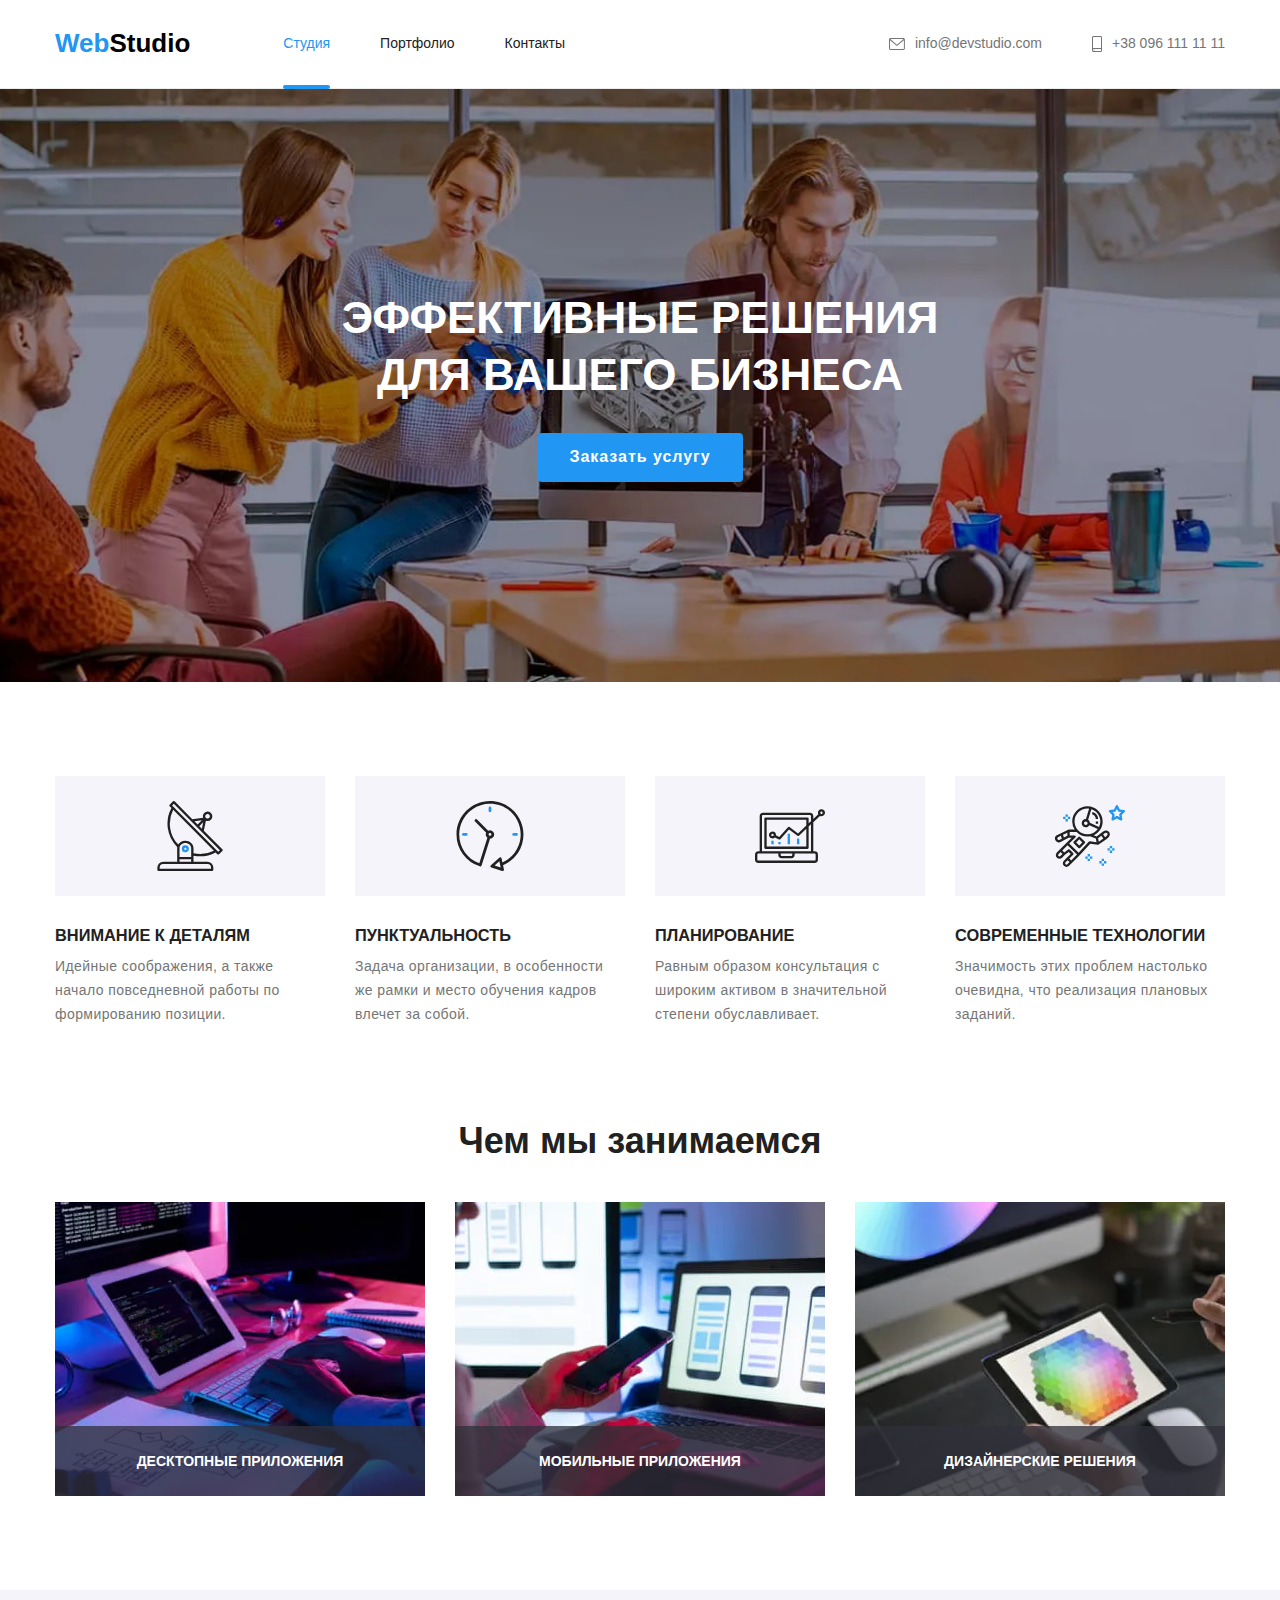
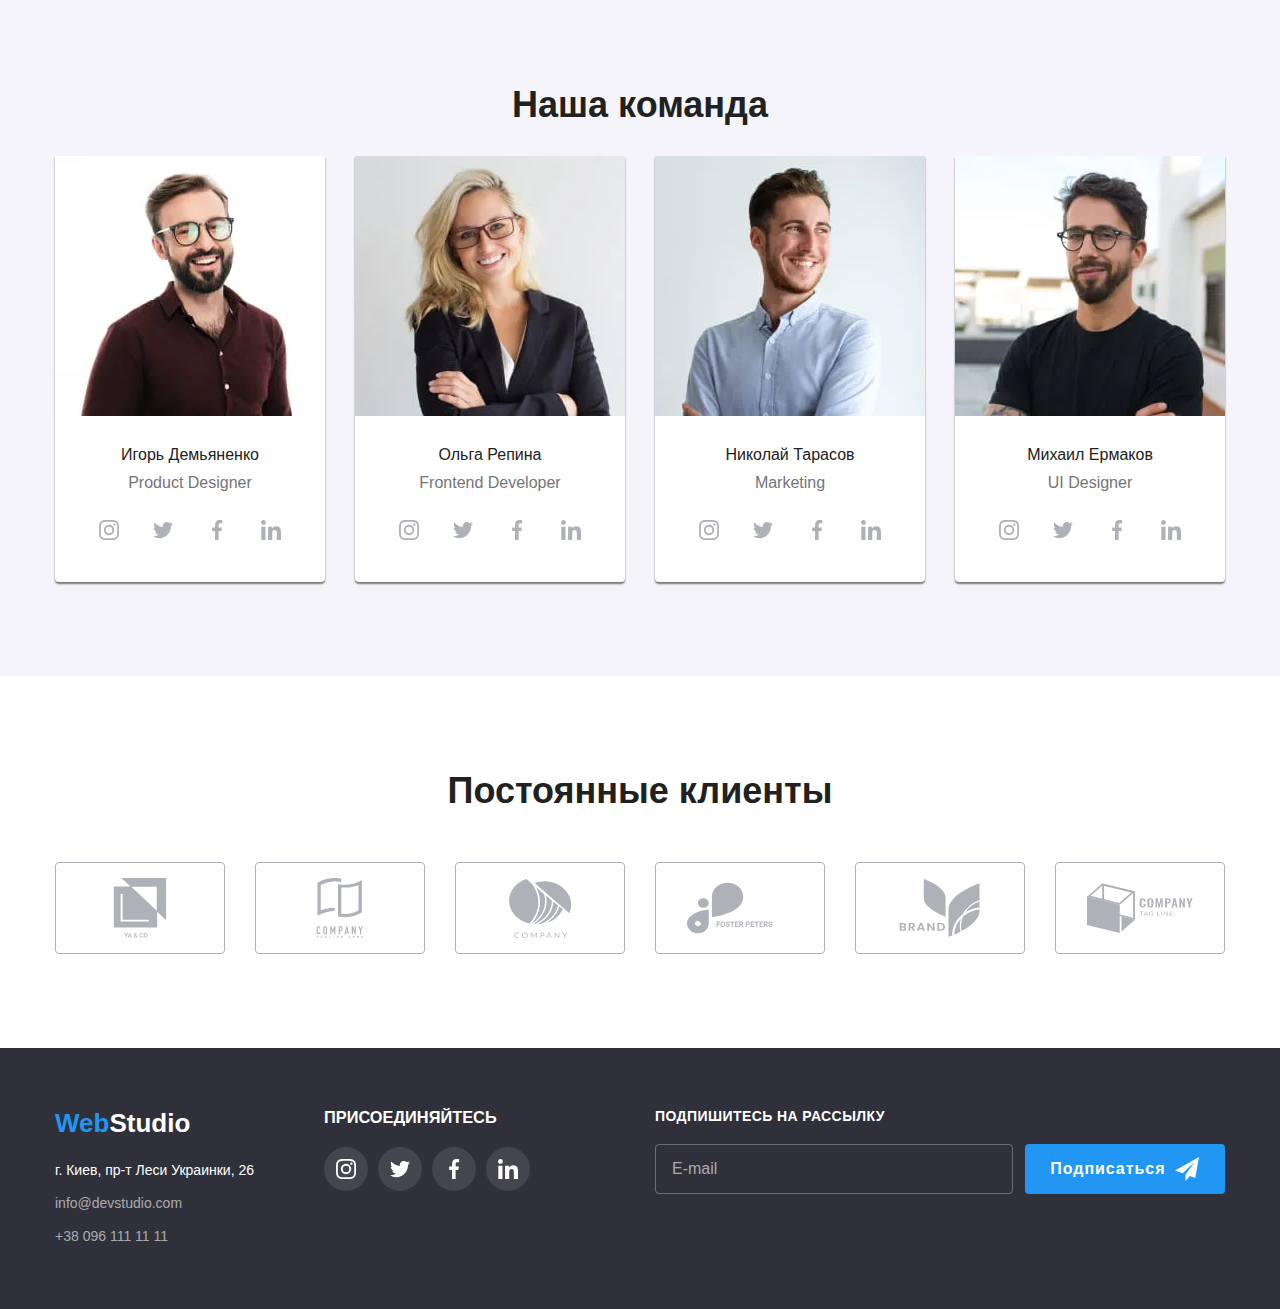
==== commit 5d58eb13: "portfolio-adaptive" ====
--- a/index.html
+++ b/index.html
@@ -12,7 +12,7 @@
 </head>
 <body data-body>
     <!-- Header -->
-    <!-- <header class="header width-website">
+    <header class="header width-website">
         <div class="container">
             <div class="header__inner">
                 <a class="logo" href="./index.html" lang="en"><span class="logo__part">Web</span>Studio</a>
@@ -49,7 +49,7 @@
                 </ul>
             </div>
         </div>
-    </header> -->
+    </header>
 
     <!-- Main -->
     <main class="main-contant">
@@ -65,57 +65,6 @@
                     <button class="intro__btn btn" type="button" data-modal-open>
                         Заказать услугу
                     </button>
-                </div>
-            </div>
-            
-            <!-- Modal window -->
-            <div class="backdrop is-hidden" data-modal>
-                <div class="modal">
-                    <button class="modal__btn-close" type="button" data-modal-close>
-                        <svg class="modal__icon-close" width="18" height="18">
-                            <use href="./images/icons.svg#icon-close-black"></use>
-                        </svg>
-                    </button>
-                    <form class="feedback" name="form-contact-modal">
-                        <strong class="feedback__title">Оставьте свои данные, мы вам перезвоним</strong>
-                        <label class="feedback__group">
-                            <span class="feedback__label">Имя</span>
-                            <input class="feedback__field" type="text" name="name">
-                            <svg class="feedback__icon-field" width="18" height="18">
-                                <use href="./images/icons.svg#icon-person-modal"></use>
-                            </svg>
-                        </label>
-                        <label class="feedback__group">
-                            <span class="feedback__label">Телефон</span>
-                            <input class="feedback__field" type="tel" name="number-phone">
-                            <svg class="feedback__icon-field" width="18" height="18">
-                                <use href="./images/icons.svg#icon-phone-modal"></use>
-                            </svg>
-                        </label>
-                        <label class="feedback__group">
-                            <span class="feedback__label">Почта</span>
-                            <input class="feedback__field" type="email" name="email">
-                            <svg class="feedback__icon-field" width="18" height="18">
-                                <use href="./images/icons.svg#icon-email-modal"></use>
-                            </svg>
-                        </label>
-                        <label class="feedback__group">
-                            <span class="feedback__label">Комментарий</span>
-                            <textarea class="feedback__textarea" name="user-message" placeholder="Введите текст"></textarea>
-                        </label>
-                        <label class="feedback__group">
-                            <input class="feedback__checkbox visually-hidden" type="checkbox" name="agree">
-                            <span class="feedback__checkbox-custom">
-                                <svg class="feedback__checkbox-icon" width="16" height="15">
-                                    <use href="./images/icons.svg#icon-v-modal"></use>
-                                </svg>
-                            </span>                              
-                            <span class="feedback__label-checkbox">
-                                Соглашаюсь с рассылкой и принимаю <a class="agree-link" href="#">Условия договора</a>
-                            </span>
-                        </label>
-                        <button class="feedback__btn btn">Отправить</button>
-                    </form>                 
                 </div>
             </div>
         </section>
@@ -685,6 +634,61 @@
             </div>
         </div>
     </footer>
+
+     <!-- Modal window -->
+                    
+     <div class="backdrop is-hidden" data-modal>
+        <div class="modal">
+            <div class="modal__inner">
+                <button class="modal__btn-close" type="button" data-modal-close>
+                    <svg class="modal__icon-close" width="18" height="18">
+                        <use href="./images/icons.svg#icon-close-black"></use>
+                    </svg>
+                </button>
+                <form class="feedback" name="form-contact-modal">
+                    <strong class="feedback__title">Оставьте свои данные, мы вам перезвоним</strong>
+                    <label class="feedback__group">
+                        <span class="feedback__label">Имя</span>
+                        <input class="feedback__field" type="text" name="name">
+                        <svg class="feedback__icon-field" width="18" height="18">
+                            <use href="./images/icons.svg#icon-person-modal"></use>
+                        </svg>
+                    </label>
+                    <label class="feedback__group">
+                        <span class="feedback__label">Телефон</span>
+                        <input class="feedback__field" type="tel" name="number-phone">
+                        <svg class="feedback__icon-field" width="18" height="18">
+                            <use href="./images/icons.svg#icon-phone-modal"></use>
+                        </svg>
+                    </label>
+                    <label class="feedback__group">
+                        <span class="feedback__label">Почта</span>
+                        <input class="feedback__field" type="email" name="email">
+                        <svg class="feedback__icon-field" width="18" height="18">
+                            <use href="./images/icons.svg#icon-email-modal"></use>
+                        </svg>
+                    </label>
+                    <label class="feedback__group">
+                        <span class="feedback__label">Комментарий</span>
+                        <textarea class="feedback__textarea" name="user-message" placeholder="Введите текст"></textarea>
+                    </label>
+                    <label class="feedback__group">
+                        <input class="feedback__checkbox visually-hidden" type="checkbox" name="agree">
+                        <span class="feedback__checkbox-custom">
+                            <svg class="feedback__checkbox-icon" width="16" height="15">
+                                <use href="./images/icons.svg#icon-v-modal"></use>
+                            </svg>
+                        </span>                              
+                        <span class="feedback__label-checkbox">
+                            Соглашаюсь с рассылкой и принимаю <a class="agree-link" href="#">Условия договора</a>
+                        </span>
+                    </label>
+                    <button class="feedback__btn btn">Отправить</button>
+                </form>                 
+            </div>
+        </div>     
+    </div>
+
     <script src="./js/modal.js"></script>
 </body>
 </html>--- a/css/main.min.css
+++ b/css/main.min.css
@@ -1 +1 @@
-@font-face{font-family:"Roboto";font-style:normal;font-weight:400;src:url("../fonts/roboto-v30-latin-regular.eot");src:local(""),url("../fonts/roboto-v30-latin-regular.eot?#iefix") format("embedded-opentype"),url("../fonts/roboto-v30-latin-regular.woff2") format("woff2"),url("../fonts/roboto-v30-latin-regular.woff") format("woff"),url("../fonts/roboto-v30-latin-regular.ttf") format("truetype"),url("../fonts/roboto-v30-latin-regular.svg#Roboto") format("svg")}@font-face{font-family:"Roboto";font-style:normal;font-weight:500;src:url("../fonts/roboto-v30-latin-500.eot");src:local(""),url("../fonts/roboto-v30-latin-500.eot?#iefix") format("embedded-opentype"),url("../fonts/roboto-v30-latin-500.woff2") format("woff2"),url("../fonts/roboto-v30-latin-500.woff") format("woff"),url("../fonts/roboto-v30-latin-500.ttf") format("truetype"),url("../fonts/roboto-v30-latin-500.svg#Roboto") format("svg")}@font-face{font-family:"Roboto";font-style:normal;font-weight:700;src:url("../fonts/roboto-v30-latin-700.eot");src:local(""),url("../fonts/roboto-v30-latin-700.eot?#iefix") format("embedded-opentype"),url("../fonts/roboto-v30-latin-700.woff2") format("woff2"),url("../fonts/roboto-v30-latin-700.woff") format("woff"),url("../fonts/roboto-v30-latin-700.ttf") format("truetype"),url("../fonts/roboto-v30-latin-700.svg#Roboto") format("svg")}@font-face{font-family:"Roboto";font-style:normal;font-weight:900;src:url("../fonts/roboto-v30-latin-900.eot");src:local(""),url("../fonts/roboto-v30-latin-900.eot?#iefix") format("embedded-opentype"),url("../fonts/roboto-v30-latin-900.woff2") format("woff2"),url("../fonts/roboto-v30-latin-900.woff") format("woff"),url("../fonts/roboto-v30-latin-900.ttf") format("truetype"),url("../fonts/roboto-v30-latin-900.svg#Roboto") format("svg")}@font-face{font-family:"Raleway";font-style:normal;font-weight:400;src:url("../fonts/raleway-v28-latin-regular.eot");src:local(""),url("../fonts/raleway-v28-latin-regular.eot?#iefix") format("embedded-opentype"),url("../fonts/raleway-v28-latin-regular.woff2") format("woff2"),url("../fonts/raleway-v28-latin-regular.woff") format("woff"),url("../fonts/raleway-v28-latin-regular.ttf") format("truetype"),url("../fonts/raleway-v28-latin-regular.svg#Raleway") format("svg")}@font-face{font-family:"Raleway";font-style:normal;font-weight:700;src:url("../fonts/raleway-v28-latin-700.eot");src:local(""),url("../fonts/raleway-v28-latin-700.eot?#iefix") format("embedded-opentype"),url("../fonts/raleway-v28-latin-700.woff2") format("woff2"),url("../fonts/raleway-v28-latin-700.woff") format("woff"),url("../fonts/raleway-v28-latin-700.ttf") format("truetype"),url("../fonts/raleway-v28-latin-700.svg#Raleway") format("svg")}:root{--color-main-text: #212121;--color-secondary-text: #757575;--color-theme: #2196F3;--color-btn-hover: #188CE8;--anim-link: 250ms cubic-bezier(0.4, 0, 0.2, 1);--font-general: "Roboto", sans-serif;--font-add: "Raleway", sans-serif}.visually-hidden{position:absolute;white-space:nowrap;width:1px;height:1px;overflow:hidden;border:0;padding:0;clip:rect(0 0 0 0);-webkit-clip-path:inset(50%);clip-path:inset(50%);margin:-1px}*,*:before,*:after{-webkit-box-sizing:border-box;box-sizing:border-box}h1,h2,h3,h4,h5,h6{margin:0;padding:0}p,li,ul,ol{margin:0;padding:0}input{border:none}img{display:block;width:100%;height:auto}body{font-family:"Roboto",sans-serif;font-size:14px;color:var(--color-main-text);margin:0}body.no-scroll{overflow:hidden}.list{list-style:none}.link-style{line-height:1.7;text-decoration:none;-webkit-transition:color var(--anim-link);transition:color var(--anim-link)}.link-style:hover{color:var(--color-theme)}.logo{font-size:24px;font-weight:bold;color:#000;text-decoration:none;font-family:"Raleway",sans-serif}@media screen and (min-width: 1200px){.logo{font-size:26px}}.logo__part{color:var(--color-theme)}.btn{font-size:16px;border:none;border-radius:4px;line-height:1.8;letter-spacing:.06em;cursor:pointer;font-family:inherit}.container{margin:0 auto;padding:0 15px;max-width:480px}@media screen and (min-width: 768px){.container{max-width:768px}}@media screen and (min-width: 1200px){.container{max-width:1200px}}.width-website{max-width:1600px;margin:0 auto}.backdrop{visibility:visible;pointer-events:initial;opacity:1;z-index:1000;position:fixed;width:100%;height:100%;top:0;left:0;background-color:rgba(0,0,0,.25)}.backdrop.is-hidden{visibility:hidden;pointer-events:none;opacity:0}.modal{position:absolute;left:50%;top:50%;-webkit-transform:translate(-50%, -50%);transform:translate(-50%, -50%);height:auto;width:528px;background-color:#fff;border-radius:4px;-webkit-box-shadow:0 3px 3px rgba(117,117,117,.5450980392);box-shadow:0 3px 3px rgba(117,117,117,.5450980392)}.modal__btn-close{position:absolute;top:8px;right:8px;background:none;border:1px solid rgba(0,0,0,.1);border-radius:50%;width:30px;height:30px;cursor:pointer;display:-webkit-box;display:-ms-flexbox;display:flex;-webkit-box-pack:center;-ms-flex-pack:center;justify-content:center;-webkit-box-align:center;-ms-flex-align:center;align-items:center;-webkit-transition:fill var(--anim-link);transition:fill var(--anim-link)}.modal__btn-close:hover .modal__icon-close{fill:var(--color-theme)}.overlay{position:absolute;left:0;top:0;height:100%;width:100%;display:-webkit-box;display:-ms-flexbox;display:flex;-webkit-box-align:center;-ms-flex-align:center;align-items:center;-webkit-box-pack:center;-ms-flex-pack:center;justify-content:center;padding:24px;background-color:rgba(33,149,243,.9098039216);-webkit-transform:translateY(100%);transform:translateY(100%);-webkit-transition:-webkit-transform var(--anim-link);transition:-webkit-transform var(--anim-link);transition:transform var(--anim-link);transition:transform var(--anim-link), -webkit-transform var(--anim-link)}.overlay__text{font-size:18px;line-height:1.5;color:#fff}.section-title{font-weight:bold;text-align:center;font-size:28px}@media screen and (min-width: 1200px){.section-title{font-size:36px}}.social{display:-webkit-box;display:-ms-flexbox;display:flex;-ms-flex-wrap:wrap;flex-wrap:wrap;gap:10px;width:206px}.social__item{width:44px}.social__link{display:-webkit-box;display:-ms-flexbox;display:flex;-webkit-box-align:center;-ms-flex-align:center;align-items:center;-webkit-box-pack:center;-ms-flex-pack:center;justify-content:center;width:44px;height:44px;border-radius:50%;-webkit-transition:background-color var(--anim-link);transition:background-color var(--anim-link)}.social__link:hover{background-color:var(--color-theme)}.contacts__icone{fill:currentColor;margin-right:10px}.contacts__item:last-child{margin:0}.contacts__address{line-height:1.7;font-style:normal;color:#fff}.feedback{padding:40px;display:-webkit-box;display:-ms-flexbox;display:flex;-webkit-box-orient:vertical;-webkit-box-direction:normal;-ms-flex-direction:column;flex-direction:column;-webkit-box-align:center;-ms-flex-align:center;align-items:center}.feedback__title{font-weight:700;font-size:20px;line-height:23px;text-align:center;letter-spacing:.03em;color:#212121;width:100%}.feedback__group{display:-webkit-inline-box;display:-ms-inline-flexbox;display:inline-flex;-webkit-box-orient:vertical;-webkit-box-direction:normal;-ms-flex-direction:column;flex-direction:column;width:100%;margin-bottom:10px;margin-top:18px;position:relative}.feedback__group:first-of-type{margin-top:30px}.feedback__group:last-of-type{margin-bottom:30px;margin-top:0}.feedback__label{font-weight:400;font-size:12px;line-height:14px;letter-spacing:.01em;color:var(--color-secondary-text);margin-bottom:4px;position:absolute;top:-18px;left:0}.feedback__field{height:40px;padding-left:40px;padding-right:12px;border:1px solid rgba(0,0,0,.2);border-radius:4px;outline:rgba(0,0,0,0);-webkit-transition:border-color var(--anim-link);transition:border-color var(--anim-link)}.feedback__field:focus{border-color:var(--color-theme)}.feedback__field:focus+.feedback__icon-field{fill:var(--color-theme)}.feedback__icon-field{fill:var(--color-main-text);position:absolute;top:50%;left:12px;-webkit-transform:translateY(-50%);transform:translateY(-50%);-webkit-transition:fill var(--anim-link);transition:fill var(--anim-link)}.feedback__textarea{height:120px;width:100%;border:1px solid rgba(0,0,0,.2);border-radius:4px;resize:none;padding:12px 16px;outline:rgba(0,0,0,0);-webkit-transition:border-color var(--anim-link);transition:border-color var(--anim-link)}.feedback__textarea:focus{border-color:var(--color-theme)}.feedback__textarea::-webkit-input-placeholder{font-family:"Roboto",sans-serif;font-size:14px;color:rgba(117,117,117,.5019607843)}.feedback__textarea::-moz-placeholder{font-family:"Roboto",sans-serif;font-size:14px;color:rgba(117,117,117,.5019607843)}.feedback__textarea:-ms-input-placeholder{font-family:"Roboto",sans-serif;font-size:14px;color:rgba(117,117,117,.5019607843)}.feedback__textarea::-ms-input-placeholder{font-family:"Roboto",sans-serif;font-size:14px;color:rgba(117,117,117,.5019607843)}.feedback__textarea::placeholder{font-family:"Roboto",sans-serif;font-size:14px;color:rgba(117,117,117,.5019607843)}.feedback__checkbox-custom{display:-webkit-inline-box;display:-ms-inline-flexbox;display:inline-flex;-webkit-box-pack:center;-ms-flex-pack:center;justify-content:center;-webkit-box-align:center;-ms-flex-align:center;align-items:center;width:16px;height:15px;outline:2px solid var(--color-main-text);outline-offset:-2px;border-radius:3px;position:absolute;top:50%;-webkit-transform:translateY(-50%);transform:translateY(-50%);left:15px;cursor:pointer}.feedback__checkbox-icon{fill:#fff}.feedback__checkbox:focus+.feedback__checkbox-custom{outline-color:var(--color-theme)}.feedback__checkbox:checked+.feedback__checkbox-custom{background-color:var(--color-theme);outline-color:var(--color-theme)}.feedback__label-checkbox{padding-left:23px;text-align:center;font-weight:400;line-height:24px;letter-spacing:.03em;color:var(--color-secondary-text);cursor:pointer}.feedback__btn{width:200px;height:50px;display:-webkit-inline-box;display:-ms-inline-flexbox;display:inline-flex;-webkit-box-pack:center;-ms-flex-pack:center;justify-content:center;-webkit-box-align:center;-ms-flex-align:center;align-items:center;background-color:var(--color-theme);color:#fff;font-weight:700}.agree-link{color:var(--color-theme);-webkit-transition:color var(--anim-link);transition:color var(--anim-link)}.agree-link:hover{color:var(--color-btn-hover)}.header{border-bottom:1px solid #ececec}.header__inner{display:-webkit-box;display:-ms-flexbox;display:flex;-webkit-box-align:center;-ms-flex-align:center;align-items:center}.nav{margin-left:93px}.nav__list{display:-webkit-box;display:-ms-flexbox;display:flex;-ms-flex-wrap:wrap;flex-wrap:wrap}.nav__item{margin-right:50px}.nav__item:last-child{margin:0}.nav__link{color:var(--color-main-text);padding:33px 0;position:relative}.nav__link.current-link{color:var(--color-theme)}.nav__link.current-link::after{content:"";position:absolute;bottom:-5px;left:0;width:100%;height:4px;border-radius:2px;background-color:var(--color-theme)}.header__address{margin-left:auto;display:-webkit-box;display:-ms-flexbox;display:flex;-webkit-box-align:center;-ms-flex-align:center;align-items:center}.contacts__item--right{margin-right:50px}.contacts__link--header{color:var(--color-secondary-text);padding:32px 0;display:-webkit-box;display:-ms-flexbox;display:flex;-webkit-box-align:center;-ms-flex-align:center;align-items:center;font-weight:500}.intro{background-color:#2f303a;padding:118px 0;background-repeat:no-repeat;background-position:center;background-size:cover;background-image:url(../images/intro/intro_mob.jpg)}@media(min-device-pixel-ratio: 2),(-webkit-min-device-pixel-ratio: 2),(min-resolution: 192dpi),(min-resolution: 2dppx){.intro{background-image:url(../images/intro/intro_mob@2x.jpg)}}@media screen and (min-width: 768px){.intro{background-image:url(../images/intro/intro_tab.jpg)}}@media screen and (min-width: 768px)and (min-device-pixel-ratio: 2),screen and (min-width: 768px)and (-webkit-min-device-pixel-ratio: 2),screen and (min-width: 768px)and (min-resolution: 192dpi),screen and (min-width: 768px)and (min-resolution: 2dppx){.intro{background-image:url(../images/intro/intro_tab@2x.jpg)}}@media screen and (min-width: 1200px){.intro{background-image:url(../images/intro/intro_desk.jpg);padding:200px 0}}@media screen and (min-width: 1200px)and (min-device-pixel-ratio: 2),screen and (min-width: 1200px)and (-webkit-min-device-pixel-ratio: 2),screen and (min-width: 1200px)and (min-resolution: 192dpi),screen and (min-width: 1200px)and (min-resolution: 2dppx){.intro{background-image:url(../images/intro/intro_desk@2x.jpg)}}.intro__inner{text-align:center}.intro__title-box{width:100%;display:-webkit-box;display:-ms-flexbox;display:flex;-webkit-box-pack:center;-ms-flex-pack:center;justify-content:center;margin-bottom:30px}.intro__title{font-size:26px;line-height:1.3;font-weight:700;text-transform:uppercase;width:650px;text-align:center;color:#fff}@media screen and (min-width: 768px){.intro__title{font-size:28px}}@media screen and (min-width: 1200px){.intro__title{font-size:44px}}.intro__btn{color:#fff;font-weight:bold;background-color:var(--color-theme);padding:10px 32px;-webkit-transition:background-color var(--anim-link);transition:background-color var(--anim-link)}.intro__btn:hover{background-color:var(--color-btn-hover)}.esplly{padding:60px 0}@media screen and (min-width: 1200px){.esplly{padding:94px 0}}@media screen and (min-width: 768px){.esplly__list{display:-webkit-box;display:-ms-flexbox;display:flex;-ms-flex-wrap:wrap;flex-wrap:wrap;margin:-15px}}@media screen and (min-width: 768px){.esplly__item{width:calc((100% - 60px)/2);margin:15px}}@media screen and (min-width: 1200px){.esplly__item{width:calc((100% - 120px)/4)}}@media screen and (max-width: 767px){.esplly__item:not(:last-child){margin-bottom:30px}}.esplly__icon-box{width:100%;height:120px;background-color:#f5f4fa;text-align:center;margin-bottom:30px;display:-webkit-box;display:-ms-flexbox;display:flex;-webkit-box-pack:center;-ms-flex-pack:center;justify-content:center;-webkit-box-align:center;-ms-flex-align:center;align-items:center}.esplly__title{font-weight:bold;text-transform:uppercase;margin-bottom:10px}@media screen and (max-width: 767px){.esplly__title{text-align:center}}.esplly__text{line-height:1.7;letter-spacing:.03em;color:var(--color-secondary-text)}.about{padding-bottom:94px}@media screen and (max-width: 1199px){.about{display:none}}.about__list{display:-webkit-box;display:-ms-flexbox;display:flex;-ms-flex-wrap:wrap;flex-wrap:wrap}.about__item{width:calc((100% - 60px)/3);margin-right:30px;position:relative}.about__item:nth-child(3n){margin-right:0}.about__title{margin-bottom:40px}.about__img{display:block}.about__text-box{position:absolute;bottom:0;left:0;width:100%;height:70px;background-color:rgba(47,48,58,.7568627451);display:-webkit-box;display:-ms-flexbox;display:flex;-webkit-box-pack:center;-ms-flex-pack:center;justify-content:center;-webkit-box-align:center;-ms-flex-align:center;align-items:center}.about__text{font-weight:bold;text-transform:uppercase;color:#fff}.team{background-color:#f5f4fa;padding:60px 0}@media screen and (min-width: 1200px){.team{padding:94px 0}}.team__title{margin-bottom:30px}.team__list{margin:0 auto}@media screen and (min-width: 768px){.team__list{display:-webkit-box;display:-ms-flexbox;display:flex;-ms-flex-wrap:wrap;flex-wrap:wrap;margin:-15px}}.team__item{background-color:#fff;text-align:center;border-radius:0 0 4px 4px;-webkit-box-shadow:0 2px 2px #757575;box-shadow:0 2px 2px #757575;margin-bottom:10px}@media screen and (min-width: 768px){.team__item{width:calc((100% - 60px)/2);margin:15px}}@media screen and (min-width: 1200px){.team__item{width:calc((100% - 120px)/4)}}@media screen and (max-width: 767px){.team__item:not(:last-child){margin-bottom:30px}}.team__info-box{padding:30px;display:-webkit-box;display:-ms-flexbox;display:flex;-ms-flex-wrap:wrap;flex-wrap:wrap;-webkit-box-pack:center;-ms-flex-pack:center;justify-content:center}.team__name{font-size:16px;font-weight:500;color:var(--color-main-text);margin-bottom:10px;width:100%}.team__profes{font-size:16px;color:var(--color-secondary-text);margin-bottom:16px;width:100%}.social__icon--grey{fill:#afb1b8;-webkit-transition:fill var(--anim-link);transition:fill var(--anim-link)}.social__link:hover .social__icon--grey{fill:#fff}.clients{padding:60px 0}@media screen and (min-width: 1200px){.clients{padding:94px 0}}.clients__title{margin-bottom:30px}@media screen and (min-width: 1200px){.clients__title{margin-bottom:50px}}.clients__list{display:-webkit-box;display:-ms-flexbox;display:flex;-ms-flex-wrap:wrap;flex-wrap:wrap;margin:-15px}.clients__item{width:calc((100% - 60px)/2);margin:15px}@media screen and (min-width: 768px){.clients__item{width:calc((100% - 90px)/3)}}@media screen and (min-width: 1200px){.clients__item{width:calc((100% - 180px)/6)}}.clients__link{display:-webkit-box;display:-ms-flexbox;display:flex;-webkit-box-pack:center;-ms-flex-pack:center;justify-content:center;-webkit-box-align:center;-ms-flex-align:center;align-items:center;width:210px;height:92px;border:1px solid #afb1b8;border-radius:4px;-webkit-transition:border-color var(--anim-link);transition:border-color var(--anim-link)}@media screen and (min-width: 768px){.clients__link{width:226px}}@media screen and (min-width: 1200px){.clients__link{width:170px}}.clients__icon{fill:#afb1b8;-webkit-transition:fill var(--anim-link);transition:fill var(--anim-link)}.clients__link:hover{border-color:var(--color-theme)}.clients__link:hover .clients__icon{fill:var(--color-theme)}.portfolio{padding:94px 0 64px 0}.portfolio__btn-list{display:-webkit-box;display:-ms-flexbox;display:flex;-webkit-box-pack:center;-ms-flex-pack:center;justify-content:center}.portfolio__btn-item{margin:0 4px}.portfolio__item{margin-bottom:34px}.portfolio__btn{line-height:1.6;color:var(--color-main-text);background-color:#f5f4fa;padding:6px 22px;cursor:pointer;font-family:inherit;font-weight:500;-webkit-transition-property:background-color,color,-webkit-box-shadow;transition-property:background-color,color,-webkit-box-shadow;transition-property:background-color,color,box-shadow;transition-property:background-color,color,box-shadow,-webkit-box-shadow;-webkit-transition-duration:250ms;transition-duration:250ms;-webkit-transition-timing-function:var(--anim-link);transition-timing-function:var(--anim-link)}.portfolio__btn:hover{background-color:var(--color-theme);color:#fff;-webkit-box-shadow:0 3px 3px rgba(117,117,117,.5450980392);box-shadow:0 3px 3px rgba(117,117,117,.5450980392)}.portfolio__btn.current-btn{background-color:var(--color-theme);color:#fff;-webkit-box-shadow:0 3px 3px rgba(117,117,117,.5450980392);box-shadow:0 3px 3px rgba(117,117,117,.5450980392)}.portfolio__card-list{display:-webkit-box;display:-ms-flexbox;display:flex;-ms-flex-wrap:wrap;flex-wrap:wrap}.portfolio__card-item{width:calc((100% - 60px)/3);margin-right:30px;margin-bottom:30px;-webkit-transition:-webkit-box-shadow var(--anim-link);transition:-webkit-box-shadow var(--anim-link);transition:box-shadow var(--anim-link);transition:box-shadow var(--anim-link), -webkit-box-shadow var(--anim-link)}.portfolio__card-item:nth-child(3n){margin-right:0}.portfolio__card-item:hover{-webkit-box-shadow:1px 2px 4px 1px #afb1b8;box-shadow:1px 2px 4px 1px #afb1b8;cursor:pointer}.portfolio__img-box{width:100%;position:relative;overflow:hidden}.portfolio__img{width:100%;height:auto;display:block}.portfolio__card-item:hover .overlay{-webkit-transform:translateY(0);transform:translateY(0)}.portfolio__contant{border-bottom:1px solid #eee;border-left:1px solid #eee;border-right:1px solid #eee;padding:20px 24px}.portfolio__titel{font-size:18px;line-height:2;font-weight:bold;margin-bottom:4px}.portfolio__text{font-size:16px;line-height:1.8;color:var(--color-secondary-text)}.footer{background-color:#2f303a;padding:60px 0}@media screen and (min-width: 768px){.footer__list{display:-webkit-box;display:-ms-flexbox;display:flex;-ms-flex-wrap:wrap;flex-wrap:wrap;-webkit-box-pack:center;-ms-flex-pack:center;justify-content:center}}@media screen and (min-width: 768px)and (max-width: 1199px){.footer__item{width:50%}}@media screen and (max-width: 1199px){.footer__item{text-align:center;display:-webkit-box;display:-ms-flexbox;display:flex;-webkit-box-orient:vertical;-webkit-box-direction:normal;-ms-flex-direction:column;flex-direction:column;-webkit-box-align:center;-ms-flex-align:center;align-items:center}}@media screen and (max-width: 1199px){.footer__item:not(:last-child){margin-bottom:60px}}@media screen and (min-width: 1200px){.footer__item:first-child{margin-right:70px}}@media screen and (min-width: 1200px){.footer__item:last-child{margin-left:auto}}.logo--white{color:#fff;padding:0}.contacts--top{margin-top:20px}.contacts__item--bottom{margin-bottom:9px}.contacts__link--footer{font-style:normal;color:rgba(255,255,255,.6)}.footer__title-social{text-transform:uppercase;color:#fff;font-weight:bold;margin-bottom:20px}.social__icon--white{fill:#fff}.social__link--grey{background-color:rgba(255,255,255,.1)}.social__link--grey:hover{background-color:var(--color-theme)}.subscribe{width:100%}@media screen and (min-width: 768px)and (max-width: 1199px){.subscribe{width:450px}}@media screen and (max-width: 1199px){.subscribe{display:-webkit-box;display:-ms-flexbox;display:flex;-webkit-box-orient:vertical;-webkit-box-direction:normal;-ms-flex-direction:column;flex-direction:column;-webkit-box-align:center;-ms-flex-align:center;align-items:center}}@media screen and (min-width: 1200px){.subscribe{width:570px}}.subscribe__group{width:100%}.subscribe__label{font-weight:bold;color:#fff;letter-spacing:.03em;text-transform:uppercase;line-height:1.15}.subscribe__field{background-color:rgba(0,0,0,0);border:1px solid rgba(255,255,255,.3);border-radius:4px;height:50px;width:100%;padding:0 16px;outline:rgba(0,0,0,0);color:#fff;-webkit-transition:border-color var(--anim-link);transition:border-color var(--anim-link)}@media screen and (max-width: 1199px){.subscribe__field{margin:20px 0}}@media screen and (min-width: 1200px){.subscribe__field{width:358px;margin:20px 8px 0 0}}.subscribe__field:focus{border-color:var(--color-theme)}.subscribe__field::-webkit-input-placeholder{font-size:16px;line-height:1.25;color:rgba(255,255,255,.6)}.subscribe__field::-moz-placeholder{font-size:16px;line-height:1.25;color:rgba(255,255,255,.6)}.subscribe__field:-ms-input-placeholder{font-size:16px;line-height:1.25;color:rgba(255,255,255,.6)}.subscribe__field::-ms-input-placeholder{font-size:16px;line-height:1.25;color:rgba(255,255,255,.6)}.subscribe__field::placeholder{font-size:16px;line-height:1.25;color:rgba(255,255,255,.6)}.subscribe__btn{background-color:var(--color-theme);display:-webkit-inline-box;display:-ms-inline-flexbox;display:inline-flex;-webkit-box-pack:center;-ms-flex-pack:center;justify-content:center;-webkit-box-align:center;-ms-flex-align:center;align-items:center;height:50px;width:200px;-webkit-transition:background-color var(--anim-link);transition:background-color var(--anim-link)}.subscribe__btn:hover{background-color:var(--color-btn-hover)}.subscribe__btn-text{color:#fff;font-weight:700;margin-right:10px}.subscribe__btn-icon{fill:#fff}/*# sourceMappingURL=main.min.css.map */+@font-face{font-family:"Roboto";font-style:normal;font-weight:400;src:url("../fonts/roboto-v30-latin-regular.eot");src:local(""),url("../fonts/roboto-v30-latin-regular.eot?#iefix") format("embedded-opentype"),url("../fonts/roboto-v30-latin-regular.woff2") format("woff2"),url("../fonts/roboto-v30-latin-regular.woff") format("woff"),url("../fonts/roboto-v30-latin-regular.ttf") format("truetype"),url("../fonts/roboto-v30-latin-regular.svg#Roboto") format("svg")}@font-face{font-family:"Roboto";font-style:normal;font-weight:500;src:url("../fonts/roboto-v30-latin-500.eot");src:local(""),url("../fonts/roboto-v30-latin-500.eot?#iefix") format("embedded-opentype"),url("../fonts/roboto-v30-latin-500.woff2") format("woff2"),url("../fonts/roboto-v30-latin-500.woff") format("woff"),url("../fonts/roboto-v30-latin-500.ttf") format("truetype"),url("../fonts/roboto-v30-latin-500.svg#Roboto") format("svg")}@font-face{font-family:"Roboto";font-style:normal;font-weight:700;src:url("../fonts/roboto-v30-latin-700.eot");src:local(""),url("../fonts/roboto-v30-latin-700.eot?#iefix") format("embedded-opentype"),url("../fonts/roboto-v30-latin-700.woff2") format("woff2"),url("../fonts/roboto-v30-latin-700.woff") format("woff"),url("../fonts/roboto-v30-latin-700.ttf") format("truetype"),url("../fonts/roboto-v30-latin-700.svg#Roboto") format("svg")}@font-face{font-family:"Roboto";font-style:normal;font-weight:900;src:url("../fonts/roboto-v30-latin-900.eot");src:local(""),url("../fonts/roboto-v30-latin-900.eot?#iefix") format("embedded-opentype"),url("../fonts/roboto-v30-latin-900.woff2") format("woff2"),url("../fonts/roboto-v30-latin-900.woff") format("woff"),url("../fonts/roboto-v30-latin-900.ttf") format("truetype"),url("../fonts/roboto-v30-latin-900.svg#Roboto") format("svg")}@font-face{font-family:"Raleway";font-style:normal;font-weight:400;src:url("../fonts/raleway-v28-latin-regular.eot");src:local(""),url("../fonts/raleway-v28-latin-regular.eot?#iefix") format("embedded-opentype"),url("../fonts/raleway-v28-latin-regular.woff2") format("woff2"),url("../fonts/raleway-v28-latin-regular.woff") format("woff"),url("../fonts/raleway-v28-latin-regular.ttf") format("truetype"),url("../fonts/raleway-v28-latin-regular.svg#Raleway") format("svg")}@font-face{font-family:"Raleway";font-style:normal;font-weight:700;src:url("../fonts/raleway-v28-latin-700.eot");src:local(""),url("../fonts/raleway-v28-latin-700.eot?#iefix") format("embedded-opentype"),url("../fonts/raleway-v28-latin-700.woff2") format("woff2"),url("../fonts/raleway-v28-latin-700.woff") format("woff"),url("../fonts/raleway-v28-latin-700.ttf") format("truetype"),url("../fonts/raleway-v28-latin-700.svg#Raleway") format("svg")}:root{--color-main-text: #212121;--color-secondary-text: #757575;--color-theme: #2196F3;--color-btn-hover: #188CE8;--anim-link: 250ms cubic-bezier(0.4, 0, 0.2, 1);--font-general: "Roboto", sans-serif;--font-add: "Raleway", sans-serif}.visually-hidden{position:absolute;white-space:nowrap;width:1px;height:1px;overflow:hidden;border:0;padding:0;clip:rect(0 0 0 0);-webkit-clip-path:inset(50%);clip-path:inset(50%);margin:-1px}*,*:before,*:after{-webkit-box-sizing:border-box;box-sizing:border-box}h1,h2,h3,h4,h5,h6{margin:0;padding:0}p,li,ul,ol{margin:0;padding:0}input{border:none}img{display:block;width:100%;height:auto}body{font-family:"Roboto",sans-serif;font-size:14px;color:var(--color-main-text);margin:0}body.no-scroll{overflow:hidden}.list{list-style:none}.link-style{line-height:1.7;text-decoration:none;-webkit-transition:color var(--anim-link);transition:color var(--anim-link)}.link-style:hover{color:var(--color-theme)}.logo{font-size:24px;font-weight:bold;color:#000;text-decoration:none;font-family:"Raleway",sans-serif}@media screen and (min-width: 1200px){.logo{font-size:26px}}.logo__part{color:var(--color-theme)}.btn{font-size:16px;border:none;border-radius:4px;line-height:1.8;letter-spacing:.06em;cursor:pointer;font-family:inherit}.container{margin:0 auto;padding:0 15px;max-width:480px}@media screen and (min-width: 768px){.container{max-width:768px}}@media screen and (min-width: 1200px){.container{max-width:1200px}}.width-website{max-width:1600px;margin:0 auto}.backdrop{position:fixed;visibility:visible;pointer-events:initial;opacity:1;z-index:1000;width:100%;height:100%;top:0;left:0;background-color:rgba(0,0,0,.25);overflow:auto}@media screen and (max-width: 479px){.backdrop{display:-webkit-box;display:-ms-flexbox;display:flex;-webkit-box-pack:center;-ms-flex-pack:center;justify-content:center;-webkit-box-align:center;-ms-flex-align:center;align-items:center}}.backdrop.is-hidden{visibility:hidden;pointer-events:none;opacity:0}.modal{width:100%;height:100%}.modal__inner{height:auto;background-color:#fff;border-radius:4px;-webkit-box-shadow:0 3px 3px rgba(117,117,117,.5450980392);box-shadow:0 3px 3px rgba(117,117,117,.5450980392);width:95%;position:relative}@media screen and (min-width: 480px){.modal{position:absolute;left:50%;top:50%;-webkit-transform:translate(-50%, -50%);transform:translate(-50%, -50%)}}@media screen and (min-width: 480px)and (max-width: 1199px){.modal{width:450px}}@media screen and (min-width: 1200px){.modal{width:528px}}.modal__btn-close{position:absolute;top:8px;right:8px;background:none;border:1px solid rgba(0,0,0,.1);border-radius:50%;width:30px;height:30px;cursor:pointer;display:-webkit-box;display:-ms-flexbox;display:flex;-webkit-box-pack:center;-ms-flex-pack:center;justify-content:center;-webkit-box-align:center;-ms-flex-align:center;align-items:center;-webkit-transition:fill var(--anim-link);transition:fill var(--anim-link)}.modal__btn-close:hover .modal__icon-close{fill:var(--color-theme)}.overlay{position:absolute;left:0;top:0;height:100%;width:100%;display:-webkit-box;display:-ms-flexbox;display:flex;-webkit-box-align:center;-ms-flex-align:center;align-items:center;-webkit-box-pack:center;-ms-flex-pack:center;justify-content:center;padding:24px;background-color:rgba(33,149,243,.9098039216);-webkit-transform:translateY(100%);transform:translateY(100%);-webkit-transition:-webkit-transform var(--anim-link);transition:-webkit-transform var(--anim-link);transition:transform var(--anim-link);transition:transform var(--anim-link), -webkit-transform var(--anim-link)}.overlay__text{font-size:18px;line-height:1.5;color:#fff}.section-title{font-weight:bold;text-align:center;font-size:28px}@media screen and (min-width: 1200px){.section-title{font-size:36px}}.social{display:-webkit-box;display:-ms-flexbox;display:flex;-ms-flex-wrap:wrap;flex-wrap:wrap;gap:10px;width:206px}.social__item{width:44px}.social__link{display:-webkit-box;display:-ms-flexbox;display:flex;-webkit-box-align:center;-ms-flex-align:center;align-items:center;-webkit-box-pack:center;-ms-flex-pack:center;justify-content:center;width:44px;height:44px;border-radius:50%;-webkit-transition:background-color var(--anim-link);transition:background-color var(--anim-link)}.social__link:hover{background-color:var(--color-theme)}.contacts__icone{fill:currentColor;margin-right:10px}.contacts__item:last-child{margin:0}.contacts__address{line-height:1.7;font-style:normal;color:#fff}.feedback{padding:40px;display:-webkit-box;display:-ms-flexbox;display:flex;-webkit-box-orient:vertical;-webkit-box-direction:normal;-ms-flex-direction:column;flex-direction:column;-webkit-box-align:center;-ms-flex-align:center;align-items:center}.feedback__title{font-weight:700;font-size:20px;line-height:23px;text-align:center;letter-spacing:.03em;color:#212121;width:100%}.feedback__group{display:-webkit-inline-box;display:-ms-inline-flexbox;display:inline-flex;-webkit-box-orient:vertical;-webkit-box-direction:normal;-ms-flex-direction:column;flex-direction:column;width:100%;margin-bottom:10px;margin-top:18px;position:relative}.feedback__group:first-of-type{margin-top:30px}.feedback__group:last-of-type{margin-bottom:30px;margin-top:0}.feedback__label{font-weight:400;font-size:12px;line-height:14px;letter-spacing:.01em;color:var(--color-secondary-text);margin-bottom:4px;position:absolute;top:-18px;left:0}.feedback__field{height:40px;padding-left:40px;padding-right:12px;border:1px solid rgba(0,0,0,.2);border-radius:4px;outline:rgba(0,0,0,0);-webkit-transition:border-color var(--anim-link);transition:border-color var(--anim-link)}.feedback__field:focus{border-color:var(--color-theme)}.feedback__field:focus+.feedback__icon-field{fill:var(--color-theme)}.feedback__icon-field{fill:var(--color-main-text);position:absolute;top:50%;left:12px;-webkit-transform:translateY(-50%);transform:translateY(-50%);-webkit-transition:fill var(--anim-link);transition:fill var(--anim-link)}.feedback__textarea{height:120px;width:100%;border:1px solid rgba(0,0,0,.2);border-radius:4px;resize:none;padding:12px 16px;outline:rgba(0,0,0,0);-webkit-transition:border-color var(--anim-link);transition:border-color var(--anim-link)}.feedback__textarea:focus{border-color:var(--color-theme)}.feedback__textarea::-webkit-input-placeholder{font-family:"Roboto",sans-serif;font-size:14px;color:rgba(117,117,117,.5019607843)}.feedback__textarea::-moz-placeholder{font-family:"Roboto",sans-serif;font-size:14px;color:rgba(117,117,117,.5019607843)}.feedback__textarea:-ms-input-placeholder{font-family:"Roboto",sans-serif;font-size:14px;color:rgba(117,117,117,.5019607843)}.feedback__textarea::-ms-input-placeholder{font-family:"Roboto",sans-serif;font-size:14px;color:rgba(117,117,117,.5019607843)}.feedback__textarea::placeholder{font-family:"Roboto",sans-serif;font-size:14px;color:rgba(117,117,117,.5019607843)}.feedback__checkbox-custom{display:-webkit-inline-box;display:-ms-inline-flexbox;display:inline-flex;-webkit-box-pack:center;-ms-flex-pack:center;justify-content:center;-webkit-box-align:center;-ms-flex-align:center;align-items:center;width:16px;height:15px;outline:2px solid var(--color-main-text);outline-offset:-2px;border-radius:3px;position:absolute;top:50%;-webkit-transform:translateY(-50%);transform:translateY(-50%);left:0;cursor:pointer}@media screen and (min-width: 1200px){.feedback__checkbox-custom{left:15px}}.feedback__checkbox-icon{fill:#fff}.feedback__checkbox:focus+.feedback__checkbox-custom{outline-color:var(--color-theme)}.feedback__checkbox:checked+.feedback__checkbox-custom{background-color:var(--color-theme);outline-color:var(--color-theme)}.feedback__label-checkbox{padding-left:23px;text-align:center;font-weight:400;line-height:24px;letter-spacing:.03em;color:var(--color-secondary-text);cursor:pointer;font-size:12px}@media screen and (min-width: 1200px){.feedback__label-checkbox{padding-left:23px;font-size:14px}}.feedback__btn{width:200px;height:50px;display:-webkit-inline-box;display:-ms-inline-flexbox;display:inline-flex;-webkit-box-pack:center;-ms-flex-pack:center;justify-content:center;-webkit-box-align:center;-ms-flex-align:center;align-items:center;background-color:var(--color-theme);color:#fff;font-weight:700}.agree-link{color:var(--color-theme);-webkit-transition:color var(--anim-link);transition:color var(--anim-link)}.agree-link:hover{color:var(--color-btn-hover)}.header{border-bottom:1px solid #ececec}.header__inner{display:-webkit-box;display:-ms-flexbox;display:flex;-webkit-box-align:center;-ms-flex-align:center;align-items:center}.nav{margin-left:93px}.nav__list{display:-webkit-box;display:-ms-flexbox;display:flex;-ms-flex-wrap:wrap;flex-wrap:wrap}.nav__item{margin-right:50px}.nav__item:last-child{margin:0}.nav__link{color:var(--color-main-text);padding:33px 0;position:relative}.nav__link.current-link{color:var(--color-theme)}.nav__link.current-link::after{content:"";position:absolute;bottom:-5px;left:0;width:100%;height:4px;border-radius:2px;background-color:var(--color-theme)}.header__address{margin-left:auto;display:-webkit-box;display:-ms-flexbox;display:flex;-webkit-box-align:center;-ms-flex-align:center;align-items:center}.contacts__item--right{margin-right:50px}.contacts__link--header{color:var(--color-secondary-text);padding:32px 0;display:-webkit-box;display:-ms-flexbox;display:flex;-webkit-box-align:center;-ms-flex-align:center;align-items:center;font-weight:500}.intro{background-color:#2f303a;padding:118px 0;background-repeat:no-repeat;background-position:center;background-size:cover;background-image:url(../images/intro/intro_mob.jpg)}@media(min-device-pixel-ratio: 2),(-webkit-min-device-pixel-ratio: 2),(min-resolution: 192dpi),(min-resolution: 2dppx){.intro{background-image:url(../images/intro/intro_mob@2x.jpg)}}@media screen and (min-width: 768px){.intro{background-image:url(../images/intro/intro_tab.jpg)}}@media screen and (min-width: 768px)and (min-device-pixel-ratio: 2),screen and (min-width: 768px)and (-webkit-min-device-pixel-ratio: 2),screen and (min-width: 768px)and (min-resolution: 192dpi),screen and (min-width: 768px)and (min-resolution: 2dppx){.intro{background-image:url(../images/intro/intro_tab@2x.jpg)}}@media screen and (min-width: 1200px){.intro{background-image:url(../images/intro/intro_desk.jpg);padding:200px 0}}@media screen and (min-width: 1200px)and (min-device-pixel-ratio: 2),screen and (min-width: 1200px)and (-webkit-min-device-pixel-ratio: 2),screen and (min-width: 1200px)and (min-resolution: 192dpi),screen and (min-width: 1200px)and (min-resolution: 2dppx){.intro{background-image:url(../images/intro/intro_desk@2x.jpg)}}.intro__inner{text-align:center}.intro__title-box{width:100%;display:-webkit-box;display:-ms-flexbox;display:flex;-webkit-box-pack:center;-ms-flex-pack:center;justify-content:center;margin-bottom:30px}.intro__title{font-size:26px;line-height:1.3;font-weight:700;text-transform:uppercase;width:650px;text-align:center;color:#fff}@media screen and (min-width: 768px){.intro__title{font-size:28px}}@media screen and (min-width: 1200px){.intro__title{font-size:44px}}.intro__btn{color:#fff;font-weight:bold;background-color:var(--color-theme);padding:10px 32px;-webkit-transition:background-color var(--anim-link);transition:background-color var(--anim-link)}.intro__btn:hover{background-color:var(--color-btn-hover)}.esplly{padding:60px 0}@media screen and (min-width: 1200px){.esplly{padding:94px 0}}@media screen and (min-width: 768px){.esplly__list{display:-webkit-box;display:-ms-flexbox;display:flex;-ms-flex-wrap:wrap;flex-wrap:wrap;margin:-15px}}@media screen and (min-width: 768px){.esplly__item{width:calc((100% - 60px)/2);margin:15px}}@media screen and (min-width: 1200px){.esplly__item{width:calc((100% - 120px)/4)}}@media screen and (max-width: 767px){.esplly__item:not(:last-child){margin-bottom:30px}}.esplly__icon-box{width:100%;height:120px;background-color:#f5f4fa;text-align:center;margin-bottom:30px;display:-webkit-box;display:-ms-flexbox;display:flex;-webkit-box-pack:center;-ms-flex-pack:center;justify-content:center;-webkit-box-align:center;-ms-flex-align:center;align-items:center}.esplly__title{font-weight:bold;text-transform:uppercase;margin-bottom:10px}@media screen and (max-width: 767px){.esplly__title{text-align:center}}.esplly__text{line-height:1.7;letter-spacing:.03em;color:var(--color-secondary-text)}.about{padding-bottom:94px}@media screen and (max-width: 1199px){.about{display:none}}.about__list{display:-webkit-box;display:-ms-flexbox;display:flex;-ms-flex-wrap:wrap;flex-wrap:wrap}.about__item{width:calc((100% - 60px)/3);margin-right:30px;position:relative}.about__item:nth-child(3n){margin-right:0}.about__title{margin-bottom:40px}.about__img{display:block}.about__text-box{position:absolute;bottom:0;left:0;width:100%;height:70px;background-color:rgba(47,48,58,.7568627451);display:-webkit-box;display:-ms-flexbox;display:flex;-webkit-box-pack:center;-ms-flex-pack:center;justify-content:center;-webkit-box-align:center;-ms-flex-align:center;align-items:center}.about__text{font-weight:bold;text-transform:uppercase;color:#fff}.team{background-color:#f5f4fa;padding:60px 0}@media screen and (min-width: 1200px){.team{padding:94px 0}}.team__title{margin-bottom:30px}.team__list{margin:0 auto}@media screen and (min-width: 768px){.team__list{display:-webkit-box;display:-ms-flexbox;display:flex;-ms-flex-wrap:wrap;flex-wrap:wrap;margin:-15px}}.team__item{background-color:#fff;text-align:center;border-radius:0 0 4px 4px;-webkit-box-shadow:0 2px 2px #757575;box-shadow:0 2px 2px #757575;margin-bottom:10px}@media screen and (min-width: 768px){.team__item{width:calc((100% - 60px)/2);margin:15px}}@media screen and (min-width: 1200px){.team__item{width:calc((100% - 120px)/4)}}@media screen and (max-width: 767px){.team__item:not(:last-child){margin-bottom:30px}}.team__info-box{padding:30px;display:-webkit-box;display:-ms-flexbox;display:flex;-ms-flex-wrap:wrap;flex-wrap:wrap;-webkit-box-pack:center;-ms-flex-pack:center;justify-content:center}.team__name{font-size:16px;font-weight:500;color:var(--color-main-text);margin-bottom:10px;width:100%}.team__profes{font-size:16px;color:var(--color-secondary-text);margin-bottom:16px;width:100%}.social__icon--grey{fill:#afb1b8;-webkit-transition:fill var(--anim-link);transition:fill var(--anim-link)}.social__link:hover .social__icon--grey{fill:#fff}.clients{padding:60px 0}@media screen and (min-width: 1200px){.clients{padding:94px 0}}.clients__title{margin-bottom:30px}@media screen and (min-width: 1200px){.clients__title{margin-bottom:50px}}.clients__list{display:-webkit-box;display:-ms-flexbox;display:flex;-ms-flex-wrap:wrap;flex-wrap:wrap;margin:-15px}.clients__item{width:calc((100% - 60px)/2);margin:15px}@media screen and (min-width: 768px){.clients__item{width:calc((100% - 90px)/3)}}@media screen and (min-width: 1200px){.clients__item{width:calc((100% - 180px)/6)}}.clients__link{display:-webkit-box;display:-ms-flexbox;display:flex;-webkit-box-pack:center;-ms-flex-pack:center;justify-content:center;-webkit-box-align:center;-ms-flex-align:center;align-items:center;max-width:210px;height:92px;border:1px solid #afb1b8;border-radius:4px;-webkit-transition:border-color var(--anim-link);transition:border-color var(--anim-link)}@media screen and (min-width: 768px){.clients__link{width:226px}}@media screen and (min-width: 1200px){.clients__link{width:170px}}.clients__icon{fill:#afb1b8;-webkit-transition:fill var(--anim-link);transition:fill var(--anim-link)}.clients__link:hover{border-color:var(--color-theme)}.clients__link:hover .clients__icon{fill:var(--color-theme)}.portfolio{padding:60px 0}@media screen and (min-width: 768px){.portfolio{padding:94px 0}}.portfolio__btn-list{display:-webkit-box;display:-ms-flexbox;display:flex;-ms-flex-wrap:wrap;flex-wrap:wrap}@media screen and (min-width: 768px){.portfolio__btn-list{-webkit-box-pack:center;-ms-flex-pack:center;justify-content:center}}.portfolio__btn-item{margin-bottom:15px}.portfolio__btn-item:not(:last-child){margin-right:4px}.portfolio__item:first-child{margin-bottom:20px}.portfolio__btn{line-height:1.6;color:var(--color-main-text);background-color:#f5f4fa;padding:6px 22px;cursor:pointer;font-family:inherit;font-weight:500;-webkit-transition-property:background-color,color,-webkit-box-shadow;transition-property:background-color,color,-webkit-box-shadow;transition-property:background-color,color,box-shadow;transition-property:background-color,color,box-shadow,-webkit-box-shadow;-webkit-transition-duration:250ms;transition-duration:250ms;-webkit-transition-timing-function:var(--anim-link);transition-timing-function:var(--anim-link)}.portfolio__btn:hover{background-color:var(--color-theme);color:#fff;-webkit-box-shadow:0 3px 3px rgba(117,117,117,.5450980392);box-shadow:0 3px 3px rgba(117,117,117,.5450980392)}.portfolio__btn.current-btn{background-color:var(--color-theme);color:#fff;-webkit-box-shadow:0 3px 3px rgba(117,117,117,.5450980392);box-shadow:0 3px 3px rgba(117,117,117,.5450980392)}@media screen and (min-width: 768px){.portfolio__card-list{display:-webkit-box;display:-ms-flexbox;display:flex;-ms-flex-wrap:wrap;flex-wrap:wrap;margin:-15px}}.portfolio__card-item{margin-bottom:30px;-webkit-transition:-webkit-box-shadow var(--anim-link);transition:-webkit-box-shadow var(--anim-link);transition:box-shadow var(--anim-link);transition:box-shadow var(--anim-link), -webkit-box-shadow var(--anim-link)}@media screen and (min-width: 768px){.portfolio__card-item{margin:15px;width:calc((100% - 60px)/2)}}@media screen and (min-width: 1200px){.portfolio__card-item{width:calc((100% - 90px)/3)}}.portfolio__card-item:hover{-webkit-box-shadow:1px 2px 4px 1px #afb1b8;box-shadow:1px 2px 4px 1px #afb1b8;cursor:pointer}.portfolio__img-box{width:100%;position:relative;overflow:hidden}.portfolio__img{width:100%;height:auto;display:block}.portfolio__card-item:hover .overlay{-webkit-transform:translateY(0);transform:translateY(0)}.portfolio__contant{border-bottom:1px solid #eee;border-left:1px solid #eee;border-right:1px solid #eee;padding:20px 24px}.portfolio__titel{font-size:18px;line-height:2;font-weight:bold;margin-bottom:4px}.portfolio__text{font-size:16px;line-height:1.8;color:var(--color-secondary-text)}.footer{background-color:#2f303a;padding:60px 0}@media screen and (min-width: 768px){.footer__list{display:-webkit-box;display:-ms-flexbox;display:flex;-ms-flex-wrap:wrap;flex-wrap:wrap;-webkit-box-pack:center;-ms-flex-pack:center;justify-content:center}}@media screen and (min-width: 768px)and (max-width: 1199px){.footer__item{width:50%}}@media screen and (max-width: 1199px){.footer__item{text-align:center;display:-webkit-box;display:-ms-flexbox;display:flex;-webkit-box-orient:vertical;-webkit-box-direction:normal;-ms-flex-direction:column;flex-direction:column;-webkit-box-align:center;-ms-flex-align:center;align-items:center}}@media screen and (max-width: 1199px){.footer__item:not(:last-child){margin-bottom:60px}}@media screen and (min-width: 1200px){.footer__item:first-child{margin-right:70px}}@media screen and (min-width: 1200px){.footer__item:last-child{margin-left:auto}}.footer__title-social{text-transform:uppercase;color:#fff;font-weight:bold;margin-bottom:20px}.logo--white{color:#fff;padding:0}.contacts--top{margin-top:20px}.contacts__item--bottom{margin-bottom:9px}.contacts__link--footer{font-style:normal;color:rgba(255,255,255,.6)}.social__icon--white{fill:#fff}.social__link--grey{background-color:rgba(255,255,255,.1)}.social__link--grey:hover{background-color:var(--color-theme)}.subscribe{width:100%}@media screen and (min-width: 768px)and (max-width: 1199px){.subscribe{width:450px}}@media screen and (max-width: 1199px){.subscribe{display:-webkit-box;display:-ms-flexbox;display:flex;-webkit-box-orient:vertical;-webkit-box-direction:normal;-ms-flex-direction:column;flex-direction:column;-webkit-box-align:center;-ms-flex-align:center;align-items:center}}@media screen and (min-width: 1200px){.subscribe{width:570px}}.subscribe__group{width:100%}.subscribe__label{font-weight:bold;color:#fff;letter-spacing:.03em;text-transform:uppercase;line-height:1.15}.subscribe__field{background-color:rgba(0,0,0,0);border:1px solid rgba(255,255,255,.3);border-radius:4px;height:50px;width:100%;padding:0 16px;outline:rgba(0,0,0,0);color:#fff;-webkit-transition:border-color var(--anim-link);transition:border-color var(--anim-link)}@media screen and (max-width: 1199px){.subscribe__field{margin:20px 0}}@media screen and (min-width: 1200px){.subscribe__field{width:358px;margin:20px 8px 0 0}}.subscribe__field:focus{border-color:var(--color-theme)}.subscribe__field::-webkit-input-placeholder{font-size:16px;line-height:1.25;color:rgba(255,255,255,.6)}.subscribe__field::-moz-placeholder{font-size:16px;line-height:1.25;color:rgba(255,255,255,.6)}.subscribe__field:-ms-input-placeholder{font-size:16px;line-height:1.25;color:rgba(255,255,255,.6)}.subscribe__field::-ms-input-placeholder{font-size:16px;line-height:1.25;color:rgba(255,255,255,.6)}.subscribe__field::placeholder{font-size:16px;line-height:1.25;color:rgba(255,255,255,.6)}.subscribe__btn{background-color:var(--color-theme);display:-webkit-inline-box;display:-ms-inline-flexbox;display:inline-flex;-webkit-box-pack:center;-ms-flex-pack:center;justify-content:center;-webkit-box-align:center;-ms-flex-align:center;align-items:center;height:50px;width:200px;-webkit-transition:background-color var(--anim-link);transition:background-color var(--anim-link)}.subscribe__btn:hover{background-color:var(--color-btn-hover)}.subscribe__btn-text{color:#fff;font-weight:700;margin-right:10px}.subscribe__btn-icon{fill:#fff}/*# sourceMappingURL=main.min.css.map */